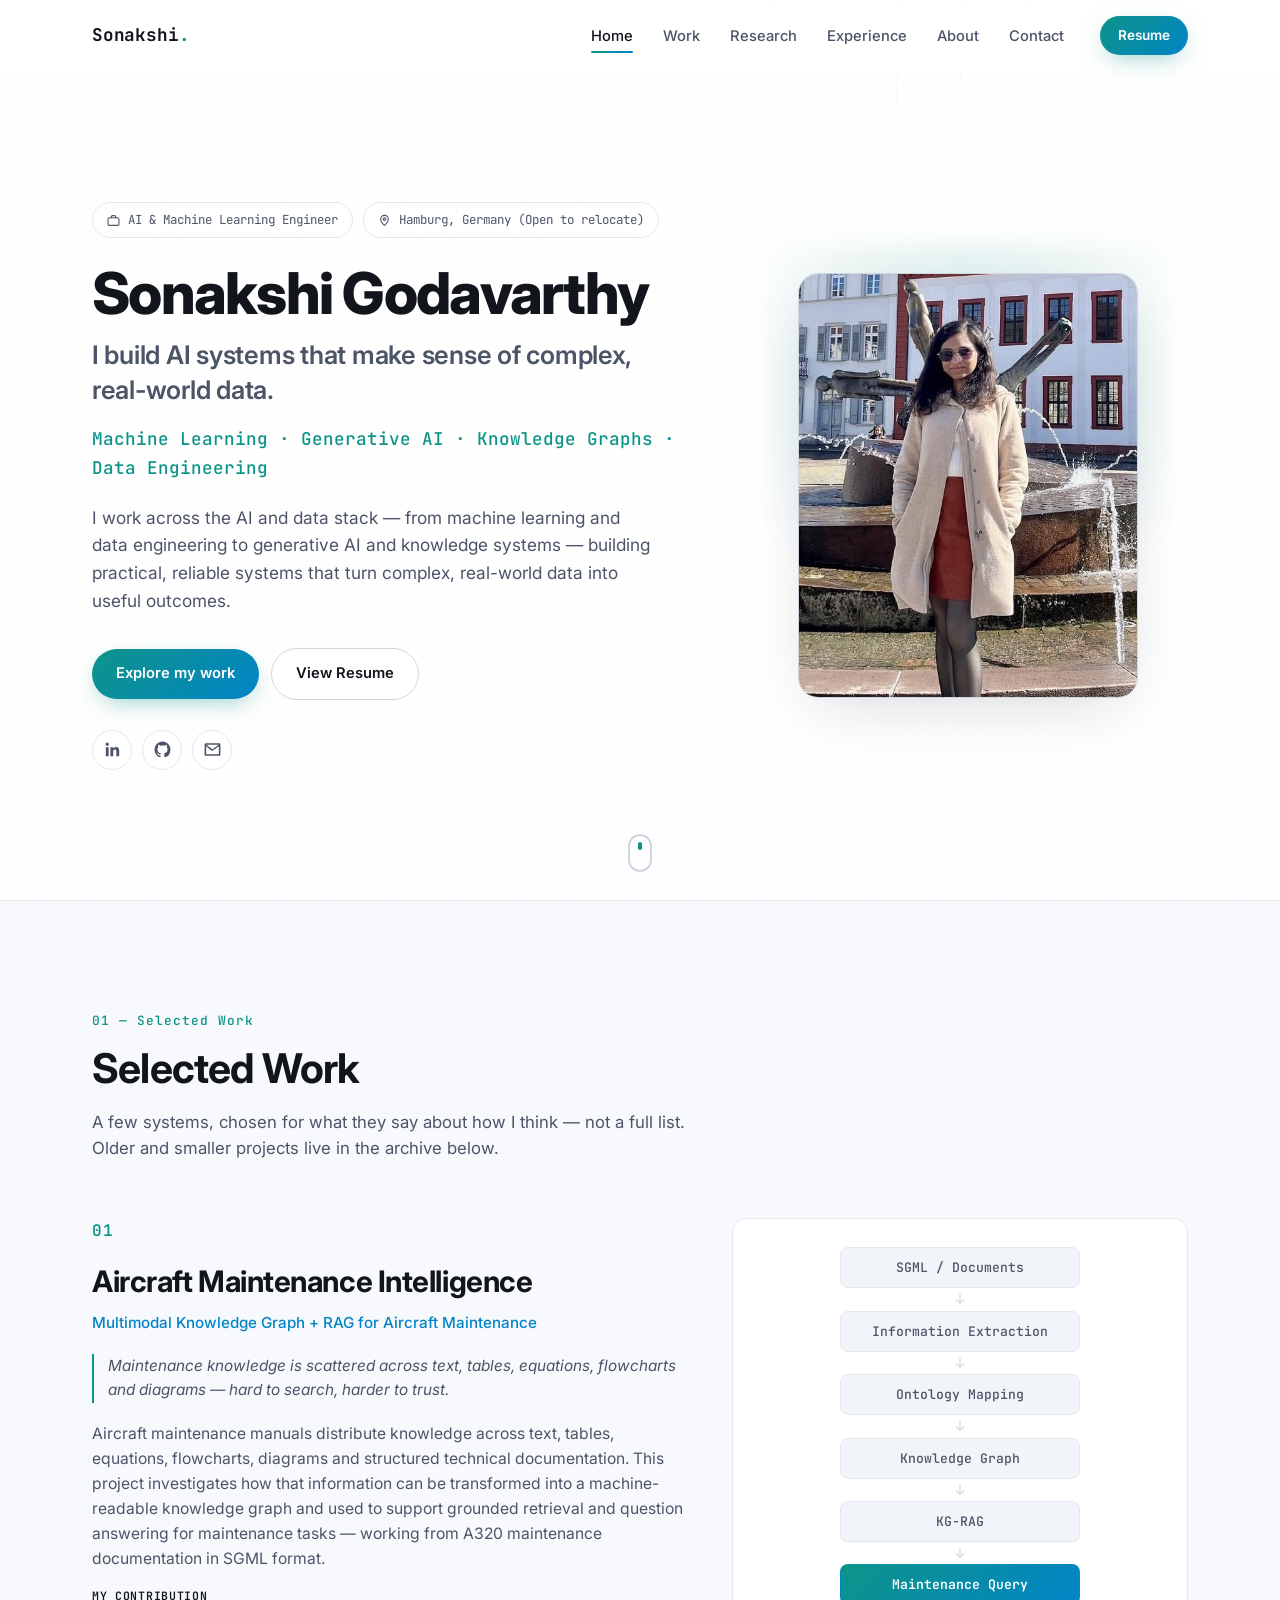
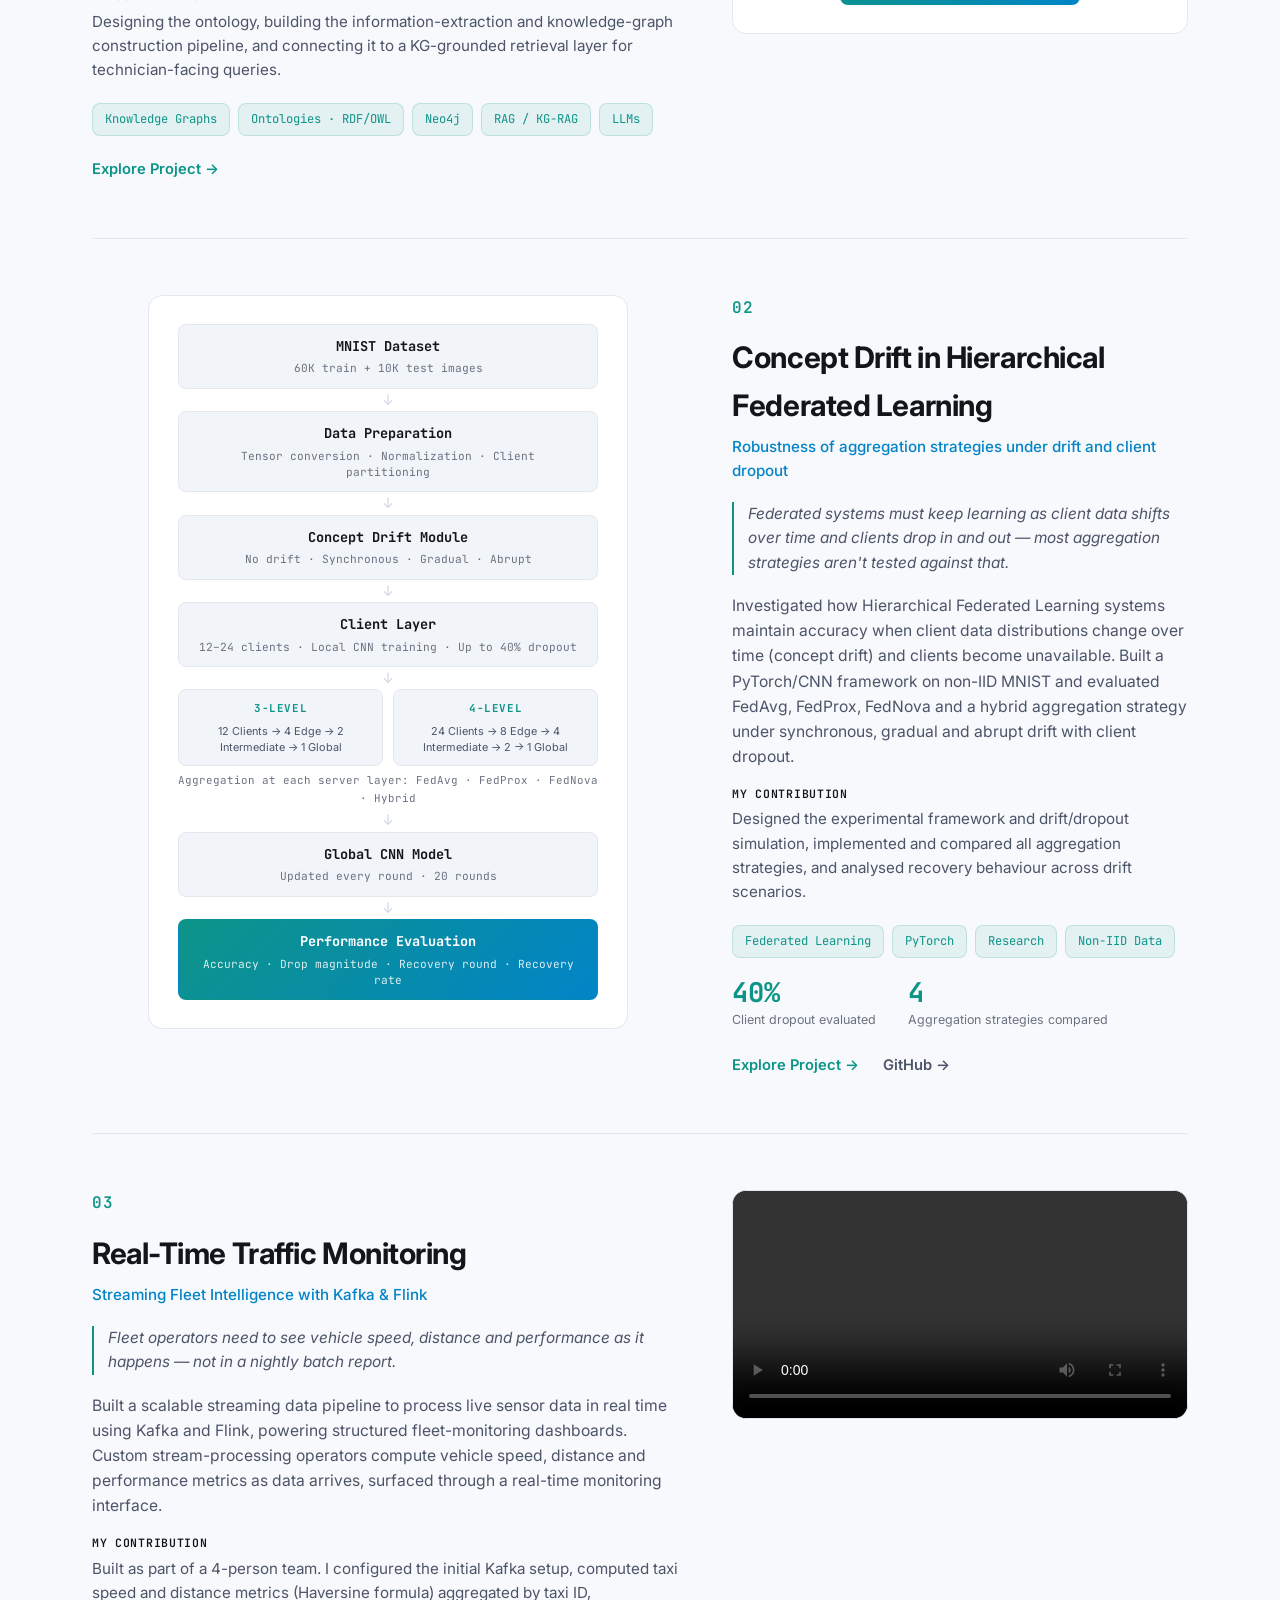
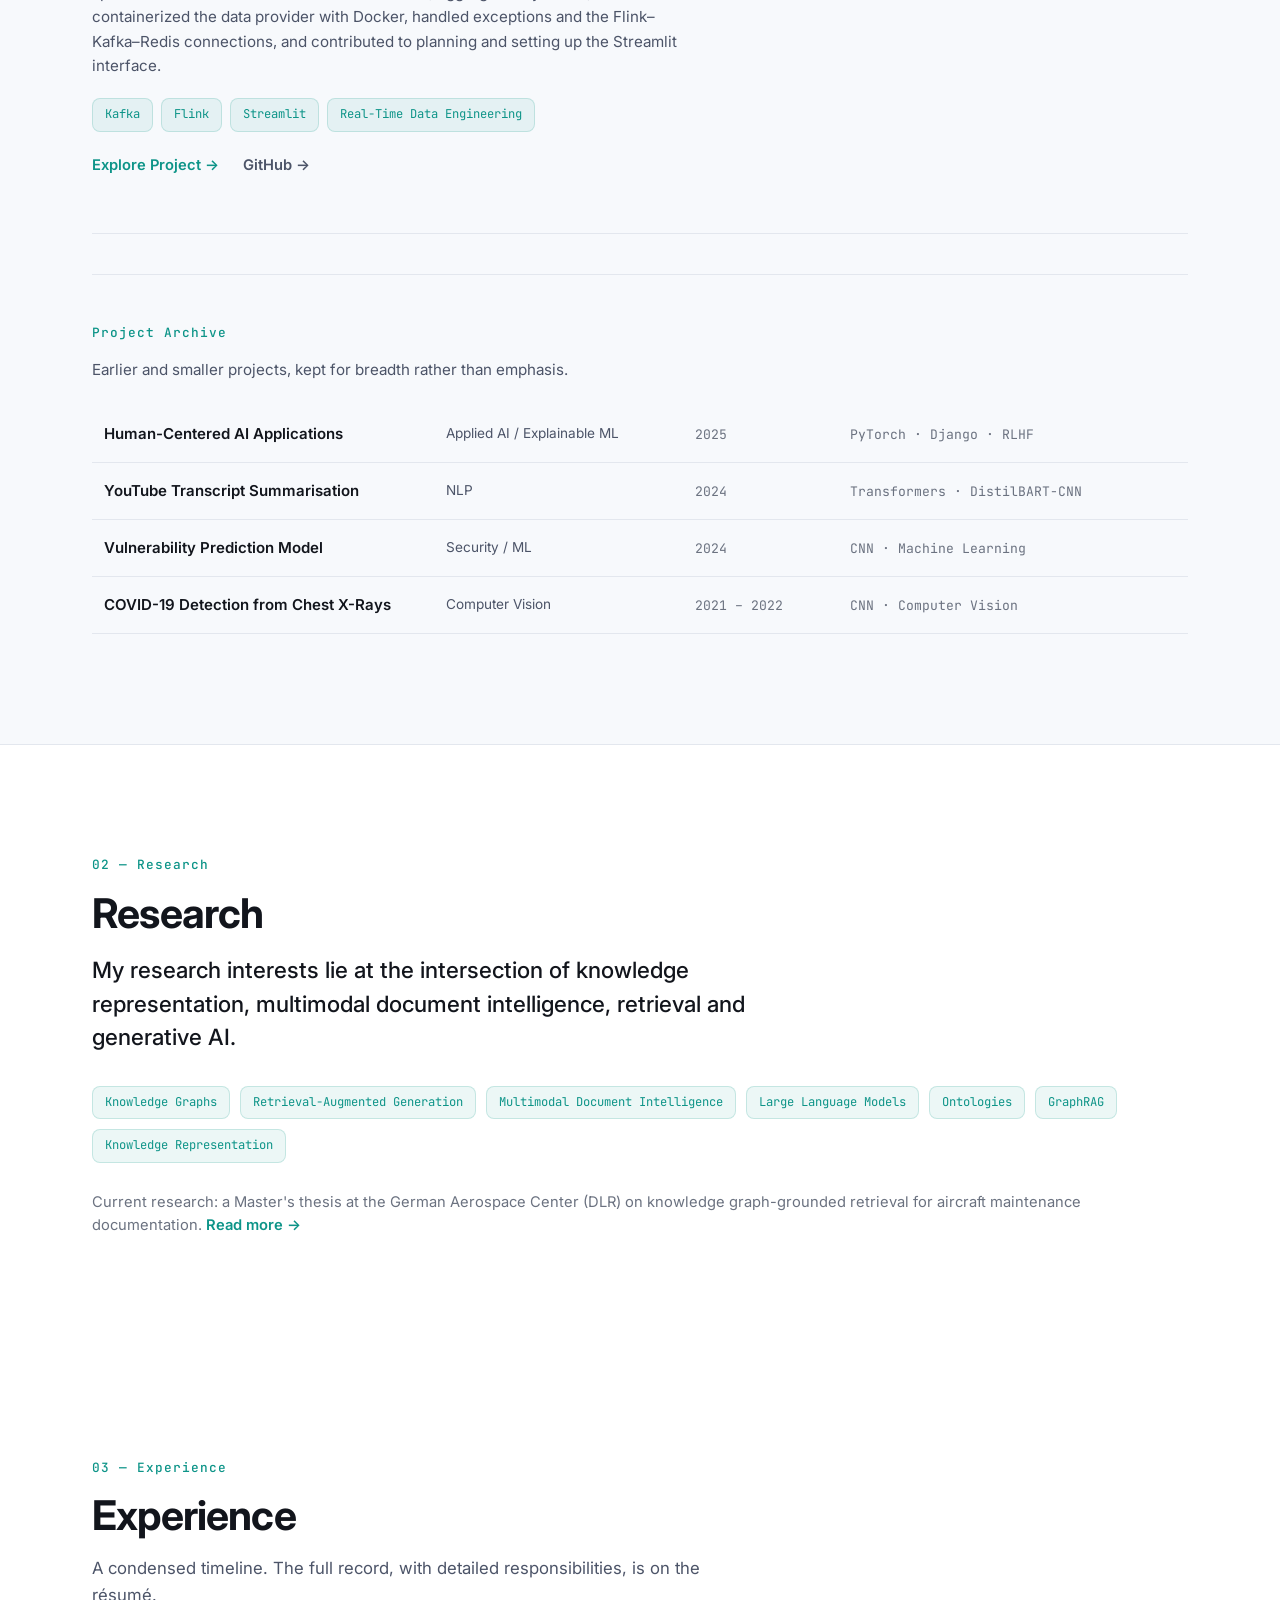
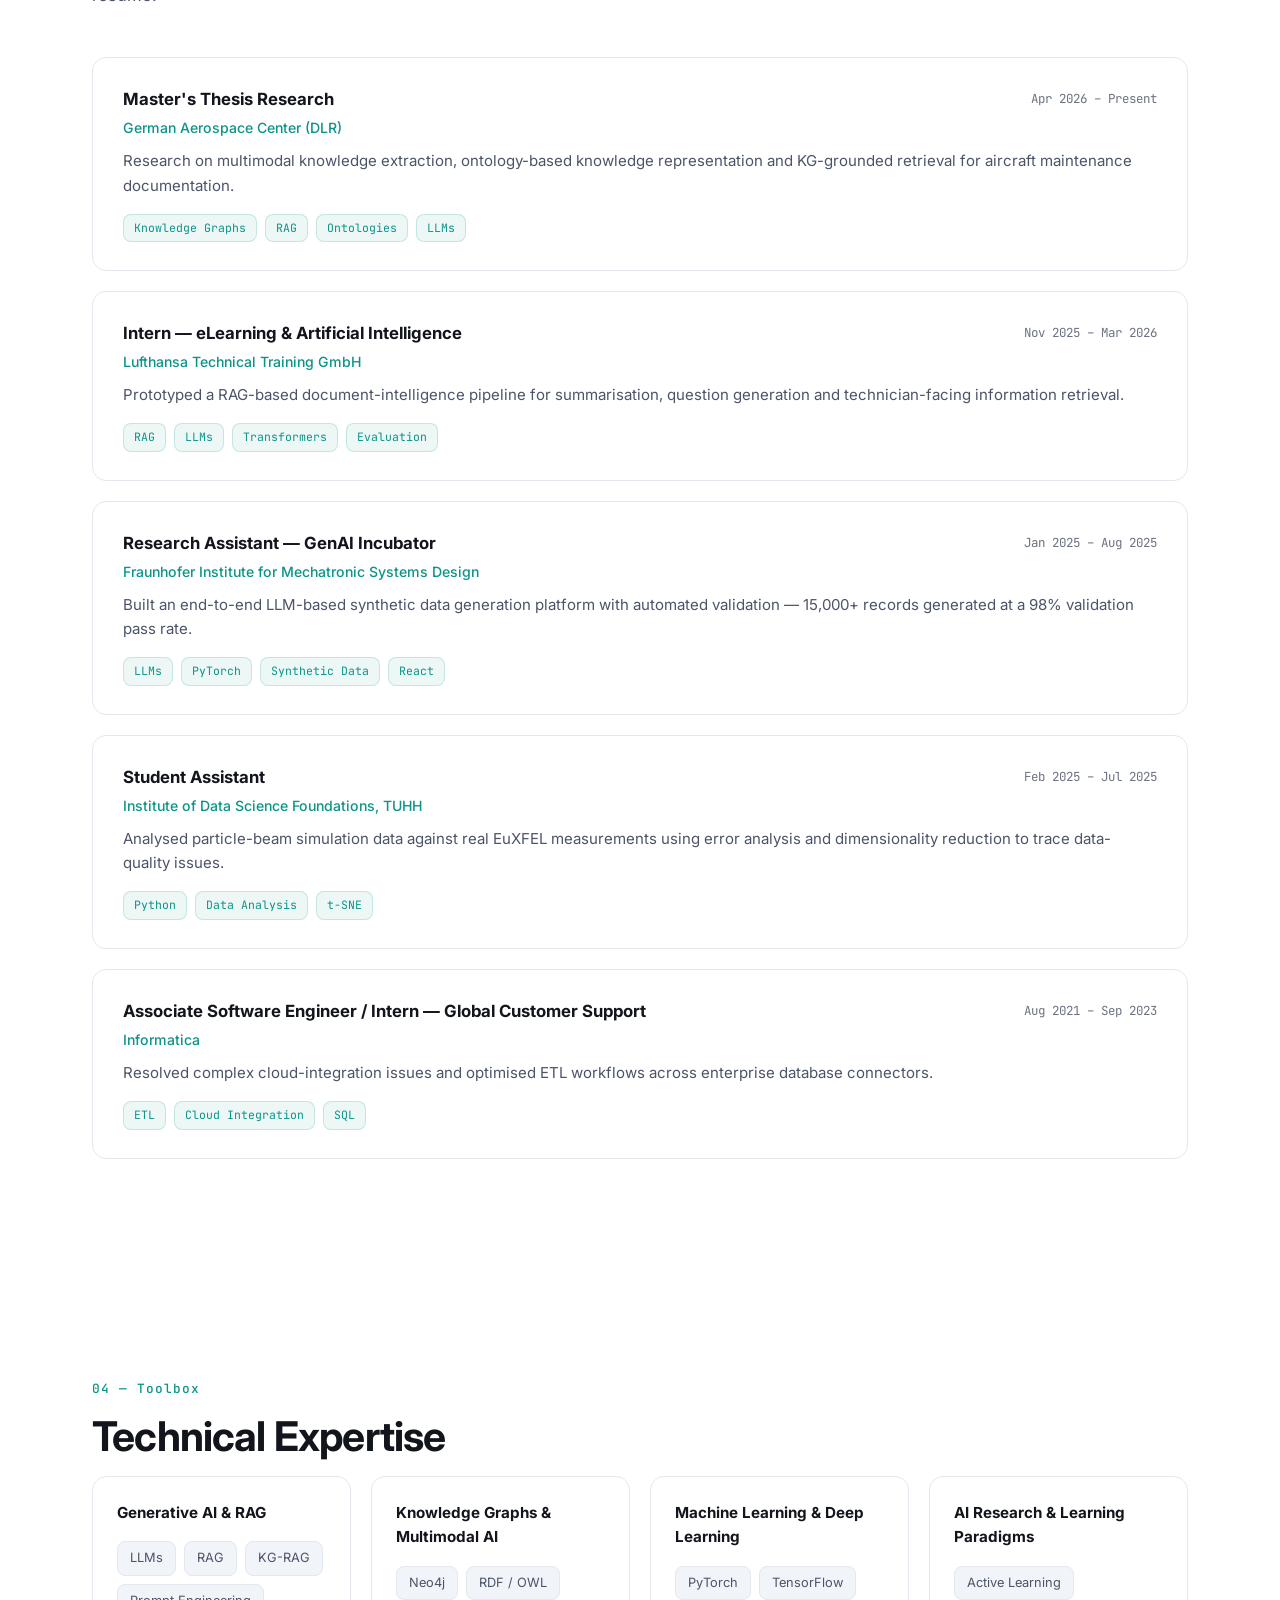
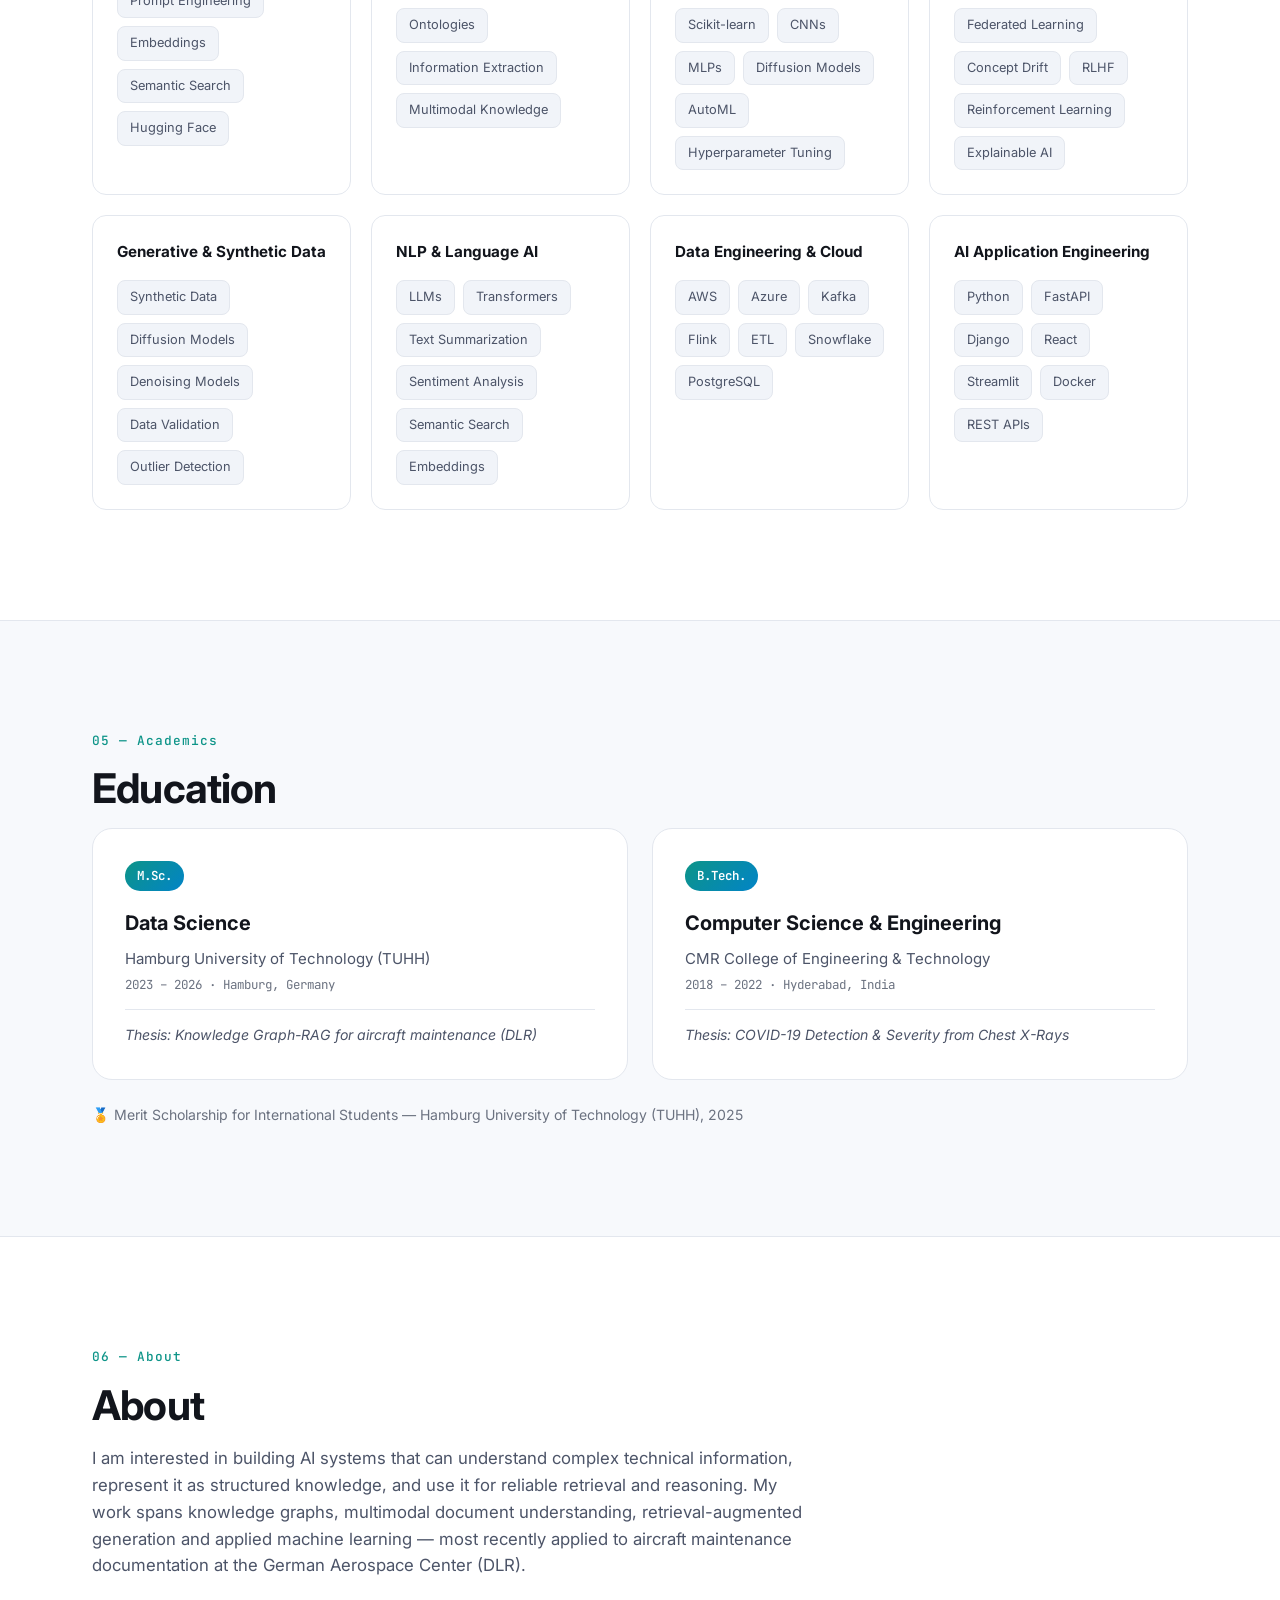
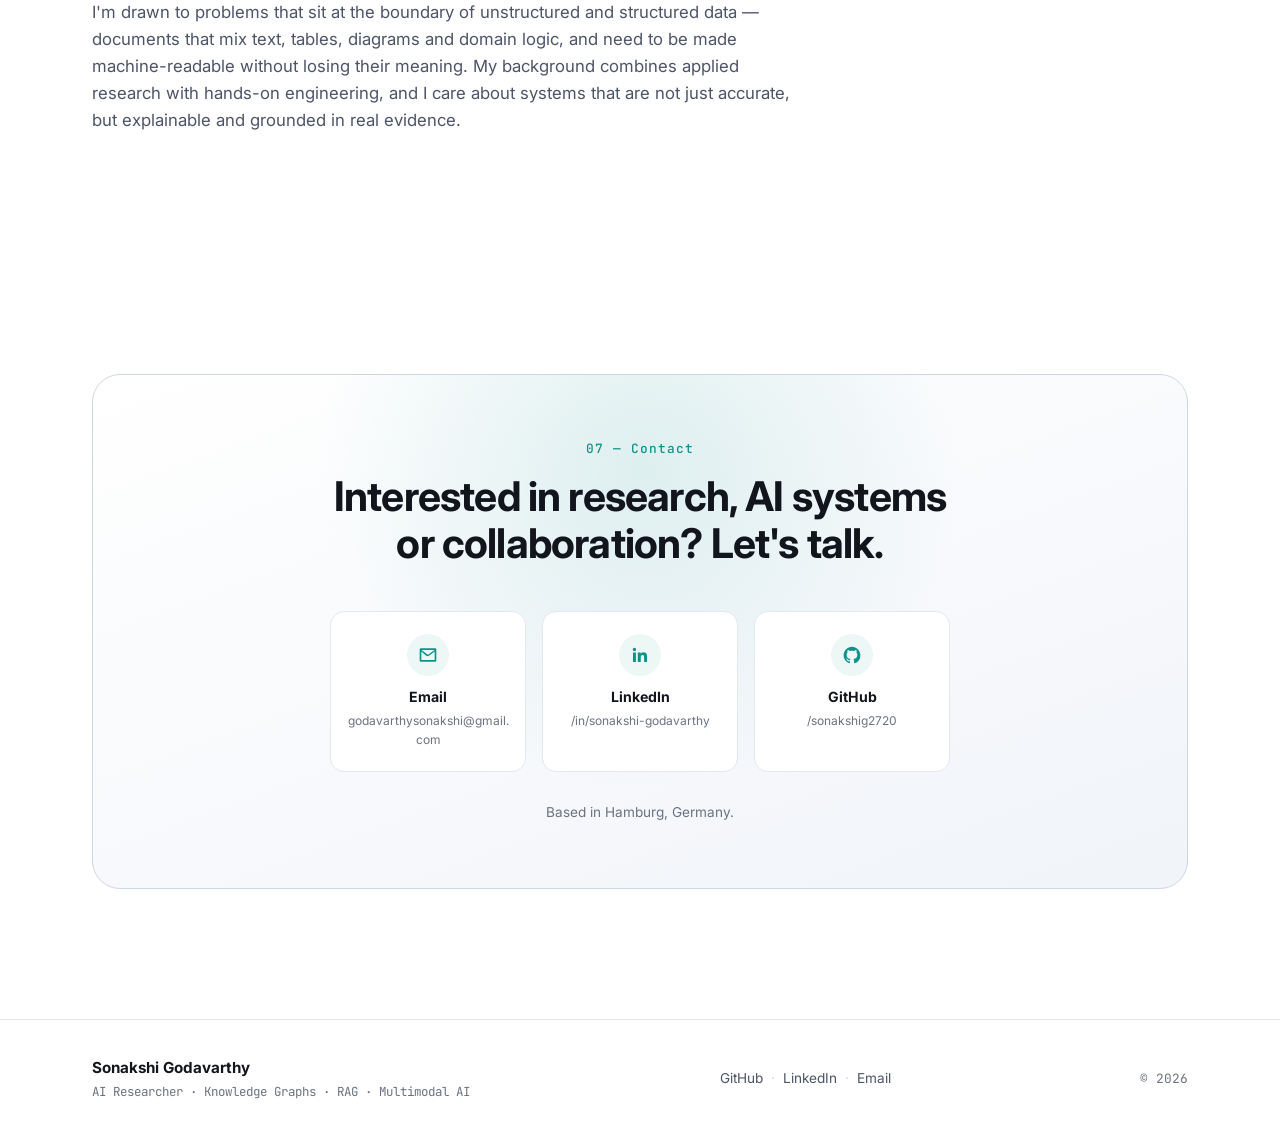
==== index.html @ b0c2985a "Update portfolio with new projects" ====
<!DOCTYPE html>
<html lang="en">
<head>
<meta charset="UTF-8">
<meta name="viewport" content="width=device-width, initial-scale=1.0">
<title>Sonakshi Godavarthy — AI Researcher</title>
<meta name="description" content="Sonakshi Godavarthy — AI systems for knowledge graphs, retrieval-augmented generation and multimodal document intelligence.">
<link rel="icon" href="data:image/svg+xml,<svg xmlns=%22http://www.w3.org/2000/svg%22 viewBox=%220 0 100 100%22><text y=%22.9em%22 font-size=%2290%22>⚡</text></svg>">
<link rel="preconnect" href="https://fonts.googleapis.com">
<link rel="preconnect" href="https://fonts.gstatic.com" crossorigin>
<link href="https://fonts.googleapis.com/css2?family=Inter:wght@400;500;600;700;800&family=JetBrains+Mono:wght@400;500;600&display=swap" rel="stylesheet">
<link rel="stylesheet" href="styles.css">
</head>
<body>

<div class="noise-overlay"></div>

<!-- ================= NAV ================= -->
<header class="nav-wrap" id="navWrap">
  <nav class="nav container">
    <a href="#home" class="nav-logo">Sonakshi<span class="dot">.</span></a>
    <button class="nav-toggle" id="navToggle" aria-label="Toggle menu" aria-expanded="false">
      <span></span><span></span><span></span>
    </button>
    <ul class="nav-links" id="navLinks">
      <li><a href="#home" class="nav-link active-link">Home</a></li>
      <li><a href="#work" class="nav-link">Work</a></li>
      <li><a href="#research" class="nav-link">Research</a></li>
      <li><a href="#experience" class="nav-link">Experience</a></li>
      <li><a href="#about" class="nav-link">About</a></li>
      <li><a href="#contact" class="nav-link">Contact</a></li>
      <li class="nav-cv"><a href="assets/Sonakshi_Godavarthy_CV.pdf" download class="btn btn-small btn-primary">Resume</a></li>
    </ul>
  </nav>
</header>

<main>

<!-- ================= HERO ================= -->
<section id="home" class="hero">
  <div class="container hero-grid">
    <div class="hero-copy reveal">
      <div class="eyebrow-row">
        <p class="eyebrow">
          <svg viewBox="0 0 24 24" fill="none" stroke="currentColor" stroke-width="2" stroke-linecap="round" stroke-linejoin="round" width="13" height="13"><rect x="2" y="7" width="20" height="14" rx="2"/><path d="M16 7V5a2 2 0 0 0-2-2h-4a2 2 0 0 0-2 2v2"/></svg>
          AI &amp; Machine Learning Engineer
        </p>
        <p class="eyebrow">
          <svg viewBox="0 0 24 24" fill="none" stroke="currentColor" stroke-width="2" stroke-linecap="round" stroke-linejoin="round" width="13" height="13"><path d="M12 21s7-6.5 7-11.5A7 7 0 0 0 5 9.5C5 14.5 12 21 12 21z"/><circle cx="12" cy="9.5" r="2.3"/></svg>
          Hamburg, Germany (Open to relocate)
        </p>
      </div>
      <h1>Sonakshi Godavarthy</h1>
      <p class="hero-headline">I build AI systems that make sense of complex, real-world data.</p>
      <p class="hero-tagline">Machine Learning · Generative AI · Knowledge Graphs · Data Engineering</p>
      <p class="hero-desc">
        I work across the AI and data stack — from machine learning and data engineering to generative
        AI and knowledge systems — building practical, reliable systems that turn complex, real-world
        data into useful outcomes.
      </p>

      <div class="hero-actions">
        <a href="#work" class="btn btn-primary">Explore my work</a>
        <a href="assets/Sonakshi_Godavarthy_CV.pdf" download class="btn btn-ghost">View Resume</a>
      </div>

      <div class="hero-socials">
        <a href="https://www.linkedin.com/in/sonakshi-godavarthy-0685181b6/" target="_blank" rel="noopener" aria-label="LinkedIn" class="social-icon">
          <svg viewBox="0 0 24 24" fill="currentColor" width="19" height="19"><path d="M20.45 20.45h-3.55v-5.57c0-1.33-.02-3.03-1.85-3.03-1.86 0-2.14 1.45-2.14 2.94v5.66H9.36V9h3.41v1.56h.05c.48-.9 1.63-1.85 3.36-1.85 3.6 0 4.27 2.37 4.27 5.45v6.29zM5.34 7.43a2.06 2.06 0 1 1 0-4.12 2.06 2.06 0 0 1 0 4.12zM7.12 20.45H3.56V9h3.56v11.45z"/></svg>
        </a>
        <a href="https://github.com/sonakshig2720" target="_blank" rel="noopener" aria-label="GitHub" class="social-icon">
          <svg viewBox="0 0 24 24" fill="currentColor" width="19" height="19"><path d="M12 2C6.48 2 2 6.58 2 12.19c0 4.49 2.87 8.3 6.84 9.65.5.1.68-.22.68-.49 0-.24-.01-1.04-.01-1.88-2.78.62-3.37-1.21-3.37-1.21-.45-1.18-1.11-1.49-1.11-1.49-.9-.63.07-.62.07-.62 1 .07 1.53 1.05 1.53 1.05.89 1.56 2.34 1.11 2.91.85.09-.66.35-1.11.63-1.36-2.22-.26-4.56-1.14-4.56-5.06 0-1.12.39-2.03 1.03-2.75-.1-.26-.45-1.31.1-2.72 0 0 .84-.28 2.75 1.05a9.3 9.3 0 0 1 2.5-.35c.85 0 1.71.12 2.5.35 1.91-1.33 2.75-1.05 2.75-1.05.55 1.41.2 2.46.1 2.72.64.72 1.03 1.63 1.03 2.75 0 3.93-2.34 4.79-4.57 5.05.36.32.68.94.68 1.9 0 1.37-.01 2.47-.01 2.81 0 .27.18.6.69.49A10.02 10.02 0 0 0 22 12.19C22 6.58 17.52 2 12 2z"/></svg>
        </a>
        <a href="mailto:godavarthysonakshi@gmail.com" aria-label="Email" class="social-icon">
          <svg viewBox="0 0 24 24" fill="currentColor" width="19" height="19"><path d="M2 5.5A1.5 1.5 0 0 1 3.5 4h17A1.5 1.5 0 0 1 22 5.5v13a1.5 1.5 0 0 1-1.5 1.5h-17A1.5 1.5 0 0 1 2 18.5v-13zm2.2.5 7.3 5.47a.9.9 0 0 0 1 0L19.8 6H4.2zM20 7.8l-6.9 5.17a2.9 2.9 0 0 1-3.2 0L4 7.8V18h16V7.8z"/></svg>
        </a>
      </div>
    </div>

    <div class="hero-visual reveal">
      <div class="portrait-frame">
        <div class="portrait-glow"></div>
        <img src="assets/profile.jpg" alt="Sonakshi Godavarthy" class="portrait-img">
      </div>
    </div>
  </div>

  <div class="scroll-cue"><span></span></div>
</section>

<!-- ================= SELECTED WORK ================= -->
<section id="work" class="section work-section">
  <div class="container">
    <p class="section-kicker">01 — Selected Work</p>
    <h2 class="section-title reveal">Selected Work</h2>
    <p class="section-sub reveal">A few systems, chosen for what they say about how I think — not a full list. Older and smaller projects live in the archive below.</p>

    <div class="work-list">

      <!-- PROJECT 01 — Aircraft Maintenance -->
      <article class="work-card reveal">
        <div class="work-main">
          <span class="work-num">01</span>
          <h3 class="work-title">Aircraft Maintenance Intelligence</h3>
          <p class="work-subtitle">Multimodal Knowledge Graph + RAG for Aircraft Maintenance</p>
          <p class="work-problem">Maintenance knowledge is scattered across text, tables, equations, flowcharts and diagrams — hard to search, harder to trust.</p>
          <p class="work-desc">
            Aircraft maintenance manuals distribute knowledge across text, tables, equations, flowcharts,
            diagrams and structured technical documentation. This project investigates how that information
            can be transformed into a machine-readable knowledge graph and used to support grounded
            retrieval and question answering for maintenance tasks — working from A320 maintenance
            documentation in SGML format.
          </p>
          <p class="work-contribution"><span>My contribution</span> Designing the ontology, building the information-extraction and knowledge-graph construction pipeline, and connecting it to a KG-grounded retrieval layer for technician-facing queries.</p>
          <div class="work-tags">
            <span>Knowledge Graphs</span><span>Ontologies · RDF/OWL</span><span>Neo4j</span><span>RAG / KG-RAG</span><span>LLMs</span>
          </div>
          <a href="projects/aircraft-maintenance-kg.html" class="work-link">Explore Project →</a>
        </div>
        <div class="work-visual">
          <div class="pipeline-diagram">
            <div class="pipeline-step">SGML / Documents</div>
            <div class="pipeline-arrow">↓</div>
            <div class="pipeline-step">Information Extraction</div>
            <div class="pipeline-arrow">↓</div>
            <div class="pipeline-step">Ontology Mapping</div>
            <div class="pipeline-arrow">↓</div>
            <div class="pipeline-step">Knowledge Graph</div>
            <div class="pipeline-arrow">↓</div>
            <div class="pipeline-step">KG-RAG</div>
            <div class="pipeline-arrow">↓</div>
            <div class="pipeline-step pipeline-step-end">Maintenance Query</div>
          </div>
        </div>
      </article>

      <!-- PROJECT 02 — Federated Learning -->
      <article class="work-card work-card-reverse reveal">
        <div class="work-main">
          <span class="work-num">02</span>
          <h3 class="work-title">Concept Drift in Hierarchical Federated Learning</h3>
          <p class="work-subtitle">Robustness of aggregation strategies under drift and client dropout</p>
          <p class="work-problem">Federated systems must keep learning as client data shifts over time and clients drop in and out — most aggregation strategies aren't tested against that.</p>
          <p class="work-desc">
            Investigated how Hierarchical Federated Learning systems maintain accuracy when client data
            distributions change over time (concept drift) and clients become unavailable. Built a
            PyTorch/CNN framework on non-IID MNIST and evaluated FedAvg, FedProx, FedNova and a hybrid
            aggregation strategy under synchronous, gradual and abrupt drift with client dropout.
          </p>
          <p class="work-contribution"><span>My contribution</span> Designed the experimental framework and drift/dropout simulation, implemented and compared all aggregation strategies, and analysed recovery behaviour across drift scenarios.</p>
          <div class="work-tags">
            <span>Federated Learning</span><span>PyTorch</span><span>Research</span><span>Non-IID Data</span>
          </div>
          <div class="work-metrics">
            <div class="metric"><span class="metric-num">40%</span><span class="metric-label">Client dropout evaluated</span></div>
            <div class="metric"><span class="metric-num">4</span><span class="metric-label">Aggregation strategies compared</span></div>
          </div>
          <a href="projects/federated-learning.html" class="work-link">Explore Project →</a>
          <a href="https://github.com/sonakshig2720/Hierarchical_Federated_Learning" target="_blank" rel="noopener" class="work-link work-link-secondary">GitHub →</a>
        </div>
        <div class="work-visual">
          <div class="pipeline-diagram pipeline-diagram-wide">
            <div class="pipeline-step">
              <strong>MNIST Dataset</strong>
              <span>60K train + 10K test images</span>
            </div>
            <div class="pipeline-arrow">↓</div>
            <div class="pipeline-step">
              <strong>Data Preparation</strong>
              <span>Tensor conversion · Normalization · Client partitioning</span>
            </div>
            <div class="pipeline-arrow">↓</div>
            <div class="pipeline-step">
              <strong>Concept Drift Module</strong>
              <span>No drift · Synchronous · Gradual · Abrupt</span>
            </div>
            <div class="pipeline-arrow">↓</div>
            <div class="pipeline-step">
              <strong>Client Layer</strong>
              <span>12–24 clients · Local CNN training · Up to 40% dropout</span>
            </div>
            <div class="pipeline-arrow">↓</div>
            <div class="pipeline-branch">
              <div class="pipeline-branch-col">
                <span class="pipeline-branch-label">3-Level</span>
                <span>12 Clients → 4 Edge → 2 Intermediate → 1 Global</span>
              </div>
              <div class="pipeline-branch-col">
                <span class="pipeline-branch-label">4-Level</span>
                <span>24 Clients → 8 Edge → 4 Intermediate → 2 → 1 Global</span>
              </div>
            </div>
            <p class="pipeline-note">Aggregation at each server layer: FedAvg · FedProx · FedNova · Hybrid</p>
            <div class="pipeline-arrow">↓</div>
            <div class="pipeline-step">
              <strong>Global CNN Model</strong>
              <span>Updated every round · 20 rounds</span>
            </div>
            <div class="pipeline-arrow">↓</div>
            <div class="pipeline-step pipeline-step-end">
              <strong>Performance Evaluation</strong>
              <span>Accuracy · Drop magnitude · Recovery round · Recovery rate</span>
            </div>
          </div>
        </div>
      </article>

      <!-- PROJECT 03 — Real-Time Traffic Monitoring -->
      <article class="work-card reveal">
        <div class="work-main">
          <span class="work-num">03</span>
          <h3 class="work-title">Real-Time Traffic Monitoring</h3>
          <p class="work-subtitle">Streaming Fleet Intelligence with Kafka &amp; Flink</p>
          <p class="work-problem">Fleet operators need to see vehicle speed, distance and performance as it happens — not in a nightly batch report.</p>
          <p class="work-desc">
            Built a scalable streaming data pipeline to process live sensor data in real time using
            Kafka and Flink, powering structured fleet-monitoring dashboards. Custom stream-processing
            operators compute vehicle speed, distance and performance metrics as data arrives, surfaced
            through a real-time monitoring interface.
          </p>
          <p class="work-contribution"><span>My contribution</span> Built as part of a 4-person team. I configured the initial Kafka setup, computed taxi speed and distance metrics (Haversine formula) aggregated by taxi ID, containerized the data provider with Docker, handled exceptions and the Flink–Kafka–Redis connections, and contributed to planning and setting up the Streamlit interface.</p>
          <div class="work-tags">
            <span>Kafka</span><span>Flink</span><span>Streamlit</span><span>Real-Time Data Engineering</span>
          </div>
          <a href="projects/traffic-monitoring.html" class="work-link">Explore Project →</a>
          <a href="https://github.com/sonakshig2720/Real-time-Traffic-Monitoring" target="_blank" rel="noopener" class="work-link work-link-secondary">GitHub →</a>
        </div>
        <div class="work-visual">
          <video class="work-video" controls playsinline preload="metadata">
            <source src="assets/videos/traffic-monitoring-demo.mp4" type="video/mp4">
          </video>
        </div>
      </article>

    </div>

    <!-- ============ PROJECT ARCHIVE ============ -->
    <div class="archive-block">
      <p class="section-kicker">Project Archive</p>
      <p class="archive-sub">Earlier and smaller projects, kept for breadth rather than emphasis.</p>
      <div class="archive-list">
        <a href="https://github.com/sonakshig2720/HCAI-Project" target="_blank" rel="noopener" class="archive-row">
          <span class="archive-name">Human-Centered AI Applications</span>
          <span class="archive-domain">Applied AI / Explainable ML</span>
          <span class="archive-year">2025</span>
          <span class="archive-tech">PyTorch · Django · RLHF</span>
        </a>
        <div class="archive-row">
          <span class="archive-name">YouTube Transcript Summarisation</span>
          <span class="archive-domain">NLP</span>
          <span class="archive-year">2024</span>
          <span class="archive-tech">Transformers · DistilBART-CNN</span>
        </div>
        <div class="archive-row">
          <span class="archive-name">Vulnerability Prediction Model</span>
          <span class="archive-domain">Security / ML</span>
          <span class="archive-year">2024</span>
          <span class="archive-tech">CNN · Machine Learning</span>
        </div>
        <div class="archive-row">
          <span class="archive-name">COVID-19 Detection from Chest X-Rays</span>
          <span class="archive-domain">Computer Vision</span>
          <span class="archive-year">2021 – 2022</span>
          <span class="archive-tech">CNN · Computer Vision</span>
        </div>
      </div>
    </div>
  </div>
</section>

<!-- ================= RESEARCH ================= -->
<section id="research" class="section research-section">
  <div class="container">
    <p class="section-kicker">02 — Research</p>
    <h2 class="section-title reveal">Research</h2>
    <p class="research-statement reveal">My research interests lie at the intersection of knowledge representation, multimodal document intelligence, retrieval and generative AI.</p>
    <div class="research-tags reveal">
      <span>Knowledge Graphs</span>
      <span>Retrieval-Augmented Generation</span>
      <span>Multimodal Document Intelligence</span>
      <span>Large Language Models</span>
      <span>Ontologies</span>
      <span>GraphRAG</span>
      <span>Knowledge Representation</span>
    </div>
    <p class="research-note reveal">Current research: a Master's thesis at the German Aerospace Center (DLR) on knowledge graph-grounded retrieval for aircraft maintenance documentation. <a href="projects/aircraft-maintenance-kg.html">Read more →</a></p>
  </div>
</section>

<!-- ================= EXPERIENCE ================= -->
<section id="experience" class="section experience-section">
  <div class="container">
    <p class="section-kicker">03 — Experience</p>
    <h2 class="section-title reveal">Experience</h2>
    <p class="section-sub reveal">A condensed timeline. The full record, with detailed responsibilities, is on the résumé.</p>

    <div class="exp-cards">

      <div class="exp-card reveal">
        <div class="exp-card-head">
          <div>
            <h3>Master's Thesis Research</h3>
            <p class="exp-card-org">German Aerospace Center (DLR)</p>
          </div>
          <span class="exp-card-dates">Apr 2026 – Present</span>
        </div>
        <p class="exp-card-desc">Research on multimodal knowledge extraction, ontology-based knowledge representation and KG-grounded retrieval for aircraft maintenance documentation.</p>
        <div class="exp-card-tags"><span>Knowledge Graphs</span><span>RAG</span><span>Ontologies</span><span>LLMs</span></div>
      </div>

      <div class="exp-card reveal">
        <div class="exp-card-head">
          <div>
            <h3>Intern — eLearning &amp; Artificial Intelligence</h3>
            <p class="exp-card-org">Lufthansa Technical Training GmbH</p>
          </div>
          <span class="exp-card-dates">Nov 2025 – Mar 2026</span>
        </div>
        <p class="exp-card-desc">Prototyped a RAG-based document-intelligence pipeline for summarisation, question generation and technician-facing information retrieval.</p>
        <div class="exp-card-tags"><span>RAG</span><span>LLMs</span><span>Transformers</span><span>Evaluation</span></div>
      </div>

      <div class="exp-card reveal">
        <div class="exp-card-head">
          <div>
            <h3>Research Assistant — GenAI Incubator</h3>
            <p class="exp-card-org">Fraunhofer Institute for Mechatronic Systems Design</p>
          </div>
          <span class="exp-card-dates">Jan 2025 – Aug 2025</span>
        </div>
        <p class="exp-card-desc">Built an end-to-end LLM-based synthetic data generation platform with automated validation — 15,000+ records generated at a 98% validation pass rate.</p>
        <div class="exp-card-tags"><span>LLMs</span><span>PyTorch</span><span>Synthetic Data</span><span>React</span></div>
      </div>

      <div class="exp-card reveal">
        <div class="exp-card-head">
          <div>
            <h3>Student Assistant</h3>
            <p class="exp-card-org">Institute of Data Science Foundations, TUHH</p>
          </div>
          <span class="exp-card-dates">Feb 2025 – Jul 2025</span>
        </div>
        <p class="exp-card-desc">Analysed particle-beam simulation data against real EuXFEL measurements using error analysis and dimensionality reduction to trace data-quality issues.</p>
        <div class="exp-card-tags"><span>Python</span><span>Data Analysis</span><span>t-SNE</span></div>
      </div>

      <div class="exp-card reveal">
        <div class="exp-card-head">
          <div>
            <h3>Associate Software Engineer / Intern — Global Customer Support</h3>
            <p class="exp-card-org">Informatica</p>
          </div>
          <span class="exp-card-dates">Aug 2021 – Sep 2023</span>
        </div>
        <p class="exp-card-desc">Resolved complex cloud-integration issues and optimised ETL workflows across enterprise database connectors.</p>
        <div class="exp-card-tags"><span>ETL</span><span>Cloud Integration</span><span>SQL</span></div>
      </div>

    </div>
  </div>
</section>

<!-- ================= TECHNICAL EXPERTISE ================= -->
<section id="expertise" class="section expertise-section">
  <div class="container">
    <p class="section-kicker">04 — Toolbox</p>
    <h2 class="section-title reveal">Technical Expertise</h2>

    <div class="expertise-grid">

      <div class="expertise-card reveal">
        <h3>Generative AI &amp; RAG</h3>
        <div class="chip-row">
          <span class="chip">LLMs</span><span class="chip">RAG</span><span class="chip">KG-RAG</span>
          <span class="chip">Prompt Engineering</span><span class="chip">Embeddings</span><span class="chip">Semantic Search</span><span class="chip">Hugging Face</span>
        </div>
      </div>

      <div class="expertise-card reveal">
        <h3>Knowledge Graphs &amp; Multimodal AI</h3>
        <div class="chip-row">
          <span class="chip">Neo4j</span><span class="chip">RDF / OWL</span><span class="chip">Ontologies</span>
          <span class="chip">Information Extraction</span><span class="chip">Multimodal Knowledge</span>
        </div>
      </div>

      <div class="expertise-card reveal">
        <h3>Machine Learning &amp; Deep Learning</h3>
        <div class="chip-row">
          <span class="chip">PyTorch</span><span class="chip">TensorFlow</span><span class="chip">Scikit-learn</span>
          <span class="chip">CNNs</span><span class="chip">MLPs</span><span class="chip">Diffusion Models</span><span class="chip">AutoML</span><span class="chip">Hyperparameter Tuning</span>
        </div>
      </div>

      <div class="expertise-card reveal">
        <h3>AI Research &amp; Learning Paradigms</h3>
        <div class="chip-row">
          <span class="chip">Active Learning</span><span class="chip">Federated Learning</span><span class="chip">Concept Drift</span>
          <span class="chip">RLHF</span><span class="chip">Reinforcement Learning</span><span class="chip">Explainable AI</span>
        </div>
      </div>

      <div class="expertise-card reveal">
        <h3>Generative &amp; Synthetic Data</h3>
        <div class="chip-row">
          <span class="chip">Synthetic Data</span><span class="chip">Diffusion Models</span><span class="chip">Denoising Models</span>
          <span class="chip">Data Validation</span><span class="chip">Outlier Detection</span>
        </div>
      </div>

      <div class="expertise-card reveal">
        <h3>NLP &amp; Language AI</h3>
        <div class="chip-row">
          <span class="chip">LLMs</span><span class="chip">Transformers</span><span class="chip">Text Summarization</span>
          <span class="chip">Sentiment Analysis</span><span class="chip">Semantic Search</span><span class="chip">Embeddings</span>
        </div>
      </div>

      <div class="expertise-card reveal">
        <h3>Data Engineering &amp; Cloud</h3>
        <div class="chip-row">
          <span class="chip">AWS</span><span class="chip">Azure</span><span class="chip">Kafka</span>
          <span class="chip">Flink</span><span class="chip">ETL</span><span class="chip">Snowflake</span><span class="chip">PostgreSQL</span>
        </div>
      </div>

      <div class="expertise-card reveal">
        <h3>AI Application Engineering</h3>
        <div class="chip-row">
          <span class="chip">Python</span><span class="chip">FastAPI</span><span class="chip">Django</span>
          <span class="chip">React</span><span class="chip">Streamlit</span><span class="chip">Docker</span><span class="chip">REST APIs</span>
        </div>
      </div>

    </div>
  </div>
</section>

<!-- ================= EDUCATION ================= -->
<section id="education" class="section education-section">
  <div class="container">
    <p class="section-kicker">05 — Academics</p>
    <h2 class="section-title reveal">Education</h2>

    <div class="edu-cards">
      <div class="edu-card reveal">
        <span class="edu-card-badge">M.Sc.</span>
        <h3>Data Science</h3>
        <p class="edu-card-org">Hamburg University of Technology (TUHH)</p>
        <p class="edu-card-meta">2023 – 2026 · Hamburg, Germany</p>
        <p class="edu-card-focus">Thesis: Knowledge Graph-RAG for aircraft maintenance (DLR)</p>
      </div>
      <div class="edu-card reveal">
        <span class="edu-card-badge">B.Tech.</span>
        <h3>Computer Science &amp; Engineering</h3>
        <p class="edu-card-org">CMR College of Engineering &amp; Technology</p>
        <p class="edu-card-meta">2018 – 2022 · Hyderabad, India</p>
        <p class="edu-card-focus">Thesis: COVID-19 Detection &amp; Severity from Chest X-Rays</p>
      </div>
    </div>

    <div class="scholarship-note reveal">🏅 Merit Scholarship for International Students — Hamburg University of Technology (TUHH), 2025</div>
  </div>
</section>

<!-- ================= ABOUT ================= -->
<section id="about" class="section about-section">
  <div class="container">
    <p class="section-kicker">06 — About</p>
    <h2 class="section-title reveal">About</h2>
    <p class="about-text reveal">
      I am interested in building AI systems that can understand complex technical information,
      represent it as structured knowledge, and use it for reliable retrieval and reasoning. My work
      spans knowledge graphs, multimodal document understanding, retrieval-augmented generation and
      applied machine learning — most recently applied to aircraft maintenance documentation at the
      German Aerospace Center (DLR).
    </p>
    <p class="about-text reveal">
      I'm drawn to problems that sit at the boundary of unstructured and structured data — documents
      that mix text, tables, diagrams and domain logic, and need to be made machine-readable without
      losing their meaning. My background combines applied research with hands-on engineering, and I
      care about systems that are not just accurate, but explainable and grounded in real evidence.
    </p>
  </div>
</section>

<!-- ================= CONTACT ================= -->
<section id="contact" class="section contact-section">
  <div class="container">
    <div class="contact-card reveal">
      <p class="section-kicker light">07 — Contact</p>
      <h2 class="section-title">Interested in research, AI systems<br>or collaboration? Let's talk.</h2>

      <div class="contact-grid">
        <a href="mailto:godavarthysonakshi@gmail.com" class="contact-item">
          <span class="contact-icon"><svg viewBox="0 0 24 24" fill="currentColor" width="20" height="20"><path d="M2 5.5A1.5 1.5 0 0 1 3.5 4h17A1.5 1.5 0 0 1 22 5.5v13a1.5 1.5 0 0 1-1.5 1.5h-17A1.5 1.5 0 0 1 2 18.5v-13zm2.2.5 7.3 5.47a.9.9 0 0 0 1 0L19.8 6H4.2zM20 7.8l-6.9 5.17a2.9 2.9 0 0 1-3.2 0L4 7.8V18h16V7.8z"/></svg></span>
          <div><strong>Email</strong><small>godavarthysonakshi@gmail.com</small></div>
        </a>
        <a href="https://www.linkedin.com/in/sonakshi-godavarthy-0685181b6/" target="_blank" rel="noopener" class="contact-item">
          <span class="contact-icon"><svg viewBox="0 0 24 24" fill="currentColor" width="20" height="20"><path d="M20.45 20.45h-3.55v-5.57c0-1.33-.02-3.03-1.85-3.03-1.86 0-2.14 1.45-2.14 2.94v5.66H9.36V9h3.41v1.56h.05c.48-.9 1.63-1.85 3.36-1.85 3.6 0 4.27 2.37 4.27 5.45v6.29zM5.34 7.43a2.06 2.06 0 1 1 0-4.12 2.06 2.06 0 0 1 0 4.12zM7.12 20.45H3.56V9h3.56v11.45z"/></svg></span>
          <div><strong>LinkedIn</strong><small>/in/sonakshi-godavarthy</small></div>
        </a>
        <a href="https://github.com/sonakshig2720" target="_blank" rel="noopener" class="contact-item">
          <span class="contact-icon"><svg viewBox="0 0 24 24" fill="currentColor" width="20" height="20"><path d="M12 2C6.48 2 2 6.58 2 12.19c0 4.49 2.87 8.3 6.84 9.65.5.1.68-.22.68-.49 0-.24-.01-1.04-.01-1.88-2.78.62-3.37-1.21-3.37-1.21-.45-1.18-1.11-1.49-1.11-1.49-.9-.63.07-.62.07-.62 1 .07 1.53 1.05 1.53 1.05.89 1.56 2.34 1.11 2.91.85.09-.66.35-1.11.63-1.36-2.22-.26-4.56-1.14-4.56-5.06 0-1.12.39-2.03 1.03-2.75-.1-.26-.45-1.31.1-2.72 0 0 .84-.28 2.75 1.05a9.3 9.3 0 0 1 2.5-.35c.85 0 1.71.12 2.5.35 1.91-1.33 2.75-1.05 2.75-1.05.55 1.41.2 2.46.1 2.72.64.72 1.03 1.63 1.03 2.75 0 3.93-2.34 4.79-4.57 5.05.36.32.68.94.68 1.9 0 1.37-.01 2.47-.01 2.81 0 .27.18.6.69.49A10.02 10.02 0 0 0 22 12.19C22 6.58 17.52 2 12 2z"/></svg></span>
          <div><strong>GitHub</strong><small>/sonakshig2720</small></div>
        </a>
      </div>

      <p class="contact-note">Based in Hamburg, Germany.</p>
    </div>
  </div>
</section>

</main>

<footer class="footer">
  <div class="container footer-inner">
    <div class="footer-brand">
      <p class="footer-name">Sonakshi Godavarthy</p>
      <p class="footer-tagline">AI Researcher · Knowledge Graphs · RAG · Multimodal AI</p>
    </div>
    <div class="footer-links">
      <a href="https://github.com/sonakshig2720" target="_blank" rel="noopener">GitHub</a>
      <span>·</span>
      <a href="https://www.linkedin.com/in/sonakshi-godavarthy-0685181b6/" target="_blank" rel="noopener">LinkedIn</a>
      <span>·</span>
      <a href="mailto:godavarthysonakshi@gmail.com">Email</a>
    </div>
    <p class="footer-year">© <span id="year"></span></p>
  </div>
</footer>

<script src="script.js"></script>
</body>
</html>
---- styles.css ----
/* ============ TOKENS ============ */
:root {
  --bg: #ffffff;
  --bg-alt: #f7f9fc;
  --surface: #ffffff;
  --surface-2: #f1f4f9;
  --border: #e3e7ee;
  --border-light: #cfd6e2;
  --text: #12151c;
  --text-dim: #4c5468;
  --text-faint: #6b7280;
  --accent: #0d9488;
  --accent-2: #0284c7;
  --accent-soft: rgba(13, 148, 136, 0.08);
  --accent-soft-2: rgba(2, 132, 199, 0.07);
  --font-sans: 'Inter', -apple-system, BlinkMacSystemFont, 'Segoe UI', sans-serif;
  --font-mono: 'JetBrains Mono', 'SFMono-Regular', Menlo, monospace;
  --radius-lg: 20px;
  --radius-md: 14px;
  --radius-sm: 8px;
  --shadow-lg: 0 20px 60px -20px rgba(15,23,42,0.18);
  --shadow-md: 0 10px 30px -12px rgba(15,23,42,0.14);
  --max-width: 1160px;
  --nav-h: 72px;
}

/* ============ RESET ============ */
* { margin: 0; padding: 0; box-sizing: border-box; }
html { scroll-padding-top: var(--nav-h); }
body {
  background: var(--bg);
  color: var(--text);
  font-family: var(--font-sans);
  line-height: 1.6;
  -webkit-font-smoothing: antialiased;
  overflow-x: hidden;
}
img { max-width: 100%; display: block; }
a { color: inherit; text-decoration: none; }
ul { list-style: none; }
button { font-family: inherit; cursor: pointer; border: none; background: none; color: inherit; }

.container {
  max-width: var(--max-width);
  margin: 0 auto;
  padding: 0 32px;
}

.noise-overlay {
  position: fixed;
  inset: 0;
  pointer-events: none;
  z-index: 1;
  opacity: 0.02;
  background-image: url("data:image/svg+xml,%3Csvg xmlns='http://www.w3.org/2000/svg' width='120' height='120'%3E%3Cfilter id='n'%3E%3CfeTurbulence type='fractalNoise' baseFrequency='0.9' numOctaves='2' stitchTiles='stitch'/%3E%3C/filter%3E%3Crect width='100%25' height='100%25' filter='url(%23n)'/%3E%3C/svg%3E");
}

/* subtle fixed background grid — research-lab / technical-notebook feel */
body::before {
  content: "";
  position: fixed;
  inset: 0;
  pointer-events: none;
  z-index: 0;
  background-image:
    linear-gradient(rgba(18,21,28,0.025) 1px, transparent 1px),
    linear-gradient(90deg, rgba(18,21,28,0.025) 1px, transparent 1px);
  background-size: 64px 64px;
  mask-image: radial-gradient(ellipse 900px 600px at 70% 0%, black 0%, transparent 70%);
  -webkit-mask-image: radial-gradient(ellipse 900px 600px at 70% 0%, black 0%, transparent 70%);
}

/* ============ TYPOGRAPHY ============ */
.section-kicker {
  font-family: var(--font-mono);
  font-size: 0.8rem;
  letter-spacing: 0.08em;
  color: var(--accent);
  margin-bottom: 14px;
  font-weight: 500;
}
.section-kicker.light { color: var(--accent); }
.section-title {
  font-size: clamp(1.8rem, 3.2vw, 2.6rem);
  font-weight: 700;
  letter-spacing: -0.02em;
  line-height: 1.15;
  margin-bottom: 16px;
}
.section-sub {
  color: var(--text-dim);
  font-size: 1.05rem;
  max-width: 620px;
  margin-bottom: 48px;
}

.section { padding: 110px 0; position: relative; z-index: 2; }

/* shared pill / tag styling used across work, experience, research, project pages */
.research-tags span,
.work-tags span,
.exp-card-tags span,
.project-page-tags span {
  display: inline-block;
  font-family: var(--font-mono);
  font-size: 0.76rem;
  padding: 6px 12px;
  border-radius: 8px;
  background: var(--accent-soft);
  color: var(--accent);
  border: 1px solid rgba(13,148,136,0.18);
}
.exp-card-tags span { font-size: 0.72rem; padding: 4px 10px; }

/* ============ NAV ============ */
.nav-wrap {
  position: fixed;
  top: 0; left: 0; right: 0;
  z-index: 100;
  height: var(--nav-h);
  display: flex;
  align-items: center;
  background: rgba(255, 255, 255, 0.7);
  backdrop-filter: blur(16px) saturate(160%);
  -webkit-backdrop-filter: blur(16px) saturate(160%);
  border-bottom: 1px solid transparent;
  transition: border-color 0.3s ease, background 0.3s ease;
}
.nav-wrap.scrolled {
  border-bottom-color: var(--border);
  background: rgba(255, 255, 255, 0.88);
}
.nav {
  width: 100%;
  display: flex;
  align-items: center;
  justify-content: space-between;
}
.nav-logo {
  font-weight: 700;
  font-size: 1.1rem;
  letter-spacing: -0.01em;
  font-family: var(--font-mono);
}
.nav-logo .dot { color: var(--accent); }
.nav-links {
  display: flex;
  align-items: center;
  gap: 30px;
}
.nav-link {
  font-size: 0.92rem;
  color: var(--text-dim);
  font-weight: 500;
  position: relative;
  padding: 6px 0;
  transition: color 0.2s ease;
}
.nav-link:hover { color: var(--text); }
.nav-link.active-link { color: var(--text); }
.nav-link.active-link::after {
  content: "";
  position: absolute;
  left: 0; right: 0; bottom: -2px;
  height: 2px;
  border-radius: 2px;
  background: linear-gradient(90deg, var(--accent), var(--accent-2));
}
.nav-cv { margin-left: 6px; }
.nav-toggle {
  display: none;
  flex-direction: column;
  gap: 5px;
  padding: 8px;
}
.nav-toggle span {
  width: 22px; height: 2px;
  background: var(--text);
  border-radius: 2px;
  transition: all 0.25s ease;
}

/* ============ BUTTONS ============ */
.btn {
  display: inline-flex;
  align-items: center;
  justify-content: center;
  gap: 8px;
  padding: 13px 24px;
  border-radius: 100px;
  font-weight: 600;
  font-size: 0.92rem;
  transition: transform 0.2s ease, box-shadow 0.2s ease, background 0.2s ease, border-color 0.2s ease;
  white-space: nowrap;
}
.btn-primary {
  background: linear-gradient(135deg, var(--accent), var(--accent-2));
  color: #ffffff;
  box-shadow: 0 8px 24px -8px rgba(13, 148, 136, 0.5);
}
.btn-primary:hover { transform: translateY(-2px); box-shadow: 0 12px 30px -8px rgba(13, 148, 136, 0.6); }
.btn-ghost {
  background: var(--surface);
  border: 1px solid var(--border-light);
  color: var(--text);
}
.btn-ghost:hover { border-color: var(--accent); transform: translateY(-2px); }
.btn-small { padding: 9px 18px; font-size: 0.85rem; }

/* ============ HERO ============ */
.hero {
  position: relative;
  min-height: 100vh;
  display: flex;
  align-items: center;
  padding-top: var(--nav-h);
  z-index: 2;
}
.hero-grid {
  display: grid;
  grid-template-columns: 1.15fr 0.85fr;
  gap: 60px;
  align-items: center;
  padding-top: 40px;
  padding-bottom: 40px;
}
.eyebrow-row {
  display: flex;
  flex-wrap: wrap;
  gap: 10px;
  margin-bottom: 24px;
}
.eyebrow {
  display: inline-flex;
  align-items: center;
  gap: 8px;
  font-family: var(--font-mono);
  font-size: 0.78rem;
  color: var(--text-dim);
  background: var(--surface);
  border: 1px solid var(--border);
  padding: 7px 14px;
  border-radius: 100px;
}
.hero h1 {
  font-size: clamp(2.3rem, 4.6vw, 3.6rem);
  font-weight: 800;
  letter-spacing: -0.03em;
  line-height: 1.08;
  color: var(--text);
  margin-bottom: 14px;
}
.hero-headline {
  font-size: clamp(1.3rem, 2vw, 1.65rem);
  font-weight: 600;
  letter-spacing: -0.01em;
  line-height: 1.35;
  color: var(--text-dim);
  margin-bottom: 18px;
  max-width: 560px;
}
.hero-tagline {
  font-family: var(--font-mono);
  font-size: clamp(0.95rem, 1.4vw, 1.1rem);
  color: var(--accent);
  font-weight: 500;
  margin-bottom: 22px;
}
.hero-desc {
  font-size: 1.08rem;
  color: var(--text-dim);
  max-width: 560px;
  margin-bottom: 34px;
}

.hero-actions {
  display: flex;
  flex-wrap: wrap;
  align-items: center;
  gap: 12px;
  margin-bottom: 30px;
}

.hero-socials { display: flex; gap: 10px; }
.social-icon {
  width: 40px; height: 40px;
  display: flex; align-items: center; justify-content: center;
  border-radius: 50%;
  background: var(--surface);
  border: 1px solid var(--border);
  color: var(--text-dim);
  transition: all 0.2s ease;
}
.social-icon:hover {
  color: var(--accent);
  border-color: var(--accent);
  transform: translateY(-3px);
}

/* ---- hero visual / portrait ---- */
.hero-visual { display: flex; justify-content: center; position: relative; }
.portrait-frame {
  position: relative;
  width: min(340px, 80vw);
}
.portrait-glow {
  position: absolute;
  inset: -30px;
  background: radial-gradient(circle at 50% 30%, rgba(13,148,136,0.2), transparent 65%);
  filter: blur(10px);
  z-index: 0;
}
.portrait-img {
  position: relative;
  z-index: 1;
  width: 100%;
  aspect-ratio: 4 / 5;
  object-fit: cover;
  border-radius: var(--radius-lg);
  border: 1px solid var(--border-light);
  box-shadow: var(--shadow-lg);
}

.scroll-cue {
  position: absolute;
  bottom: 28px;
  left: 50%;
  transform: translateX(-50%);
  width: 24px; height: 38px;
  border: 2px solid var(--border-light);
  border-radius: 20px;
}
.scroll-cue span {
  display: block;
  width: 4px; height: 8px;
  background: var(--accent);
  border-radius: 2px;
  margin: 6px auto 0;
  animation: scrollcue 1.8s ease-in-out infinite;
}
@keyframes scrollcue {
  0% { opacity: 1; transform: translateY(0); }
  70% { opacity: 0; transform: translateY(10px); }
  100% { opacity: 0; transform: translateY(0); }
}

/* ============ SELECTED WORK ============ */
.work-section { background: var(--bg-alt); border-top: 1px solid var(--border); border-bottom: 1px solid var(--border); }

.work-list { display: flex; flex-direction: column; }

.work-card {
  display: grid;
  grid-template-columns: 1.3fr 1fr;
  gap: 48px;
  padding: 56px 0;
  border-bottom: 1px solid var(--border);
  align-items: start;
}
.work-list .work-card:first-child { padding-top: 8px; }
.work-card-reverse .work-main { order: 2; }
.work-card-reverse .work-visual { order: 1; }

.work-num {
  display: block;
  font-family: var(--font-mono);
  font-size: 1rem;
  font-weight: 600;
  color: var(--accent);
  letter-spacing: 0.05em;
  margin-bottom: 14px;
}
.work-title {
  font-size: clamp(1.4rem, 2.4vw, 1.85rem);
  font-weight: 700;
  letter-spacing: -0.015em;
  margin-bottom: 6px;
}
.work-subtitle {
  color: var(--accent-2);
  font-size: 0.95rem;
  font-weight: 500;
  margin-bottom: 18px;
}
.work-problem {
  border-left: 2px solid var(--accent);
  padding-left: 14px;
  color: var(--text-dim);
  font-size: 0.96rem;
  font-style: italic;
  margin-bottom: 18px;
}
.work-desc {
  color: var(--text-dim);
  font-size: 0.98rem;
  margin-bottom: 16px;
}
.work-contribution {
  color: var(--text-dim);
  font-size: 0.95rem;
  margin-bottom: 20px;
}
.work-contribution span {
  display: block;
  font-family: var(--font-mono);
  font-size: 0.72rem;
  font-weight: 600;
  text-transform: uppercase;
  letter-spacing: 0.06em;
  color: var(--text);
  margin-bottom: 4px;
}
.work-tags {
  display: flex;
  flex-wrap: wrap;
  gap: 8px;
  margin-bottom: 20px;
}
.work-metrics {
  display: flex;
  gap: 32px;
  margin-bottom: 22px;
}
.metric { display: flex; flex-direction: column; }
.metric-num {
  font-family: var(--font-mono);
  font-size: 1.7rem;
  font-weight: 700;
  color: var(--accent);
  line-height: 1.1;
}
.metric-label { font-size: 0.78rem; color: var(--text-faint); margin-top: 2px; }

.work-link {
  display: inline-flex;
  align-items: center;
  gap: 4px;
  font-weight: 600;
  font-size: 0.92rem;
  color: var(--accent);
  position: relative;
}
.work-link::after {
  content: "";
  position: absolute;
  left: 0; bottom: -3px;
  width: 100%; height: 1px;
  background: currentColor;
  transform: scaleX(0);
  transform-origin: left;
  transition: transform 0.25s ease;
}
.work-link:hover::after { transform: scaleX(1); }
.work-link-secondary { color: var(--text-dim); margin-left: 20px; }

.work-visual { display: flex; align-items: stretch; }
.visual-placeholder {
  width: 100%;
  min-height: 240px;
  display: flex;
  flex-direction: column;
  align-items: center;
  justify-content: center;
  gap: 10px;
  border: 1px dashed var(--border-light);
  border-radius: var(--radius-md);
  background: var(--surface-2);
  color: var(--text-faint);
  text-align: center;
  padding: 24px;
}
.placeholder-icon { font-size: 1.6rem; color: var(--border-light); }

.work-video {
  width: 100%;
  border: 1px solid var(--border);
  border-radius: var(--radius-md);
  background: #000;
  display: block;
}
.work-video-page { max-width: 560px; margin: 24px auto 0; }
.visual-placeholder p { font-family: var(--font-mono); font-size: 0.78rem; }

/* text pipeline diagram */
.pipeline-diagram {
  width: 100%;
  display: flex;
  flex-direction: column;
  align-items: center;
  justify-content: center;
  gap: 4px;
  border: 1px solid var(--border);
  border-radius: var(--radius-md);
  background: var(--surface);
  padding: 28px 20px;
}
.pipeline-step {
  font-family: var(--font-mono);
  font-size: 0.82rem;
  font-weight: 500;
  color: var(--text-dim);
  background: var(--surface-2);
  border: 1px solid var(--border);
  border-radius: var(--radius-sm);
  padding: 9px 16px;
  text-align: center;
  width: 100%;
  max-width: 240px;
}
.pipeline-step-end {
  color: #ffffff;
  background: linear-gradient(135deg, var(--accent), var(--accent-2));
  border-color: transparent;
  font-weight: 600;
}
.pipeline-arrow {
  color: var(--border-light);
  font-size: 0.9rem;
  line-height: 1;
}

/* wide variant: multi-line steps with a label + detail, plus branching layout */
.pipeline-diagram-wide { padding: 28px 22px; max-width: 480px; margin: 0 auto; }
.pipeline-diagram-wide .pipeline-step { max-width: 420px; padding: 11px 18px; }
.pipeline-step strong {
  display: block;
  font-size: 0.85rem;
  font-weight: 700;
  color: var(--text);
  margin-bottom: 3px;
}
.pipeline-step span {
  display: block;
  font-size: 0.7rem;
  font-weight: 400;
  color: var(--text-faint);
  line-height: 1.45;
}
.pipeline-step-end strong,
.pipeline-step-end span { color: #ffffff; }
.pipeline-step-end span { color: rgba(255,255,255,0.85); }

.pipeline-branch {
  display: flex;
  flex-wrap: wrap;
  justify-content: center;
  gap: 10px;
  width: 100%;
  max-width: 420px;
}
.pipeline-branch-col {
  flex: 1 1 170px;
  background: var(--surface-2);
  border: 1px solid var(--border);
  border-radius: var(--radius-sm);
  padding: 10px 14px;
  text-align: center;
}
.pipeline-branch-label {
  display: block;
  font-family: var(--font-mono);
  font-size: 0.68rem;
  font-weight: 700;
  text-transform: uppercase;
  letter-spacing: 0.05em;
  color: var(--accent);
  margin-bottom: 5px;
}
.pipeline-branch-col span:not(.pipeline-branch-label) {
  display: block;
  font-size: 0.68rem;
  color: var(--text-dim);
  line-height: 1.5;
}
.pipeline-note {
  font-family: var(--font-mono);
  font-size: 0.68rem;
  color: var(--text-faint);
  text-align: center;
  max-width: 420px;
  margin: 2px 0;
}

.pipeline-group {
  width: 100%;
  max-width: 420px;
  display: flex;
  flex-direction: column;
  align-items: center;
  gap: 4px;
  border: 1px dashed var(--border-light);
  border-radius: var(--radius-md);
  padding: 18px 14px 14px;
  margin: 2px 0;
}
.pipeline-group-label {
  align-self: flex-start;
  font-family: var(--font-mono);
  font-size: 0.66rem;
  font-weight: 700;
  text-transform: uppercase;
  letter-spacing: 0.05em;
  color: var(--accent-2);
  margin: 0 0 8px 2px;
}

/* ---- Project archive ---- */
.archive-block { margin-top: 40px; padding-top: 48px; border-top: 1px solid var(--border); }
.archive-sub { color: var(--text-dim); font-size: 0.95rem; margin-bottom: 24px; }
.archive-list { display: flex; flex-direction: column; }
.archive-row {
  display: grid;
  grid-template-columns: 1.4fr 1fr 0.6fr 1.4fr;
  gap: 16px;
  align-items: center;
  padding: 16px 12px;
  border-bottom: 1px solid var(--border);
  transition: background 0.2s ease;
}
a.archive-row:hover { background: var(--surface); }
.archive-name { font-weight: 600; font-size: 0.94rem; }
.archive-domain { color: var(--text-dim); font-size: 0.85rem; }
.archive-year { font-family: var(--font-mono); color: var(--text-faint); font-size: 0.82rem; }
.archive-tech { color: var(--text-faint); font-size: 0.82rem; font-family: var(--font-mono); }

/* ============ RESEARCH ============ */
.research-statement {
  font-size: clamp(1.15rem, 2vw, 1.4rem);
  font-weight: 500;
  color: var(--text);
  max-width: 760px;
  line-height: 1.5;
  margin-bottom: 32px;
}
.research-tags { display: flex; flex-wrap: wrap; gap: 10px; margin-bottom: 28px; }
.research-note { color: var(--text-faint); font-size: 0.92rem; }
.research-note a { color: var(--accent); font-weight: 600; }

/* ============ EXPERIENCE ============ */
.exp-cards { display: flex; flex-direction: column; gap: 20px; }
.exp-card {
  background: var(--surface);
  border: 1px solid var(--border);
  border-radius: var(--radius-md);
  padding: 28px 30px;
  transition: transform 0.25s ease, border-color 0.25s ease, box-shadow 0.25s ease;
}
.exp-card:hover { transform: translateY(-3px); border-color: var(--border-light); box-shadow: var(--shadow-md); }
.exp-card-head {
  display: flex;
  justify-content: space-between;
  align-items: flex-start;
  flex-wrap: wrap;
  gap: 8px 20px;
  margin-bottom: 10px;
}
.exp-card-head h3 { font-size: 1.05rem; font-weight: 700; margin-bottom: 4px; }
.exp-card-org { color: var(--accent); font-size: 0.88rem; font-weight: 500; }
.exp-card-dates {
  font-family: var(--font-mono);
  font-size: 0.78rem;
  color: var(--text-faint);
  white-space: nowrap;
  padding-top: 3px;
}
.exp-card-desc { color: var(--text-dim); font-size: 0.94rem; margin-bottom: 16px; }
.exp-card-tags { display: flex; flex-wrap: wrap; gap: 8px; }

/* ============ TECHNICAL EXPERTISE ============ */
.expertise-grid {
  display: grid;
  grid-template-columns: repeat(4, 1fr);
  gap: 20px;
}
.expertise-card {
  background: var(--surface);
  border: 1px solid var(--border);
  border-radius: var(--radius-md);
  padding: 24px;
  transition: transform 0.25s ease, border-color 0.25s ease;
}
.expertise-card:hover { transform: translateY(-3px); border-color: var(--border-light); }
.expertise-card h3 { font-size: 0.95rem; font-weight: 700; margin-bottom: 16px; }
.chip-row { display: flex; flex-wrap: wrap; gap: 8px; }
.chip {
  font-size: 0.8rem;
  color: var(--text-dim);
  background: var(--surface-2);
  border: 1px solid var(--border);
  padding: 6px 12px;
  border-radius: 8px;
  transition: color 0.2s ease, border-color 0.2s ease;
}
.chip:hover { color: var(--accent); border-color: var(--accent); }

/* ============ EDUCATION (bubble cards) ============ */
.education-section { background: var(--bg-alt); border-top: 1px solid var(--border); border-bottom: 1px solid var(--border); }
.edu-cards {
  display: grid;
  grid-template-columns: repeat(2, 1fr);
  gap: 24px;
}
.edu-card {
  background: var(--surface);
  border: 1px solid var(--border);
  border-radius: var(--radius-lg);
  padding: 32px;
  transition: transform 0.25s ease, border-color 0.25s ease;
}
.edu-card:hover { transform: translateY(-3px); border-color: var(--border-light); }
.edu-card-badge {
  display: inline-block;
  font-family: var(--font-mono);
  font-size: 0.78rem;
  font-weight: 600;
  color: #ffffff;
  background: linear-gradient(135deg, var(--accent), var(--accent-2));
  padding: 5px 12px;
  border-radius: 100px;
  margin-bottom: 16px;
}
.edu-card h3 { font-size: 1.25rem; font-weight: 700; margin-bottom: 8px; }
.edu-card-org { color: var(--text-dim); font-size: 0.94rem; margin-bottom: 4px; }
.edu-card-meta { font-family: var(--font-mono); font-size: 0.78rem; color: var(--text-faint); margin-bottom: 14px; }
.edu-card-focus { color: var(--text-dim); font-size: 0.88rem; font-style: italic; padding-top: 14px; border-top: 1px solid var(--border); }
.scholarship-note {
  margin-top: 24px;
  color: var(--text-faint);
  font-size: 0.88rem;
}

/* ============ ABOUT ============ */
.about-text {
  color: var(--text-dim);
  font-size: 1.05rem;
  max-width: 720px;
  margin-bottom: 20px;
}

/* ============ CONTACT ============ */
.contact-section { padding-bottom: 130px; }
.contact-card {
  background: linear-gradient(160deg, var(--surface) 0%, var(--surface-2) 100%);
  border: 1px solid var(--border-light);
  border-radius: 28px;
  padding: 64px;
  text-align: center;
  position: relative;
  overflow: hidden;
}
.contact-card::before {
  content: "";
  position: absolute;
  top: -50%;
  left: 50%;
  transform: translateX(-50%);
  width: 700px; height: 700px;
  background: radial-gradient(circle, rgba(13,148,136,0.12), transparent 65%);
  pointer-events: none;
}
.contact-card .section-kicker { display: flex; justify-content: center; }
.contact-card .section-title { position: relative; margin-bottom: 44px; }
.contact-grid {
  display: grid;
  grid-template-columns: repeat(3, 1fr);
  gap: 16px;
  margin-bottom: 30px;
  position: relative;
  max-width: 620px;
  margin-left: auto;
  margin-right: auto;
}
.contact-item {
  display: flex;
  flex-direction: column;
  align-items: center;
  gap: 10px;
  background: var(--bg);
  border: 1px solid var(--border);
  border-radius: var(--radius-md);
  padding: 22px 14px;
  transition: all 0.2s ease;
}
.contact-item:hover { border-color: var(--accent); transform: translateY(-3px); }
.contact-icon {
  width: 42px; height: 42px;
  display: flex; align-items: center; justify-content: center;
  background: var(--accent-soft);
  border-radius: 50%;
  color: var(--accent);
}
.contact-item strong { display: block; font-size: 0.88rem; }
.contact-item small { display: block; font-size: 0.75rem; color: var(--text-faint); word-break: break-word; margin-top: 2px; }
.contact-note {
  color: var(--text-faint);
  font-size: 0.85rem;
  position: relative;
}

/* ============ FOOTER ============ */
.footer { border-top: 1px solid var(--border); padding: 36px 0; position: relative; z-index: 2; }
.footer-inner { display: flex; justify-content: space-between; align-items: center; flex-wrap: wrap; gap: 16px; }
.footer-name { font-weight: 700; font-size: 0.95rem; }
.footer-tagline { font-family: var(--font-mono); font-size: 0.78rem; color: var(--text-faint); margin-top: 2px; }
.footer-links { display: flex; align-items: center; gap: 8px; font-size: 0.85rem; color: var(--text-dim); }
.footer-links a { transition: color 0.2s ease; }
.footer-links a:hover { color: var(--accent); }
.footer-links span { color: var(--border-light); }
.footer-year { color: var(--text-faint); font-size: 0.8rem; font-family: var(--font-mono); }

/* ============ PROJECT DETAIL PAGES ============ */
.project-page { padding-top: 150px; }
.back-link {
  display: inline-block;
  font-family: var(--font-mono);
  font-size: 0.82rem;
  color: var(--text-dim);
  margin-bottom: 32px;
  transition: color 0.2s ease;
}
.back-link:hover { color: var(--accent); }
.project-page-title {
  font-size: clamp(1.8rem, 3.6vw, 2.8rem);
  font-weight: 800;
  letter-spacing: -0.02em;
  line-height: 1.15;
  margin-bottom: 10px;
}
.project-page-subtitle {
  color: var(--accent-2);
  font-size: 1.05rem;
  font-weight: 500;
  margin-bottom: 20px;
}
.project-page-tags { display: flex; flex-wrap: wrap; gap: 8px; margin-bottom: 36px; }
.project-metrics-row {
  display: flex;
  gap: 40px;
  padding: 24px 0;
  margin-bottom: 20px;
  border-top: 1px solid var(--border);
  border-bottom: 1px solid var(--border);
}
.project-page-body { max-width: 760px; }
.project-section {
  padding: 32px 0;
  border-top: 1px solid var(--border);
}
.project-page-body .project-section:first-child { border-top: none; padding-top: 0; }
.project-section h2 {
  font-family: var(--font-mono);
  font-size: 0.8rem;
  font-weight: 600;
  text-transform: uppercase;
  letter-spacing: 0.07em;
  color: var(--accent);
  margin-bottom: 12px;
}
.project-section p { color: var(--text-dim); font-size: 1rem; line-height: 1.7; }
.project-list { display: flex; flex-direction: column; gap: 8px; margin-top: 12px; }
.project-list li {
  position: relative;
  padding-left: 18px;
  color: var(--text-dim);
  font-size: 1rem;
  line-height: 1.6;
}
.project-list li::before {
  content: "";
  position: absolute;
  left: 0; top: 10px;
  width: 5px; height: 5px;
  border-radius: 50%;
  background: var(--accent-2);
}
.project-section .project-page-tags { margin-bottom: 0; }
.pipeline-diagram-page { max-width: 320px; margin: 0 auto 16px; }
.visual-placeholder-page { max-width: 480px; margin-bottom: 16px; }
.visual-caption { color: var(--text-faint); font-size: 0.88rem; font-style: italic; }
.project-links-empty { color: var(--text-faint); font-size: 0.94rem; font-style: italic; }

/* ============ SCROLL REVEAL ============ */
.reveal {
  opacity: 0;
  transform: translateY(24px);
  transition: opacity 0.7s cubic-bezier(0.16,1,0.3,1), transform 0.7s cubic-bezier(0.16,1,0.3,1);
}
.reveal.in-view { opacity: 1; transform: translateY(0); }

@media (prefers-reduced-motion: reduce) {
  .reveal { opacity: 1; transform: none; transition: none; }
  .scroll-cue span { animation: none; }
}

/* ============ RESPONSIVE ============ */
@media (max-width: 1024px) {
  .hero-grid { grid-template-columns: 1fr; gap: 56px; }
  .hero-visual { order: -1; }
  .portrait-frame { width: min(280px, 60vw); margin: 0 auto; }
  .work-card, .work-card-reverse { grid-template-columns: 1fr; gap: 28px; }
  .work-card-reverse .work-main, .work-card-reverse .work-visual { order: initial; }
  .expertise-grid { grid-template-columns: repeat(2, 1fr); }
  .contact-grid { grid-template-columns: repeat(3, 1fr); }
  .archive-row { grid-template-columns: 1.4fr 1fr 1.4fr; }
  .archive-year { display: none; }
}

@media (max-width: 760px) {
  .container { padding: 0 20px; }
  .section { padding: 80px 0; }
  .project-page { padding-top: 120px; }
  .nav-toggle { display: flex; }
  .nav-links {
    position: fixed;
    top: var(--nav-h);
    left: 0; right: 0;
    flex-direction: column;
    align-items: stretch;
    gap: 0;
    background: rgba(255,255,255,0.98);
    backdrop-filter: blur(16px);
    border-bottom: 1px solid var(--border);
    padding: 8px 24px 24px;
    transform: translateY(-130%);
    opacity: 0;
    transition: transform 0.3s ease, opacity 0.3s ease;
    max-height: 80vh;
    overflow-y: auto;
  }
  .nav-links.open { transform: translateY(0); opacity: 1; }
  .nav-links li { width: 100%; }
  .nav-link { display: block; padding: 14px 0; border-bottom: 1px solid var(--border); }
  .nav-link.active-link::after { display: none; }
  .nav-cv { margin: 14px 0 0; }
  .nav-cv .btn { width: 100%; }

  .hero-actions { flex-direction: column; align-items: stretch; }
  .hero-actions .btn, .hero-actions a { width: 100%; text-align: center; }
  .hero-socials { justify-content: center; }

  .expertise-grid { grid-template-columns: 1fr; }
  .contact-grid { grid-template-columns: 1fr; }
  .contact-card { padding: 40px 24px; }

  .archive-row { grid-template-columns: 1fr; gap: 4px; padding: 14px 12px; }
  .archive-domain, .archive-tech { font-size: 0.8rem; }
  .edu-cards { grid-template-columns: 1fr; }

  .work-metrics { gap: 24px; }
  .project-metrics-row { gap: 24px; flex-wrap: wrap; }

  .footer-inner { flex-direction: column; text-align: center; }
}
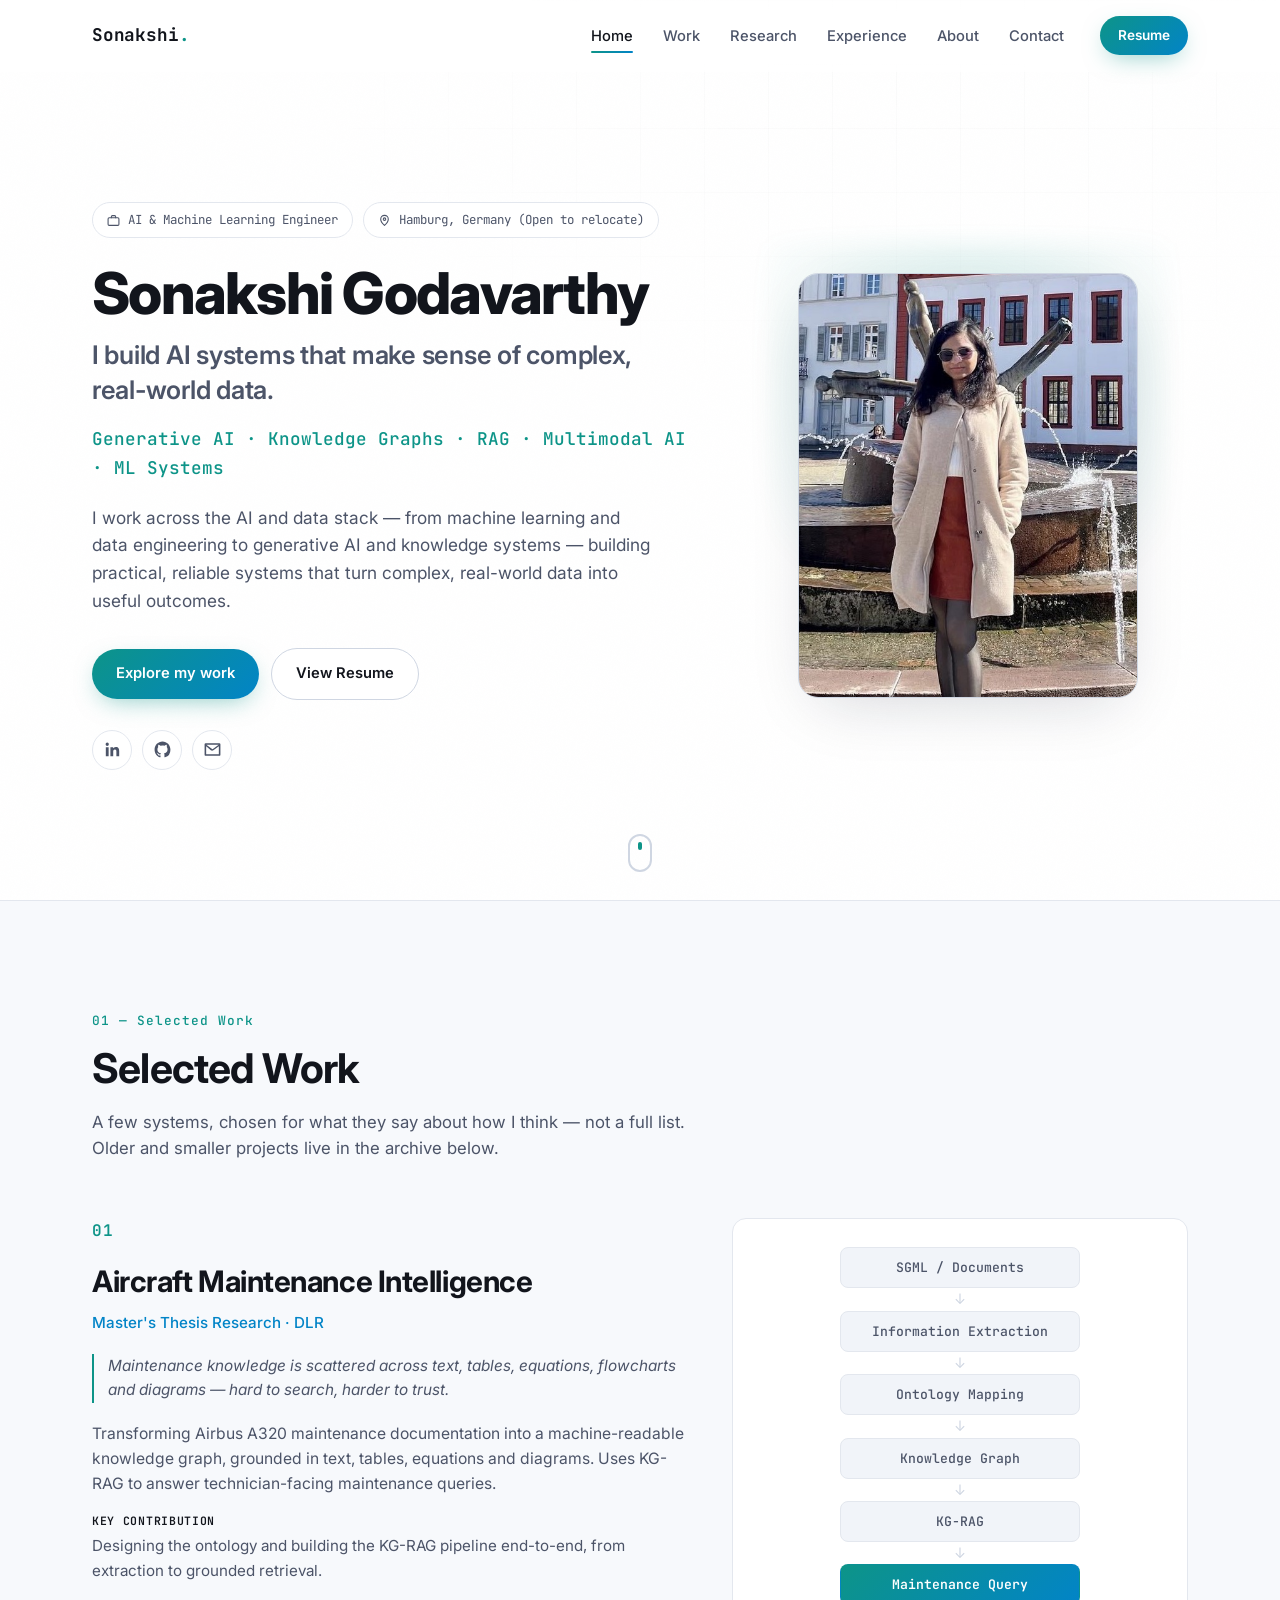
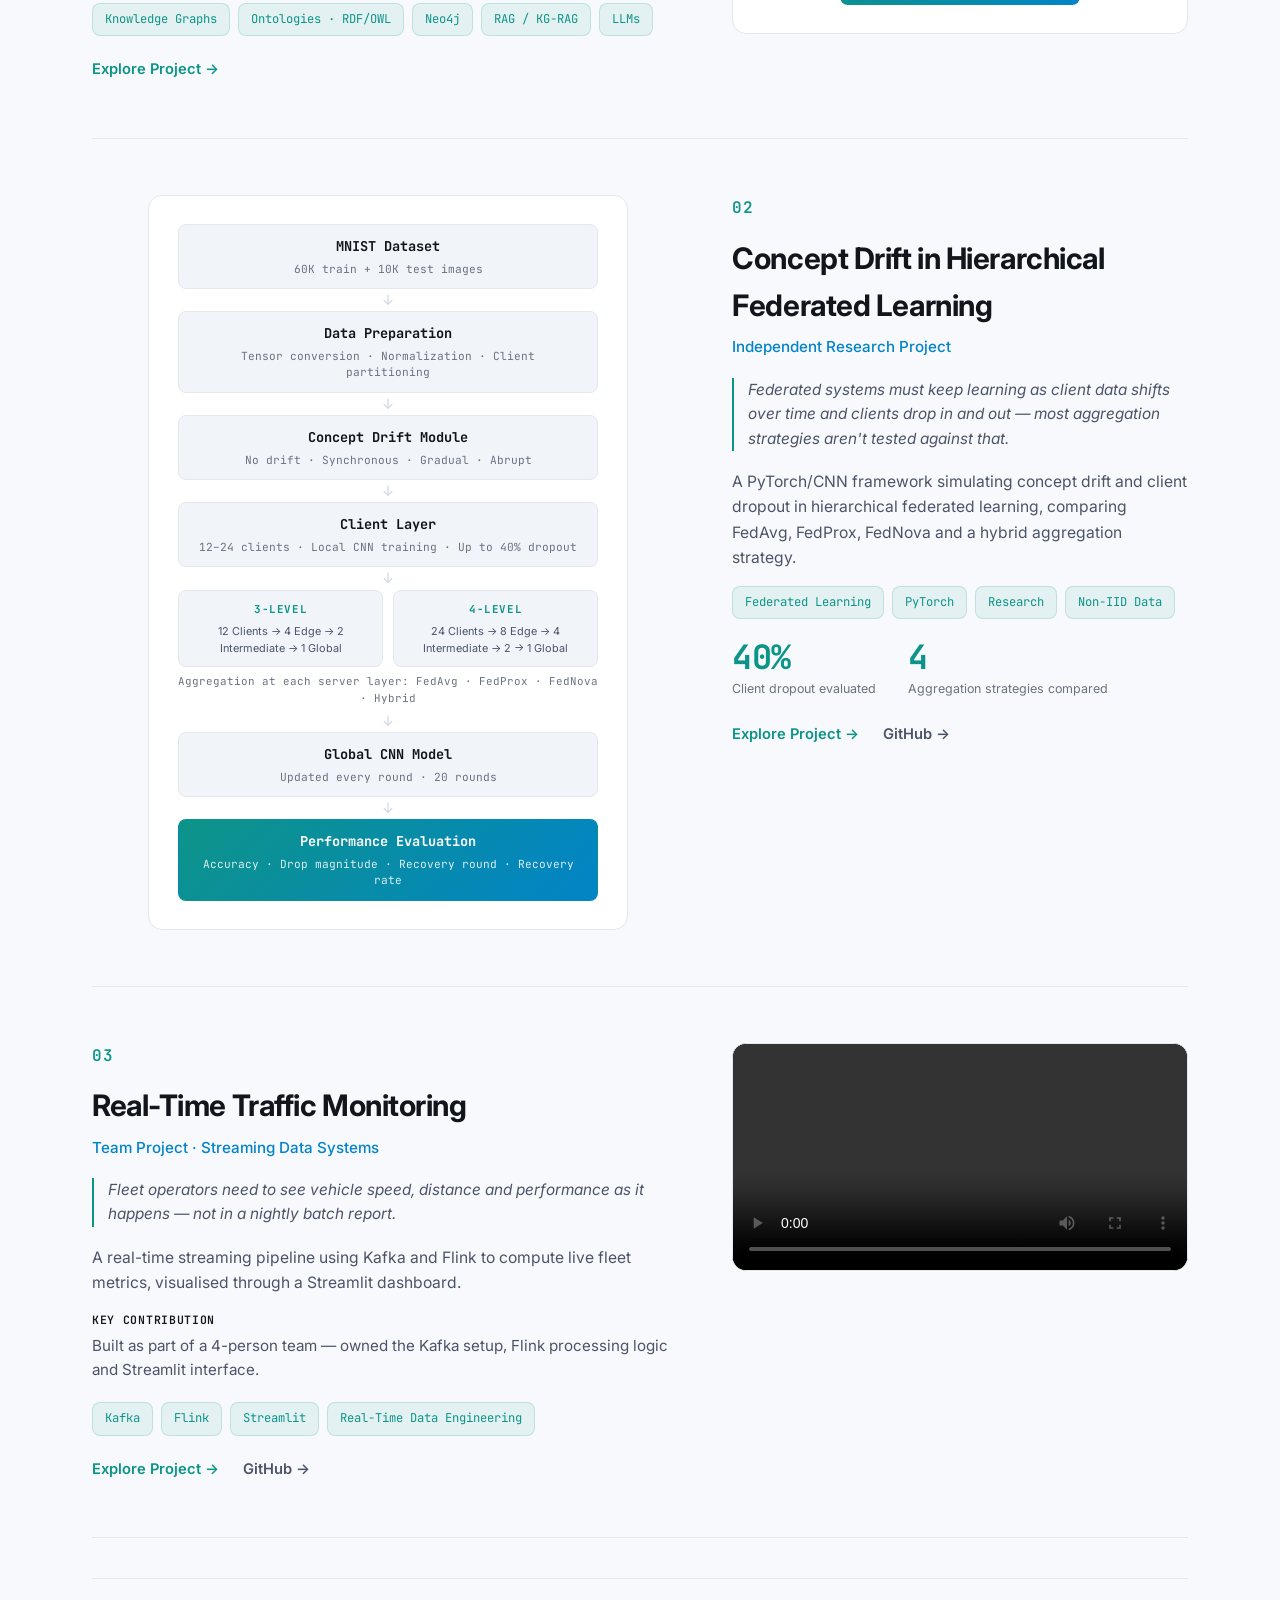
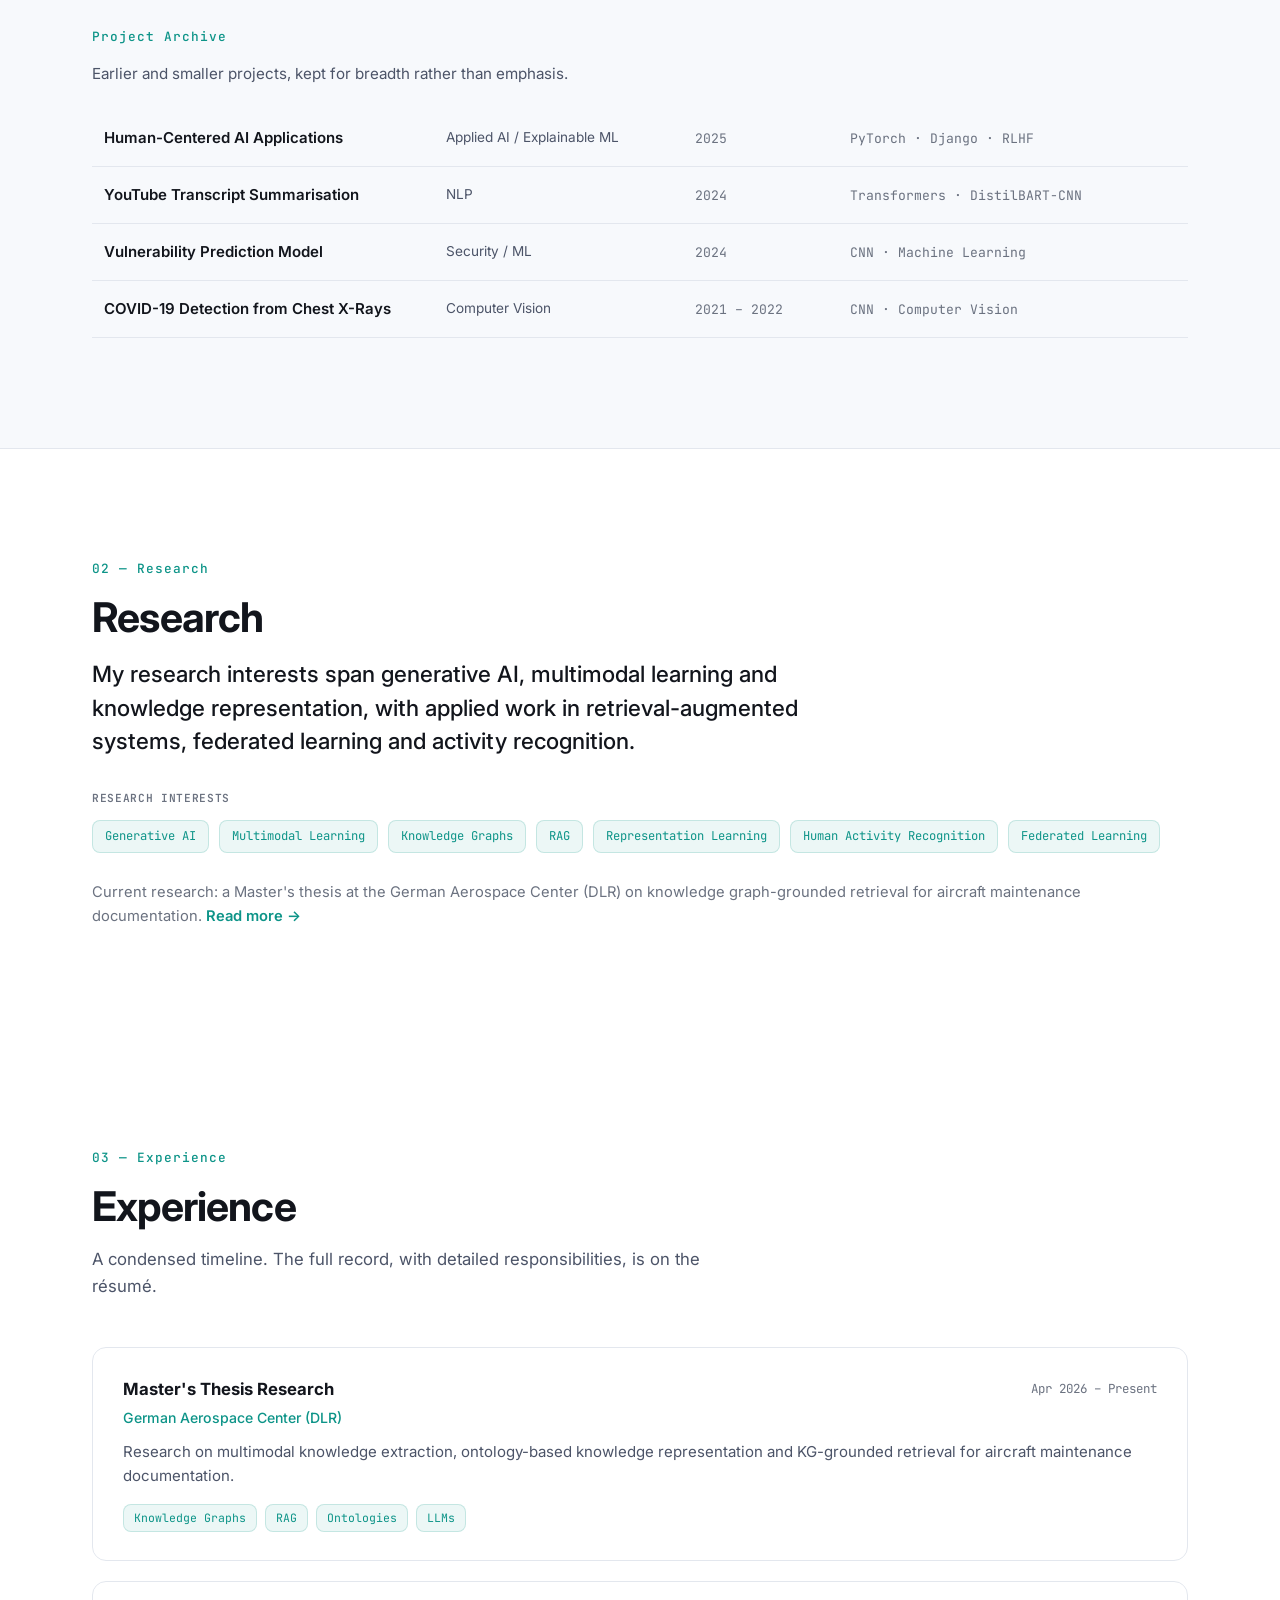
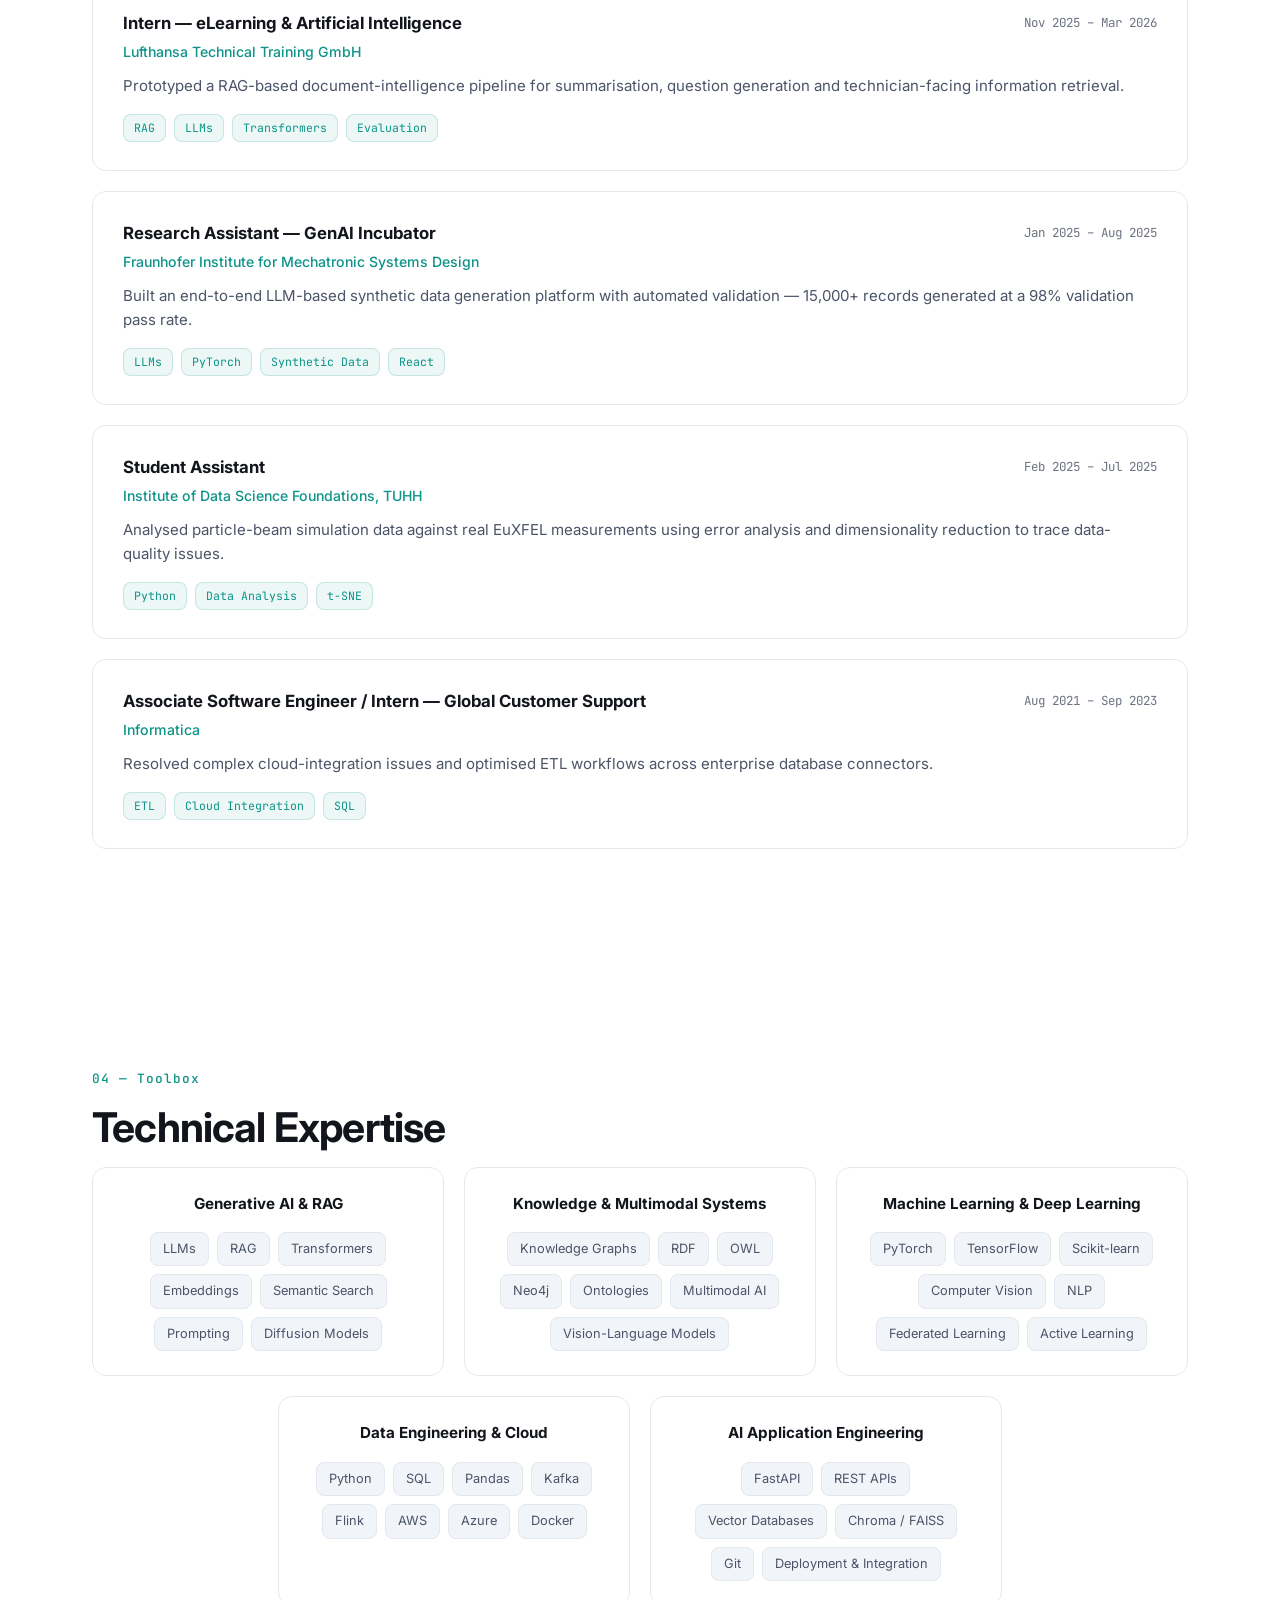
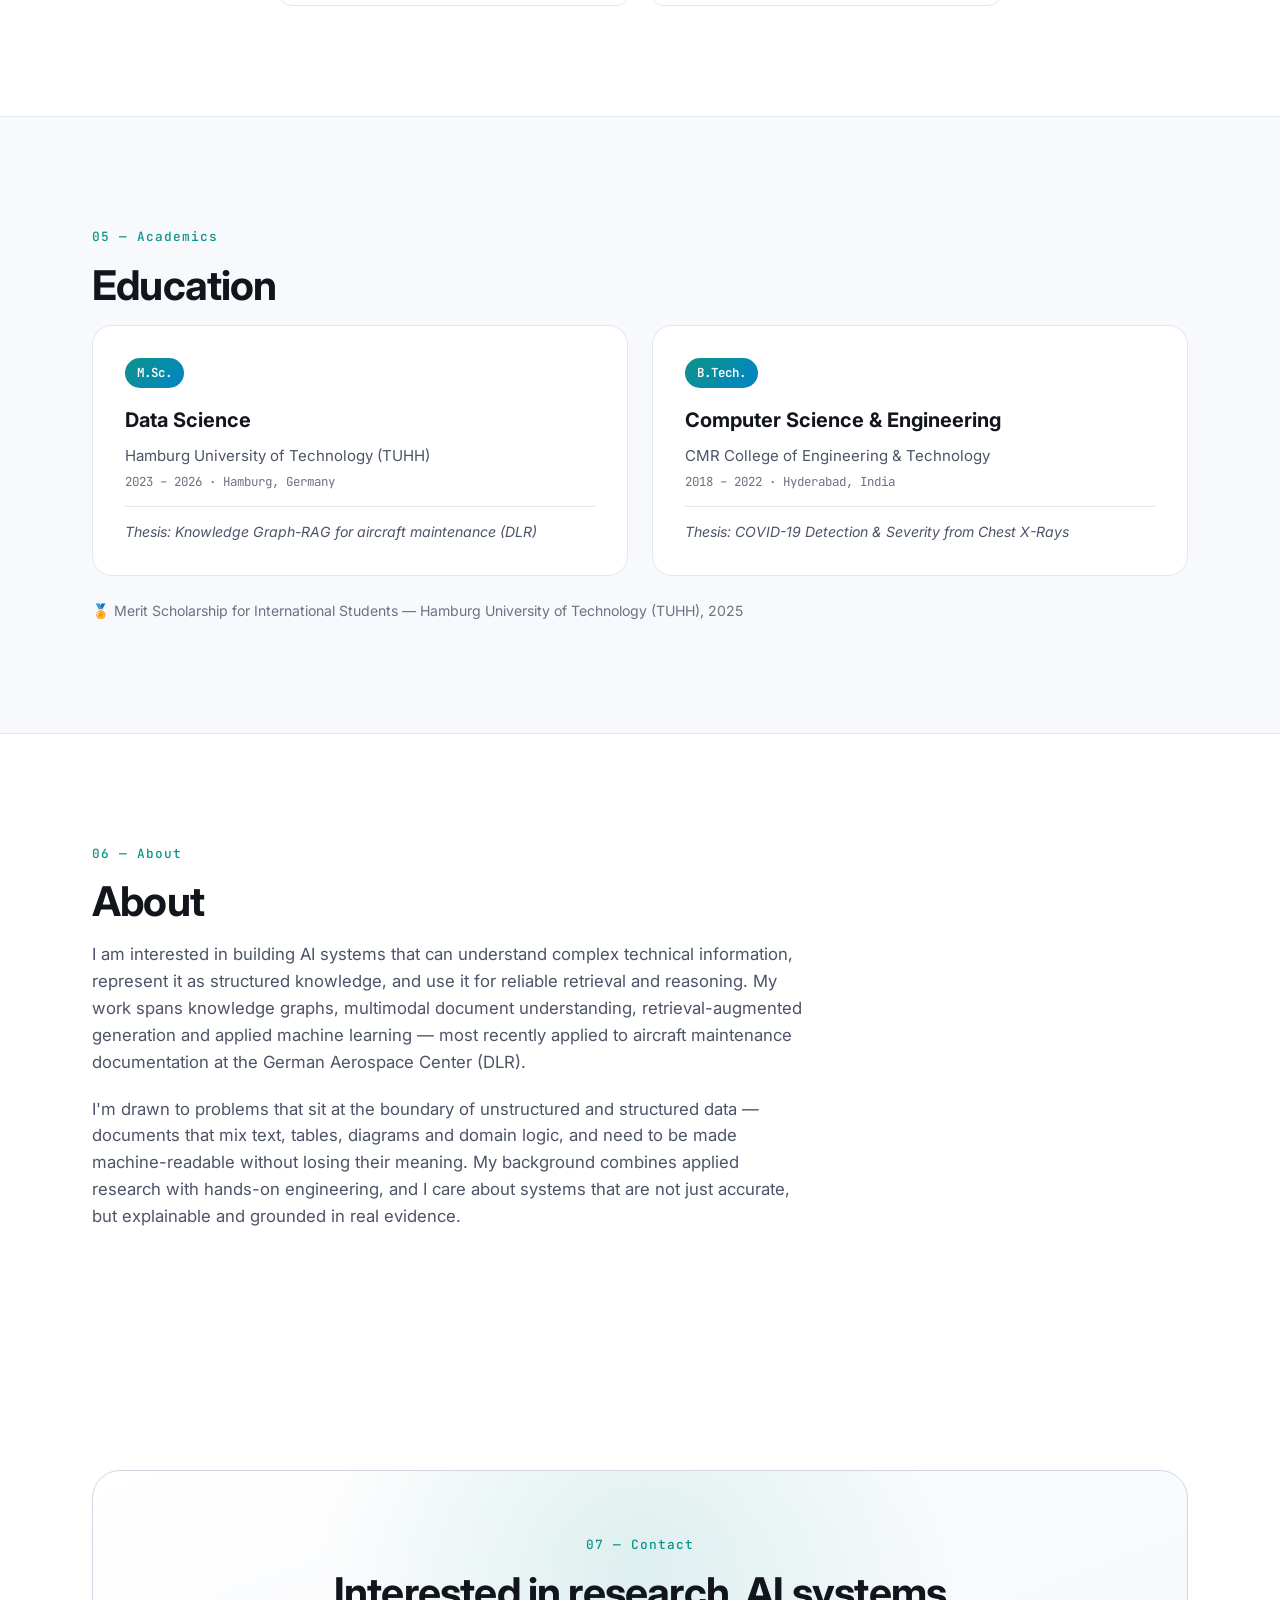
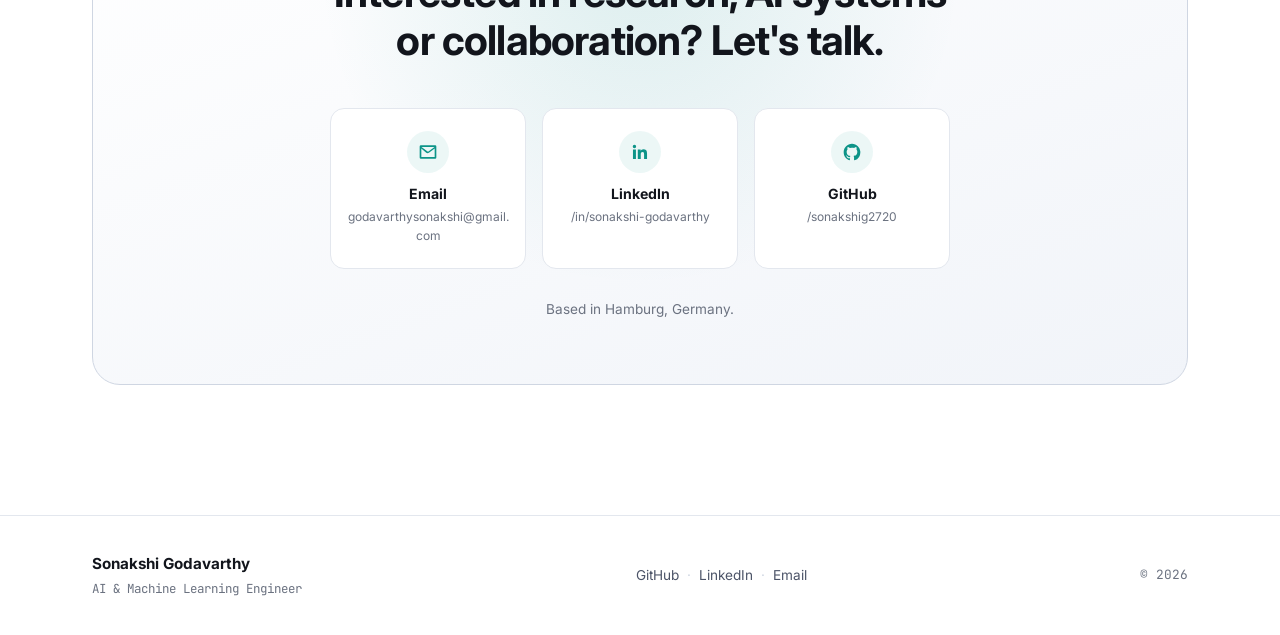
==== commit 1206e5d8: "Update portfolio projects and styling" ====
--- a/index.html
+++ b/index.html
@@ -3,8 +3,8 @@
 <head>
 <meta charset="UTF-8">
 <meta name="viewport" content="width=device-width, initial-scale=1.0">
-<title>Sonakshi Godavarthy — AI Researcher</title>
-<meta name="description" content="Sonakshi Godavarthy — AI systems for knowledge graphs, retrieval-augmented generation and multimodal document intelligence.">
+<title>Sonakshi Godavarthy — AI & Machine Learning Engineer</title>
+<meta name="description" content="Sonakshi Godavarthy — AI & Machine Learning Engineer working across generative AI, knowledge graphs, RAG, multimodal AI and ML systems.">
 <link rel="icon" href="data:image/svg+xml,<svg xmlns=%22http://www.w3.org/2000/svg%22 viewBox=%220 0 100 100%22><text y=%22.9em%22 font-size=%2290%22>⚡</text></svg>">
 <link rel="preconnect" href="https://fonts.googleapis.com">
 <link rel="preconnect" href="https://fonts.gstatic.com" crossorigin>
@@ -52,7 +52,7 @@
       </div>
       <h1>Sonakshi Godavarthy</h1>
       <p class="hero-headline">I build AI systems that make sense of complex, real-world data.</p>
-      <p class="hero-tagline">Machine Learning · Generative AI · Knowledge Graphs · Data Engineering</p>
+      <p class="hero-tagline">Generative AI · Knowledge Graphs · RAG · Multimodal AI · ML Systems</p>
       <p class="hero-desc">
         I work across the AI and data stack — from machine learning and data engineering to generative
         AI and knowledge systems — building practical, reliable systems that turn complex, real-world
@@ -102,16 +102,14 @@
         <div class="work-main">
           <span class="work-num">01</span>
           <h3 class="work-title">Aircraft Maintenance Intelligence</h3>
-          <p class="work-subtitle">Multimodal Knowledge Graph + RAG for Aircraft Maintenance</p>
+          <p class="work-subtitle">Master's Thesis Research · DLR</p>
           <p class="work-problem">Maintenance knowledge is scattered across text, tables, equations, flowcharts and diagrams — hard to search, harder to trust.</p>
           <p class="work-desc">
-            Aircraft maintenance manuals distribute knowledge across text, tables, equations, flowcharts,
-            diagrams and structured technical documentation. This project investigates how that information
-            can be transformed into a machine-readable knowledge graph and used to support grounded
-            retrieval and question answering for maintenance tasks — working from A320 maintenance
-            documentation in SGML format.
+            Transforming Airbus A320 maintenance documentation into a machine-readable knowledge graph,
+            grounded in text, tables, equations and diagrams. Uses KG-RAG to answer technician-facing
+            maintenance queries.
           </p>
-          <p class="work-contribution"><span>My contribution</span> Designing the ontology, building the information-extraction and knowledge-graph construction pipeline, and connecting it to a KG-grounded retrieval layer for technician-facing queries.</p>
+          <p class="work-contribution"><span>Key contribution</span> Designing the ontology and building the KG-RAG pipeline end-to-end, from extraction to grounded retrieval.</p>
           <div class="work-tags">
             <span>Knowledge Graphs</span><span>Ontologies · RDF/OWL</span><span>Neo4j</span><span>RAG / KG-RAG</span><span>LLMs</span>
           </div>
@@ -139,15 +137,12 @@
         <div class="work-main">
           <span class="work-num">02</span>
           <h3 class="work-title">Concept Drift in Hierarchical Federated Learning</h3>
-          <p class="work-subtitle">Robustness of aggregation strategies under drift and client dropout</p>
+          <p class="work-subtitle">Independent Research Project</p>
           <p class="work-problem">Federated systems must keep learning as client data shifts over time and clients drop in and out — most aggregation strategies aren't tested against that.</p>
           <p class="work-desc">
-            Investigated how Hierarchical Federated Learning systems maintain accuracy when client data
-            distributions change over time (concept drift) and clients become unavailable. Built a
-            PyTorch/CNN framework on non-IID MNIST and evaluated FedAvg, FedProx, FedNova and a hybrid
-            aggregation strategy under synchronous, gradual and abrupt drift with client dropout.
+            A PyTorch/CNN framework simulating concept drift and client dropout in hierarchical federated
+            learning, comparing FedAvg, FedProx, FedNova and a hybrid aggregation strategy.
           </p>
-          <p class="work-contribution"><span>My contribution</span> Designed the experimental framework and drift/dropout simulation, implemented and compared all aggregation strategies, and analysed recovery behaviour across drift scenarios.</p>
           <div class="work-tags">
             <span>Federated Learning</span><span>PyTorch</span><span>Research</span><span>Non-IID Data</span>
           </div>
@@ -210,15 +205,13 @@
         <div class="work-main">
           <span class="work-num">03</span>
           <h3 class="work-title">Real-Time Traffic Monitoring</h3>
-          <p class="work-subtitle">Streaming Fleet Intelligence with Kafka &amp; Flink</p>
+          <p class="work-subtitle">Team Project · Streaming Data Systems</p>
           <p class="work-problem">Fleet operators need to see vehicle speed, distance and performance as it happens — not in a nightly batch report.</p>
           <p class="work-desc">
-            Built a scalable streaming data pipeline to process live sensor data in real time using
-            Kafka and Flink, powering structured fleet-monitoring dashboards. Custom stream-processing
-            operators compute vehicle speed, distance and performance metrics as data arrives, surfaced
-            through a real-time monitoring interface.
+            A real-time streaming pipeline using Kafka and Flink to compute live fleet metrics, visualised
+            through a Streamlit dashboard.
           </p>
-          <p class="work-contribution"><span>My contribution</span> Built as part of a 4-person team. I configured the initial Kafka setup, computed taxi speed and distance metrics (Haversine formula) aggregated by taxi ID, containerized the data provider with Docker, handled exceptions and the Flink–Kafka–Redis connections, and contributed to planning and setting up the Streamlit interface.</p>
+          <p class="work-contribution"><span>Key contribution</span> Built as part of a 4-person team — owned the Kafka setup, Flink processing logic and Streamlit interface.</p>
           <div class="work-tags">
             <span>Kafka</span><span>Flink</span><span>Streamlit</span><span>Real-Time Data Engineering</span>
           </div>
@@ -273,15 +266,16 @@
   <div class="container">
     <p class="section-kicker">02 — Research</p>
     <h2 class="section-title reveal">Research</h2>
-    <p class="research-statement reveal">My research interests lie at the intersection of knowledge representation, multimodal document intelligence, retrieval and generative AI.</p>
+    <p class="research-statement reveal">My research interests span generative AI, multimodal learning and knowledge representation, with applied work in retrieval-augmented systems, federated learning and activity recognition.</p>
+    <p class="research-tags-label reveal">Research Interests</p>
     <div class="research-tags reveal">
+      <span>Generative AI</span>
+      <span>Multimodal Learning</span>
       <span>Knowledge Graphs</span>
-      <span>Retrieval-Augmented Generation</span>
-      <span>Multimodal Document Intelligence</span>
-      <span>Large Language Models</span>
-      <span>Ontologies</span>
-      <span>GraphRAG</span>
-      <span>Knowledge Representation</span>
+      <span>RAG</span>
+      <span>Representation Learning</span>
+      <span>Human Activity Recognition</span>
+      <span>Federated Learning</span>
     </div>
     <p class="research-note reveal">Current research: a Master's thesis at the German Aerospace Center (DLR) on knowledge graph-grounded retrieval for aircraft maintenance documentation. <a href="projects/aircraft-maintenance-kg.html">Read more →</a></p>
   </div>
@@ -371,16 +365,16 @@
       <div class="expertise-card reveal">
         <h3>Generative AI &amp; RAG</h3>
         <div class="chip-row">
-          <span class="chip">LLMs</span><span class="chip">RAG</span><span class="chip">KG-RAG</span>
-          <span class="chip">Prompt Engineering</span><span class="chip">Embeddings</span><span class="chip">Semantic Search</span><span class="chip">Hugging Face</span>
+          <span class="chip">LLMs</span><span class="chip">RAG</span><span class="chip">Transformers</span>
+          <span class="chip">Embeddings</span><span class="chip">Semantic Search</span><span class="chip">Prompting</span><span class="chip">Diffusion Models</span>
         </div>
       </div>
 
       <div class="expertise-card reveal">
-        <h3>Knowledge Graphs &amp; Multimodal AI</h3>
+        <h3>Knowledge &amp; Multimodal Systems</h3>
         <div class="chip-row">
-          <span class="chip">Neo4j</span><span class="chip">RDF / OWL</span><span class="chip">Ontologies</span>
-          <span class="chip">Information Extraction</span><span class="chip">Multimodal Knowledge</span>
+          <span class="chip">Knowledge Graphs</span><span class="chip">RDF</span><span class="chip">OWL</span>
+          <span class="chip">Neo4j</span><span class="chip">Ontologies</span><span class="chip">Multimodal AI</span><span class="chip">Vision-Language Models</span>
         </div>
       </div>
 
@@ -388,47 +382,23 @@
         <h3>Machine Learning &amp; Deep Learning</h3>
         <div class="chip-row">
           <span class="chip">PyTorch</span><span class="chip">TensorFlow</span><span class="chip">Scikit-learn</span>
-          <span class="chip">CNNs</span><span class="chip">MLPs</span><span class="chip">Diffusion Models</span><span class="chip">AutoML</span><span class="chip">Hyperparameter Tuning</span>
-        </div>
-      </div>
-
-      <div class="expertise-card reveal">
-        <h3>AI Research &amp; Learning Paradigms</h3>
-        <div class="chip-row">
-          <span class="chip">Active Learning</span><span class="chip">Federated Learning</span><span class="chip">Concept Drift</span>
-          <span class="chip">RLHF</span><span class="chip">Reinforcement Learning</span><span class="chip">Explainable AI</span>
-        </div>
-      </div>
-
-      <div class="expertise-card reveal">
-        <h3>Generative &amp; Synthetic Data</h3>
-        <div class="chip-row">
-          <span class="chip">Synthetic Data</span><span class="chip">Diffusion Models</span><span class="chip">Denoising Models</span>
-          <span class="chip">Data Validation</span><span class="chip">Outlier Detection</span>
-        </div>
-      </div>
-
-      <div class="expertise-card reveal">
-        <h3>NLP &amp; Language AI</h3>
-        <div class="chip-row">
-          <span class="chip">LLMs</span><span class="chip">Transformers</span><span class="chip">Text Summarization</span>
-          <span class="chip">Sentiment Analysis</span><span class="chip">Semantic Search</span><span class="chip">Embeddings</span>
+          <span class="chip">Computer Vision</span><span class="chip">NLP</span><span class="chip">Federated Learning</span><span class="chip">Active Learning</span>
         </div>
       </div>
 
       <div class="expertise-card reveal">
         <h3>Data Engineering &amp; Cloud</h3>
         <div class="chip-row">
-          <span class="chip">AWS</span><span class="chip">Azure</span><span class="chip">Kafka</span>
-          <span class="chip">Flink</span><span class="chip">ETL</span><span class="chip">Snowflake</span><span class="chip">PostgreSQL</span>
+          <span class="chip">Python</span><span class="chip">SQL</span><span class="chip">Pandas</span>
+          <span class="chip">Kafka</span><span class="chip">Flink</span><span class="chip">AWS</span><span class="chip">Azure</span><span class="chip">Docker</span>
         </div>
       </div>
 
       <div class="expertise-card reveal">
         <h3>AI Application Engineering</h3>
         <div class="chip-row">
-          <span class="chip">Python</span><span class="chip">FastAPI</span><span class="chip">Django</span>
-          <span class="chip">React</span><span class="chip">Streamlit</span><span class="chip">Docker</span><span class="chip">REST APIs</span>
+          <span class="chip">FastAPI</span><span class="chip">REST APIs</span><span class="chip">Vector Databases</span>
+          <span class="chip">Chroma / FAISS</span><span class="chip">Git</span><span class="chip">Deployment &amp; Integration</span>
         </div>
       </div>
 
@@ -517,7 +487,7 @@
   <div class="container footer-inner">
     <div class="footer-brand">
       <p class="footer-name">Sonakshi Godavarthy</p>
-      <p class="footer-tagline">AI Researcher · Knowledge Graphs · RAG · Multimodal AI</p>
+      <p class="footer-tagline">AI &amp; Machine Learning Engineer</p>
     </div>
     <div class="footer-links">
       <a href="https://github.com/sonakshig2720" target="_blank" rel="noopener">GitHub</a>
--- a/styles.css
+++ b/styles.css
@@ -424,12 +424,13 @@
 .metric { display: flex; flex-direction: column; }
 .metric-num {
   font-family: var(--font-mono);
-  font-size: 1.7rem;
+  font-size: 2.1rem;
   font-weight: 700;
   color: var(--accent);
   line-height: 1.1;
-}
-.metric-label { font-size: 0.78rem; color: var(--text-faint); margin-top: 2px; }
+  letter-spacing: -0.02em;
+}
+.metric-label { font-size: 0.78rem; color: var(--text-faint); margin-top: 3px; }
 
 .work-link {
   display: inline-flex;
@@ -632,6 +633,15 @@
   line-height: 1.5;
   margin-bottom: 32px;
 }
+.research-tags-label {
+  font-family: var(--font-mono);
+  font-size: 0.7rem;
+  font-weight: 600;
+  text-transform: uppercase;
+  letter-spacing: 0.06em;
+  color: var(--text-faint);
+  margin-bottom: 12px;
+}
 .research-tags { display: flex; flex-wrap: wrap; gap: 10px; margin-bottom: 28px; }
 .research-note { color: var(--text-faint); font-size: 0.92rem; }
 .research-note a { color: var(--accent); font-weight: 600; }
@@ -668,20 +678,23 @@
 
 /* ============ TECHNICAL EXPERTISE ============ */
 .expertise-grid {
-  display: grid;
-  grid-template-columns: repeat(4, 1fr);
+  display: flex;
+  flex-wrap: wrap;
+  justify-content: center;
   gap: 20px;
 }
 .expertise-card {
+  flex: 0 1 calc((100% - 40px) / 3);
   background: var(--surface);
   border: 1px solid var(--border);
   border-radius: var(--radius-md);
   padding: 24px;
+  text-align: center;
   transition: transform 0.25s ease, border-color 0.25s ease;
 }
 .expertise-card:hover { transform: translateY(-3px); border-color: var(--border-light); }
 .expertise-card h3 { font-size: 0.95rem; font-weight: 700; margin-bottom: 16px; }
-.chip-row { display: flex; flex-wrap: wrap; gap: 8px; }
+.chip-row { display: flex; flex-wrap: wrap; justify-content: center; gap: 8px; }
 .chip {
   font-size: 0.8rem;
   color: var(--text-dim);
@@ -899,7 +912,7 @@
   .portrait-frame { width: min(280px, 60vw); margin: 0 auto; }
   .work-card, .work-card-reverse { grid-template-columns: 1fr; gap: 28px; }
   .work-card-reverse .work-main, .work-card-reverse .work-visual { order: initial; }
-  .expertise-grid { grid-template-columns: repeat(2, 1fr); }
+  .expertise-card { flex-basis: calc((100% - 20px) / 2); }
   .contact-grid { grid-template-columns: repeat(3, 1fr); }
   .archive-row { grid-template-columns: 1.4fr 1fr 1.4fr; }
   .archive-year { display: none; }
@@ -938,7 +951,7 @@
   .hero-actions .btn, .hero-actions a { width: 100%; text-align: center; }
   .hero-socials { justify-content: center; }
 
-  .expertise-grid { grid-template-columns: 1fr; }
+  .expertise-card { flex-basis: 100%; }
   .contact-grid { grid-template-columns: 1fr; }
   .contact-card { padding: 40px 24px; }
 
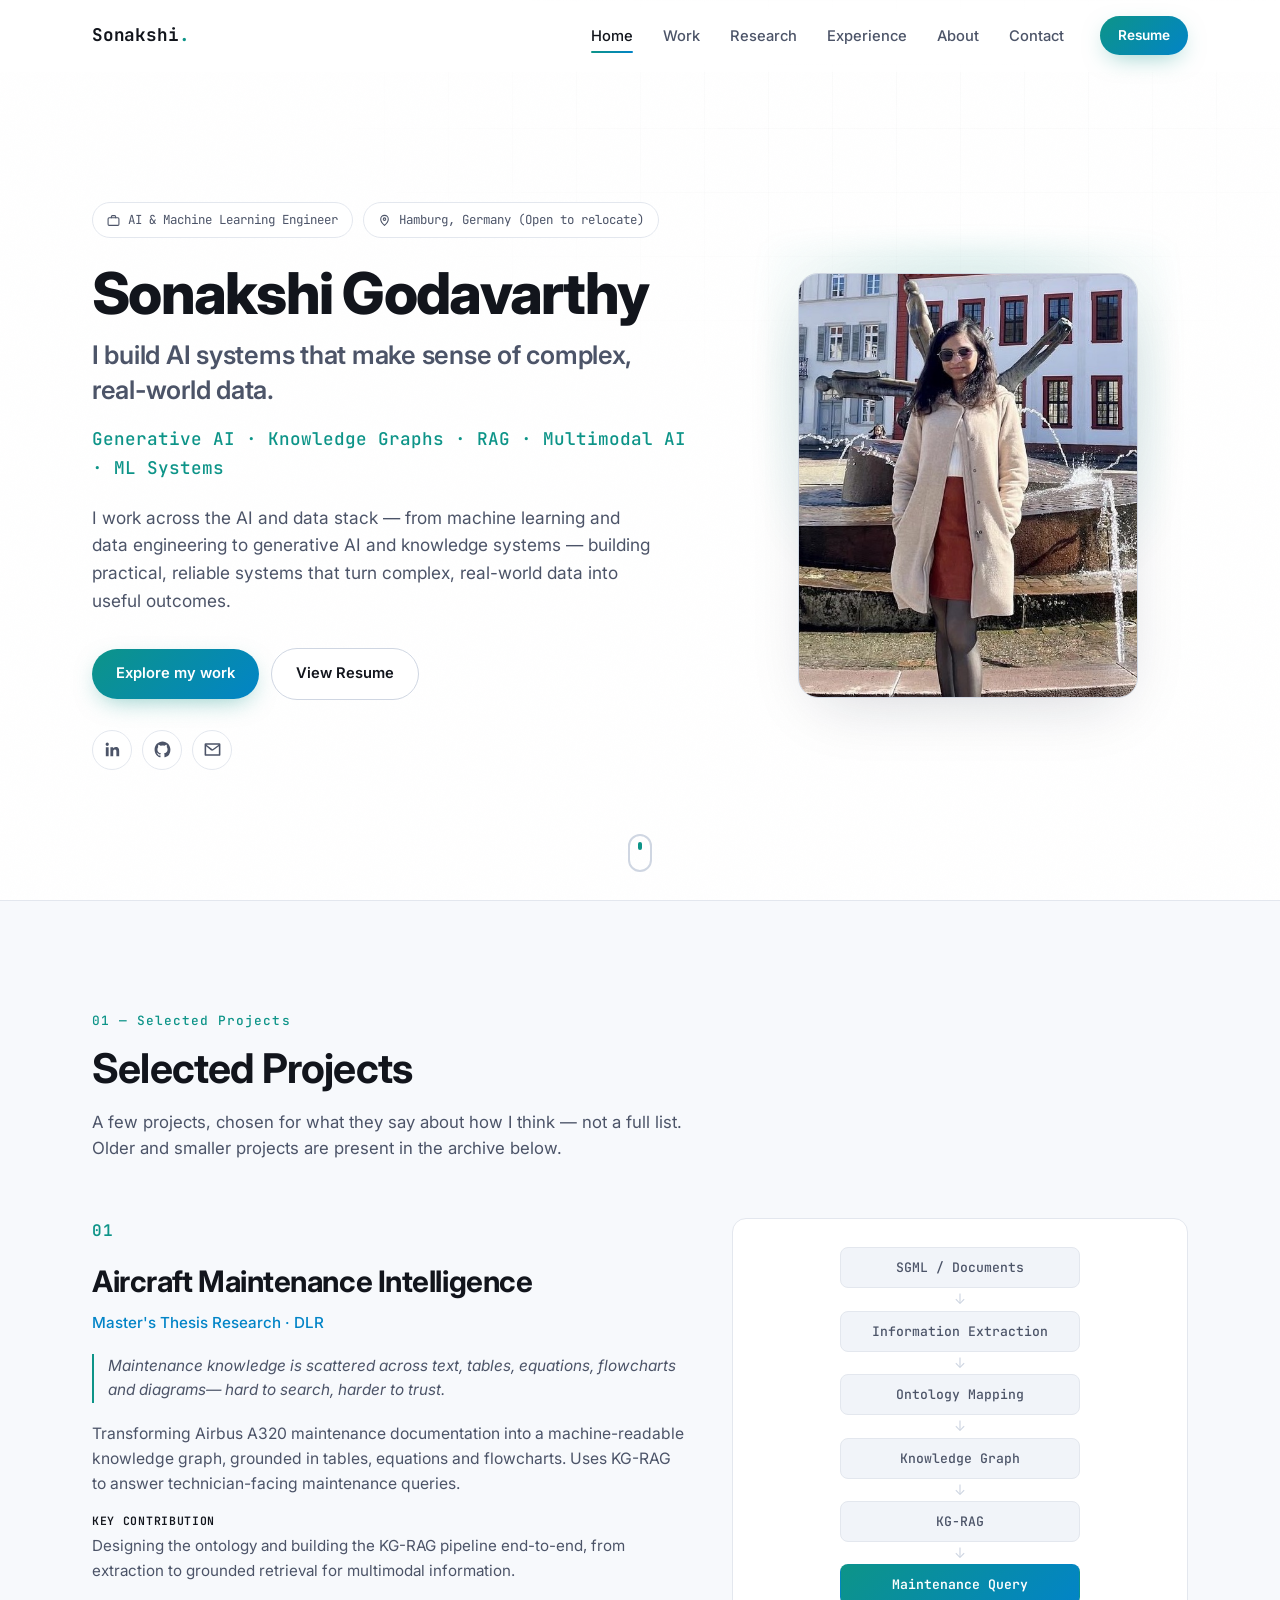
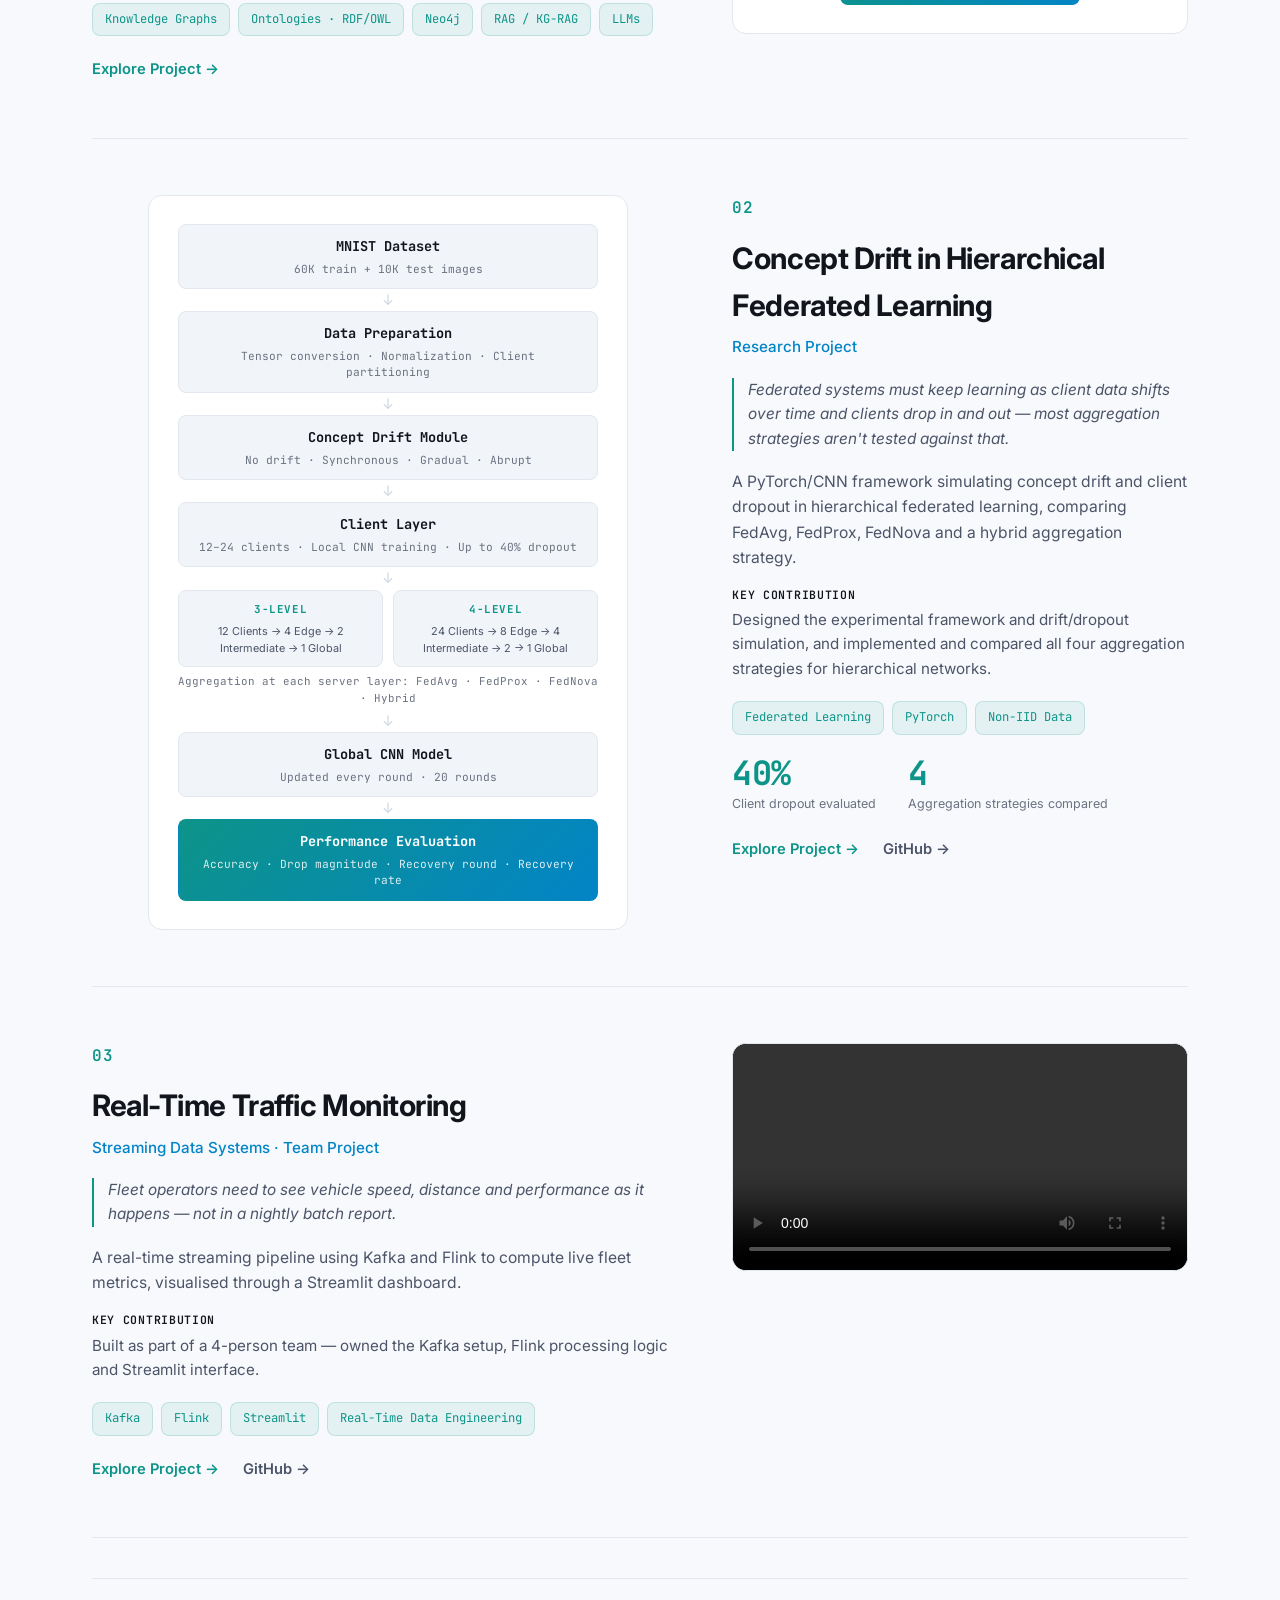
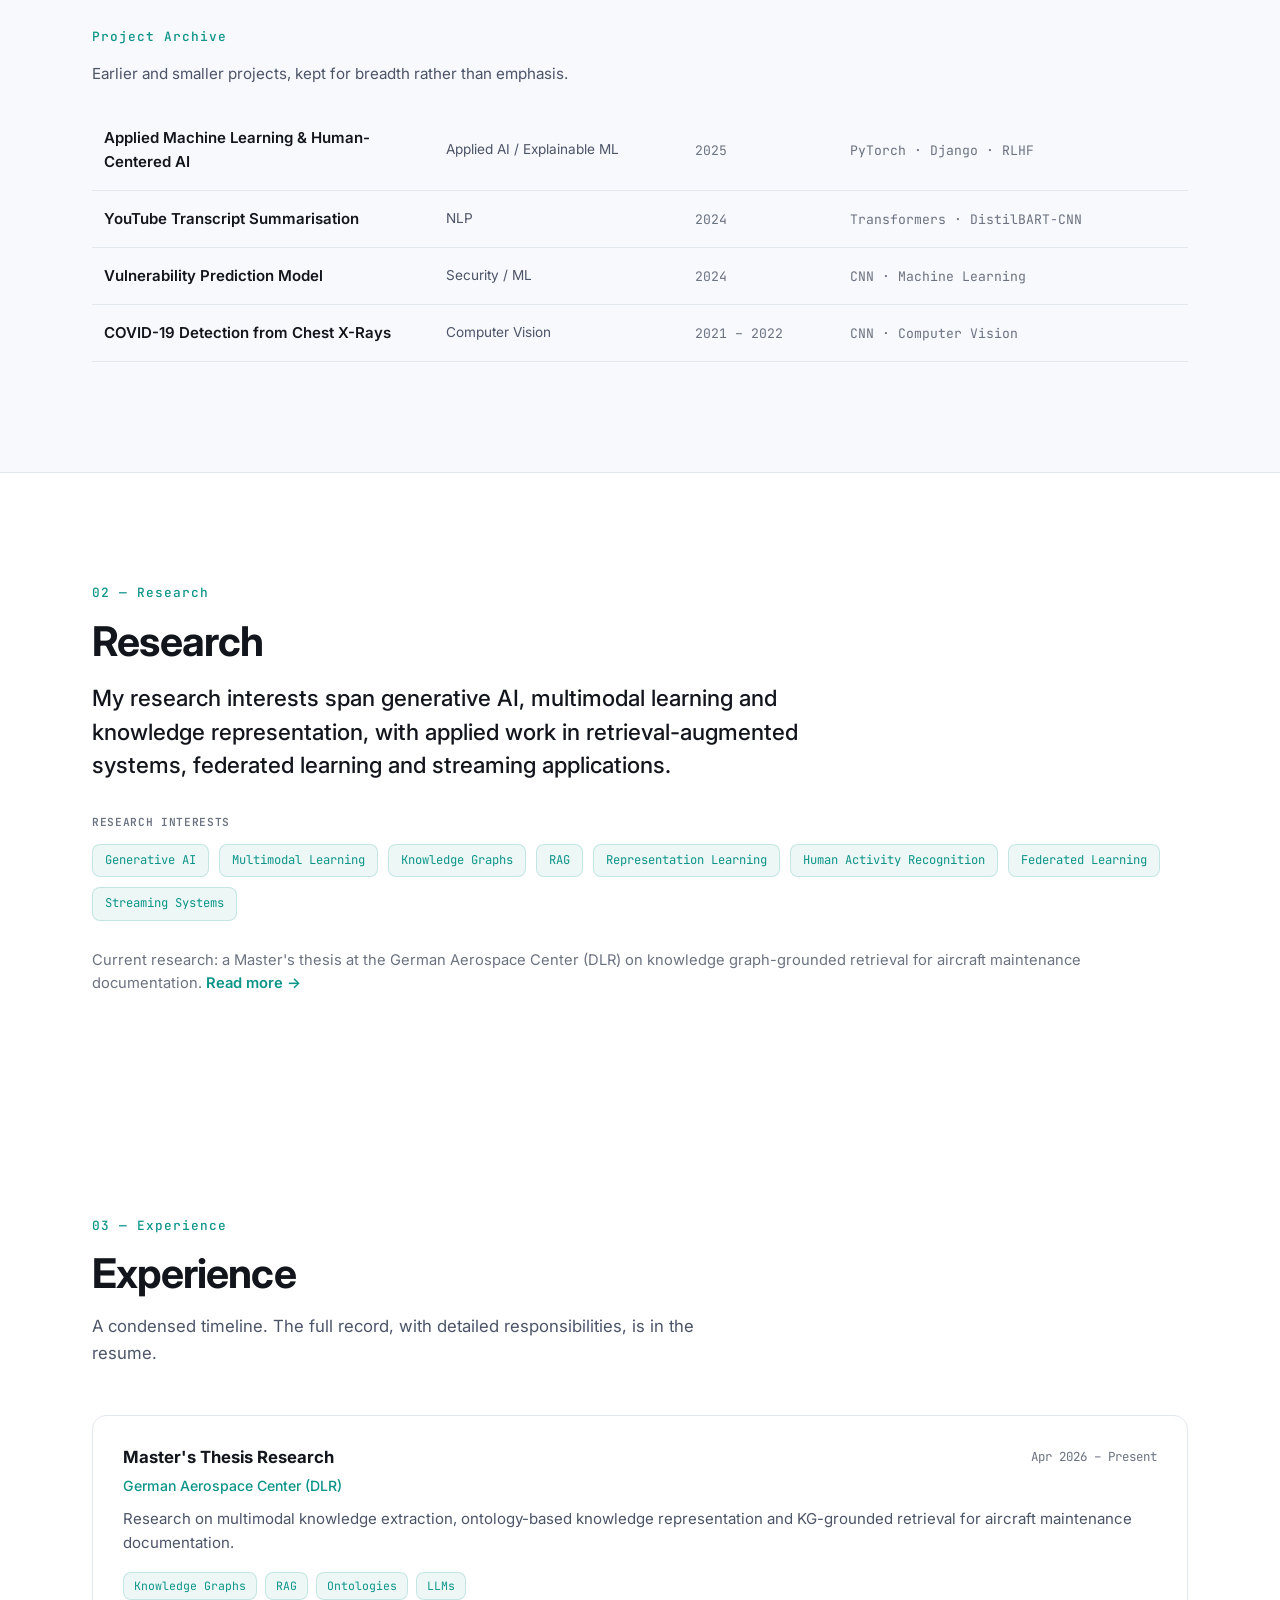
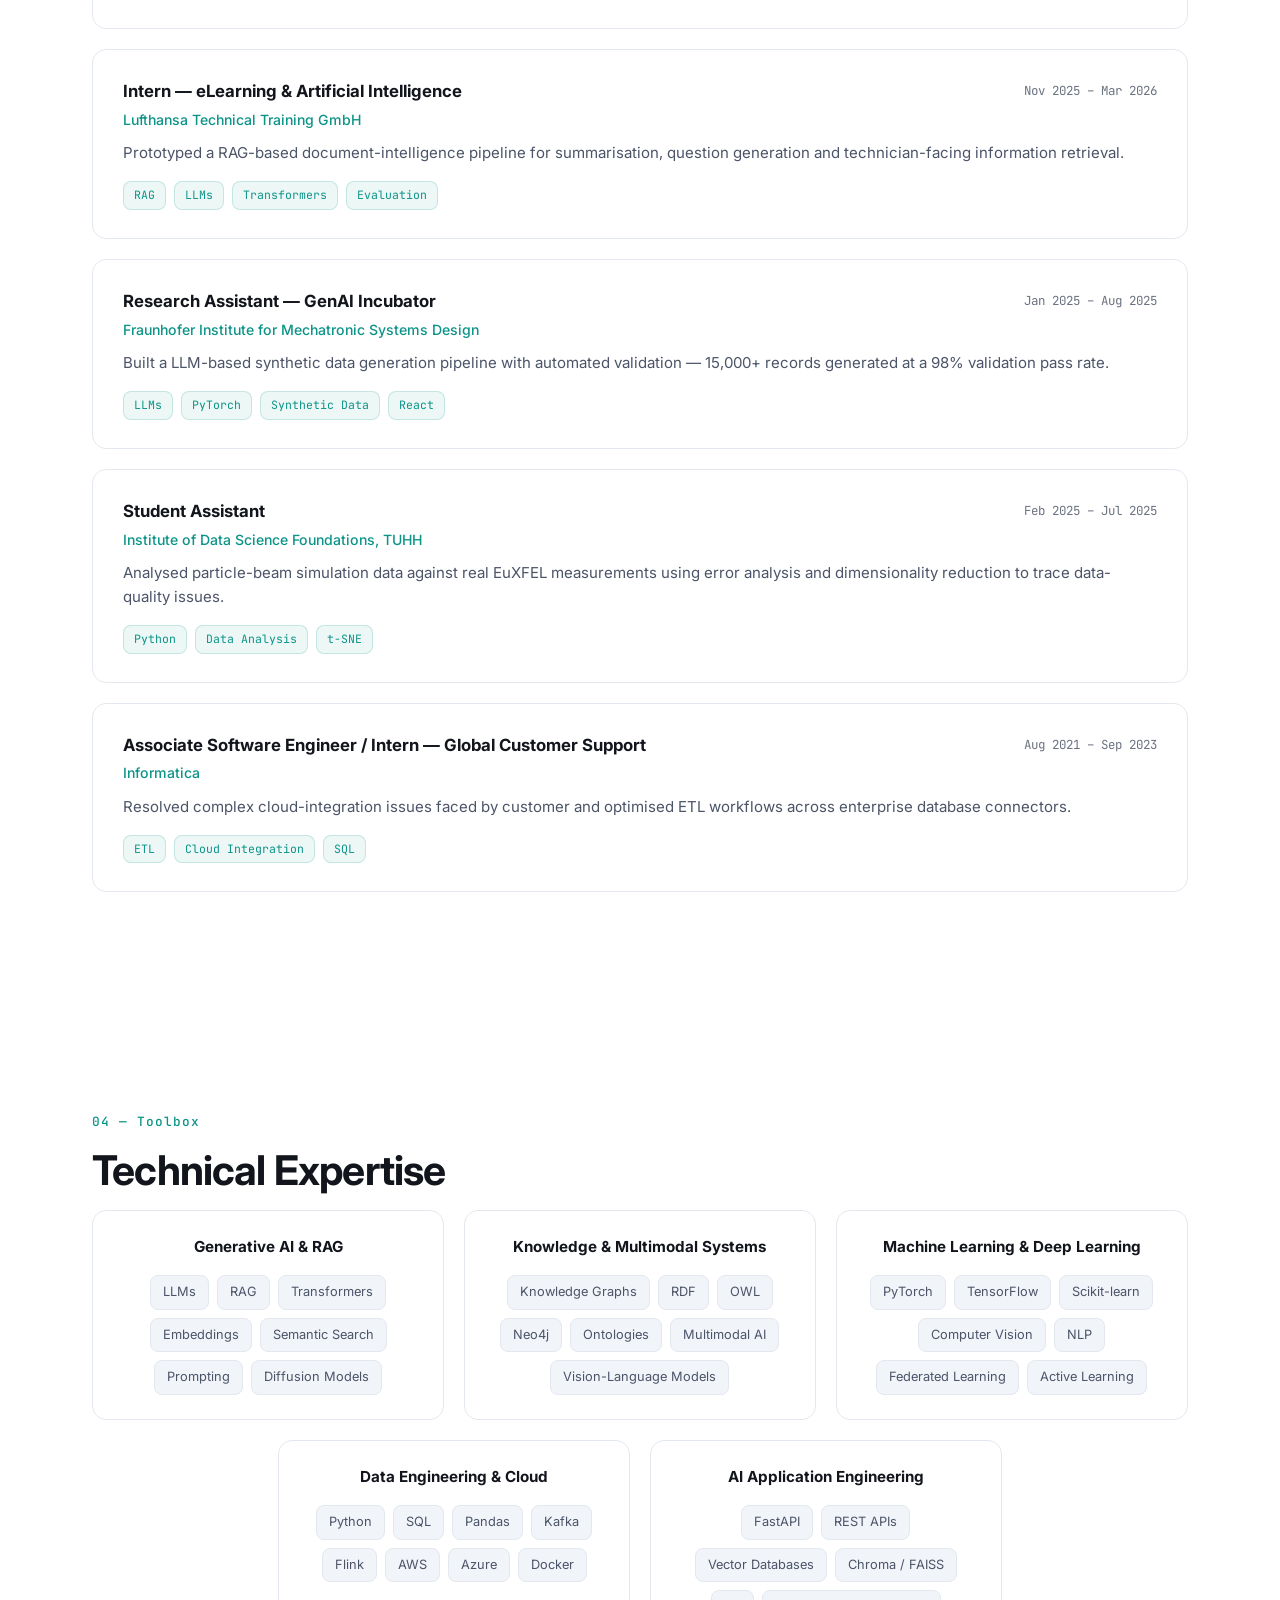
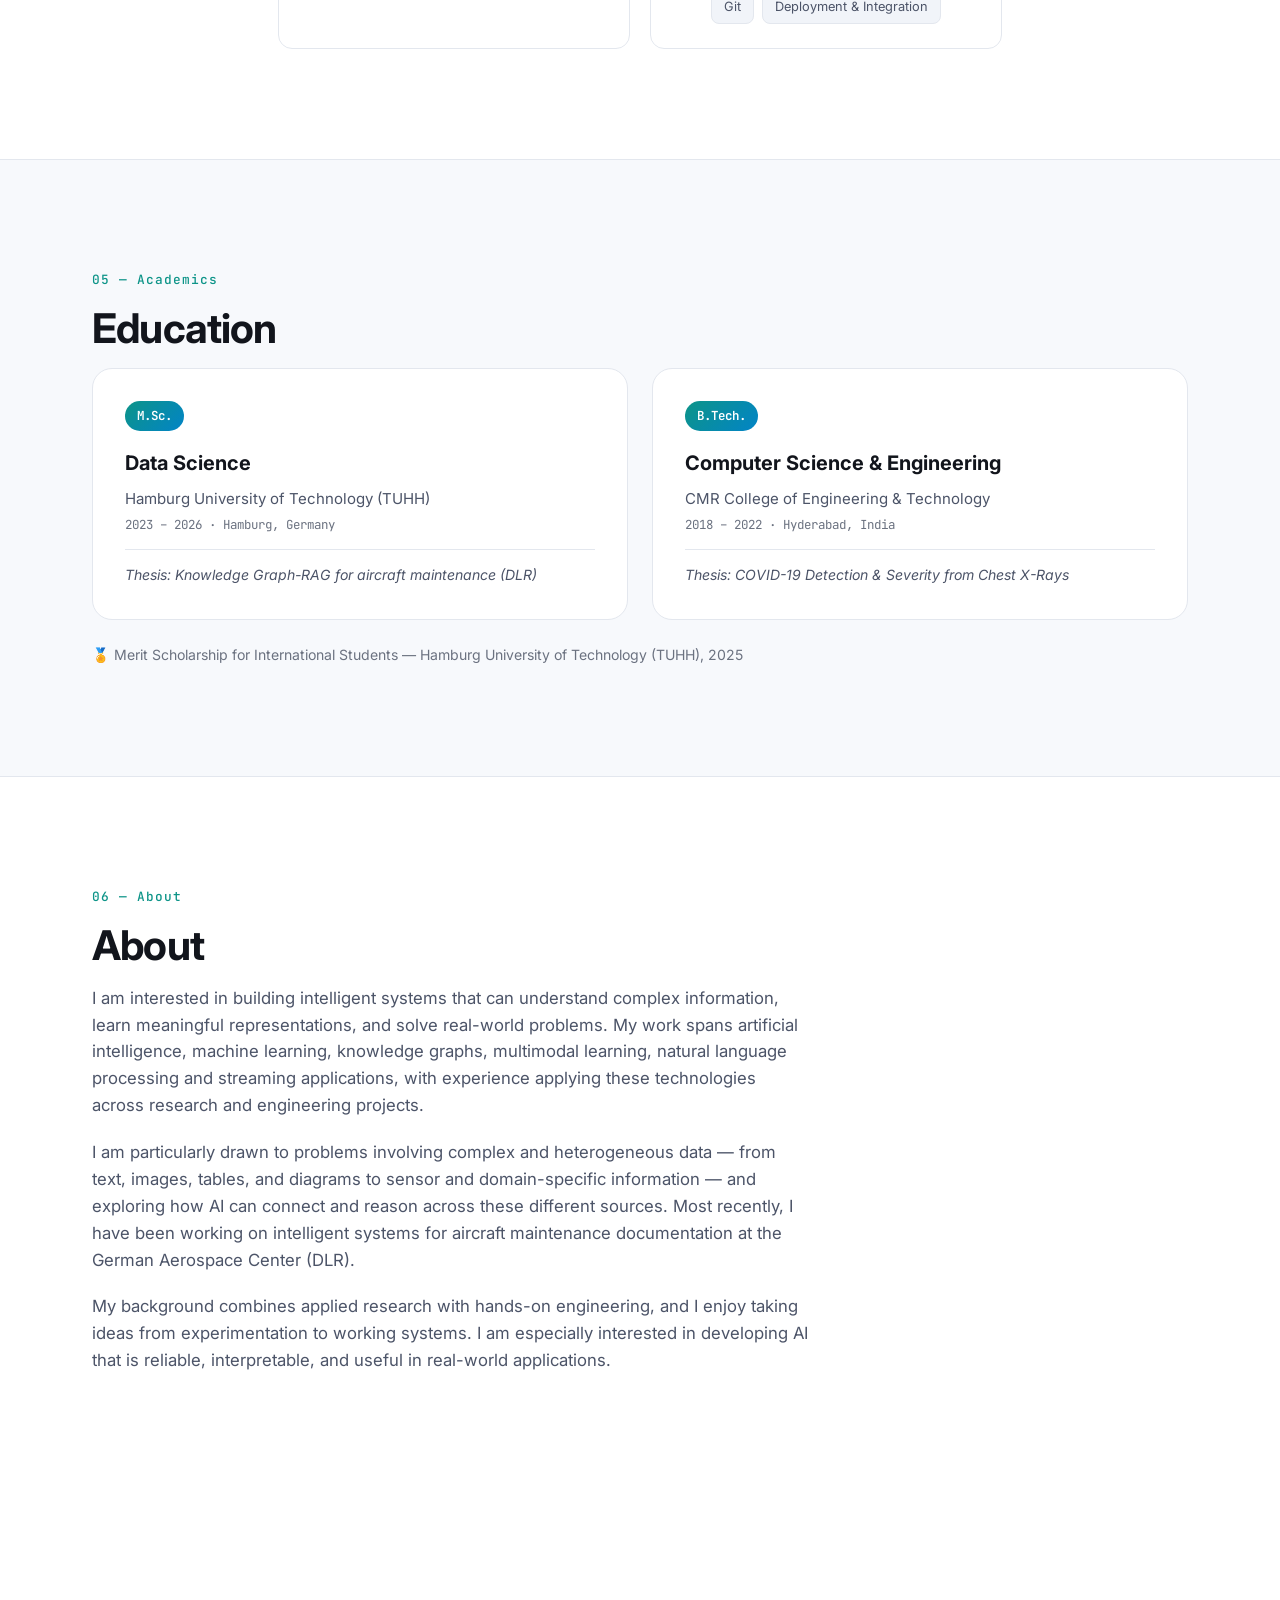
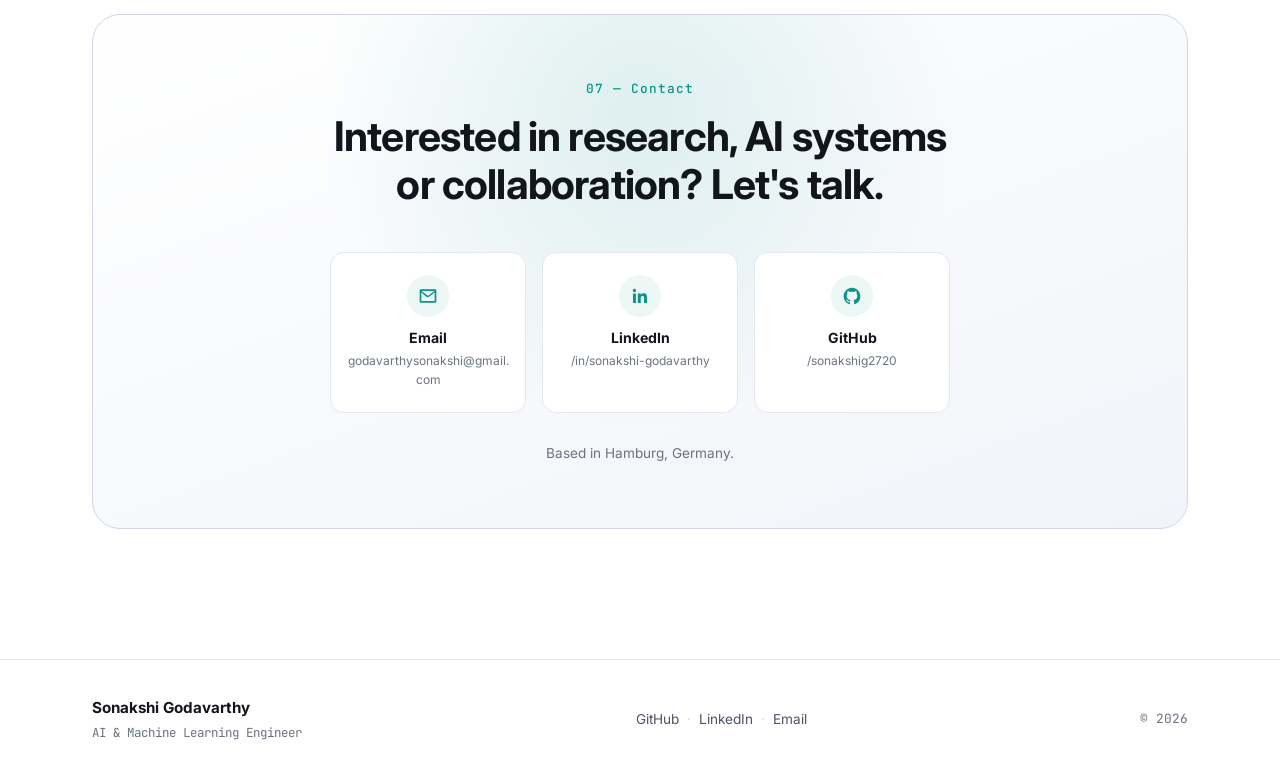
==== commit 3b55b5a7: "Update portfolio" ====
--- a/index.html
+++ b/index.html
@@ -88,12 +88,12 @@
   <div class="scroll-cue"><span></span></div>
 </section>
 
-<!-- ================= SELECTED WORK ================= -->
+<!-- ================= SELECTED PROJECTS ================= -->
 <section id="work" class="section work-section">
   <div class="container">
-    <p class="section-kicker">01 — Selected Work</p>
-    <h2 class="section-title reveal">Selected Work</h2>
-    <p class="section-sub reveal">A few systems, chosen for what they say about how I think — not a full list. Older and smaller projects live in the archive below.</p>
+    <p class="section-kicker">01 — Selected Projects</p>
+    <h2 class="section-title reveal">Selected Projects</h2>
+    <p class="section-sub reveal">A few projects, chosen for what they say about how I think — not a full list. Older and smaller projects are present in the archive below.</p>
 
     <div class="work-list">
 
@@ -103,13 +103,13 @@
           <span class="work-num">01</span>
           <h3 class="work-title">Aircraft Maintenance Intelligence</h3>
           <p class="work-subtitle">Master's Thesis Research · DLR</p>
-          <p class="work-problem">Maintenance knowledge is scattered across text, tables, equations, flowcharts and diagrams — hard to search, harder to trust.</p>
+          <p class="work-problem">Maintenance knowledge is scattered across text, tables, equations, flowcharts and diagrams— hard to search, harder to trust.</p>
           <p class="work-desc">
             Transforming Airbus A320 maintenance documentation into a machine-readable knowledge graph,
-            grounded in text, tables, equations and diagrams. Uses KG-RAG to answer technician-facing
+            grounded in tables, equations and flowcharts. Uses KG-RAG to answer technician-facing
             maintenance queries.
           </p>
-          <p class="work-contribution"><span>Key contribution</span> Designing the ontology and building the KG-RAG pipeline end-to-end, from extraction to grounded retrieval.</p>
+          <p class="work-contribution"><span>Key contribution</span> Designing the ontology and building the KG-RAG pipeline end-to-end, from extraction to grounded retrieval for multimodal information.</p>
           <div class="work-tags">
             <span>Knowledge Graphs</span><span>Ontologies · RDF/OWL</span><span>Neo4j</span><span>RAG / KG-RAG</span><span>LLMs</span>
           </div>
@@ -137,14 +137,15 @@
         <div class="work-main">
           <span class="work-num">02</span>
           <h3 class="work-title">Concept Drift in Hierarchical Federated Learning</h3>
-          <p class="work-subtitle">Independent Research Project</p>
+          <p class="work-subtitle">Research Project</p>
           <p class="work-problem">Federated systems must keep learning as client data shifts over time and clients drop in and out — most aggregation strategies aren't tested against that.</p>
           <p class="work-desc">
             A PyTorch/CNN framework simulating concept drift and client dropout in hierarchical federated
             learning, comparing FedAvg, FedProx, FedNova and a hybrid aggregation strategy.
           </p>
+          <p class="work-contribution"><span>Key contribution</span> Designed the experimental framework and drift/dropout simulation, and implemented and compared all four aggregation strategies for hierarchical networks.</p>
           <div class="work-tags">
-            <span>Federated Learning</span><span>PyTorch</span><span>Research</span><span>Non-IID Data</span>
+            <span>Federated Learning</span><span>PyTorch</span><span>Non-IID Data</span>
           </div>
           <div class="work-metrics">
             <div class="metric"><span class="metric-num">40%</span><span class="metric-label">Client dropout evaluated</span></div>
@@ -205,7 +206,7 @@
         <div class="work-main">
           <span class="work-num">03</span>
           <h3 class="work-title">Real-Time Traffic Monitoring</h3>
-          <p class="work-subtitle">Team Project · Streaming Data Systems</p>
+          <p class="work-subtitle">Streaming Data Systems · Team Project</p>
           <p class="work-problem">Fleet operators need to see vehicle speed, distance and performance as it happens — not in a nightly batch report.</p>
           <p class="work-desc">
             A real-time streaming pipeline using Kafka and Flink to compute live fleet metrics, visualised
@@ -233,7 +234,7 @@
       <p class="archive-sub">Earlier and smaller projects, kept for breadth rather than emphasis.</p>
       <div class="archive-list">
         <a href="https://github.com/sonakshig2720/HCAI-Project" target="_blank" rel="noopener" class="archive-row">
-          <span class="archive-name">Human-Centered AI Applications</span>
+          <span class="archive-name">Applied Machine Learning & Human-Centered AI</span>
           <span class="archive-domain">Applied AI / Explainable ML</span>
           <span class="archive-year">2025</span>
           <span class="archive-tech">PyTorch · Django · RLHF</span>
@@ -266,7 +267,7 @@
   <div class="container">
     <p class="section-kicker">02 — Research</p>
     <h2 class="section-title reveal">Research</h2>
-    <p class="research-statement reveal">My research interests span generative AI, multimodal learning and knowledge representation, with applied work in retrieval-augmented systems, federated learning and activity recognition.</p>
+    <p class="research-statement reveal">My research interests span generative AI, multimodal learning and knowledge representation, with applied work in retrieval-augmented systems, federated learning and streaming applications.</p>
     <p class="research-tags-label reveal">Research Interests</p>
     <div class="research-tags reveal">
       <span>Generative AI</span>
@@ -276,6 +277,7 @@
       <span>Representation Learning</span>
       <span>Human Activity Recognition</span>
       <span>Federated Learning</span>
+      <span>Streaming Systems</span>
     </div>
     <p class="research-note reveal">Current research: a Master's thesis at the German Aerospace Center (DLR) on knowledge graph-grounded retrieval for aircraft maintenance documentation. <a href="projects/aircraft-maintenance-kg.html">Read more →</a></p>
   </div>
@@ -286,7 +288,7 @@
   <div class="container">
     <p class="section-kicker">03 — Experience</p>
     <h2 class="section-title reveal">Experience</h2>
-    <p class="section-sub reveal">A condensed timeline. The full record, with detailed responsibilities, is on the résumé.</p>
+    <p class="section-sub reveal">A condensed timeline. The full record, with detailed responsibilities, is in the resume.</p>
 
     <div class="exp-cards">
 
@@ -322,7 +324,7 @@
           </div>
           <span class="exp-card-dates">Jan 2025 – Aug 2025</span>
         </div>
-        <p class="exp-card-desc">Built an end-to-end LLM-based synthetic data generation platform with automated validation — 15,000+ records generated at a 98% validation pass rate.</p>
+        <p class="exp-card-desc">Built a LLM-based synthetic data generation pipeline with automated validation — 15,000+ records generated at a 98% validation pass rate.</p>
         <div class="exp-card-tags"><span>LLMs</span><span>PyTorch</span><span>Synthetic Data</span><span>React</span></div>
       </div>
 
@@ -346,7 +348,7 @@
           </div>
           <span class="exp-card-dates">Aug 2021 – Sep 2023</span>
         </div>
-        <p class="exp-card-desc">Resolved complex cloud-integration issues and optimised ETL workflows across enterprise database connectors.</p>
+        <p class="exp-card-desc">Resolved complex cloud-integration issues faced by customer and optimised ETL workflows across enterprise database connectors.</p>
         <div class="exp-card-tags"><span>ETL</span><span>Cloud Integration</span><span>SQL</span></div>
       </div>
 
@@ -439,17 +441,21 @@
     <p class="section-kicker">06 — About</p>
     <h2 class="section-title reveal">About</h2>
     <p class="about-text reveal">
-      I am interested in building AI systems that can understand complex technical information,
-      represent it as structured knowledge, and use it for reliable retrieval and reasoning. My work
-      spans knowledge graphs, multimodal document understanding, retrieval-augmented generation and
-      applied machine learning — most recently applied to aircraft maintenance documentation at the
-      German Aerospace Center (DLR).
+      I am interested in building intelligent systems that can understand complex information, learn
+      meaningful representations, and solve real-world problems. My work spans artificial intelligence,
+      machine learning, knowledge graphs, multimodal learning, natural language processing and streaming
+      applications, with experience applying these technologies across research and engineering projects.
     </p>
     <p class="about-text reveal">
-      I'm drawn to problems that sit at the boundary of unstructured and structured data — documents
-      that mix text, tables, diagrams and domain logic, and need to be made machine-readable without
-      losing their meaning. My background combines applied research with hands-on engineering, and I
-      care about systems that are not just accurate, but explainable and grounded in real evidence.
+      I am particularly drawn to problems involving complex and heterogeneous data — from text, images,
+      tables, and diagrams to sensor and domain-specific information — and exploring how AI can connect
+      and reason across these different sources. Most recently, I have been working on intelligent
+      systems for aircraft maintenance documentation at the German Aerospace Center (DLR).
+    </p>
+    <p class="about-text reveal">
+      My background combines applied research with hands-on engineering, and I enjoy taking ideas from
+      experimentation to working systems. I am especially interested in developing AI that is reliable,
+      interpretable, and useful in real-world applications.
     </p>
   </div>
 </section>
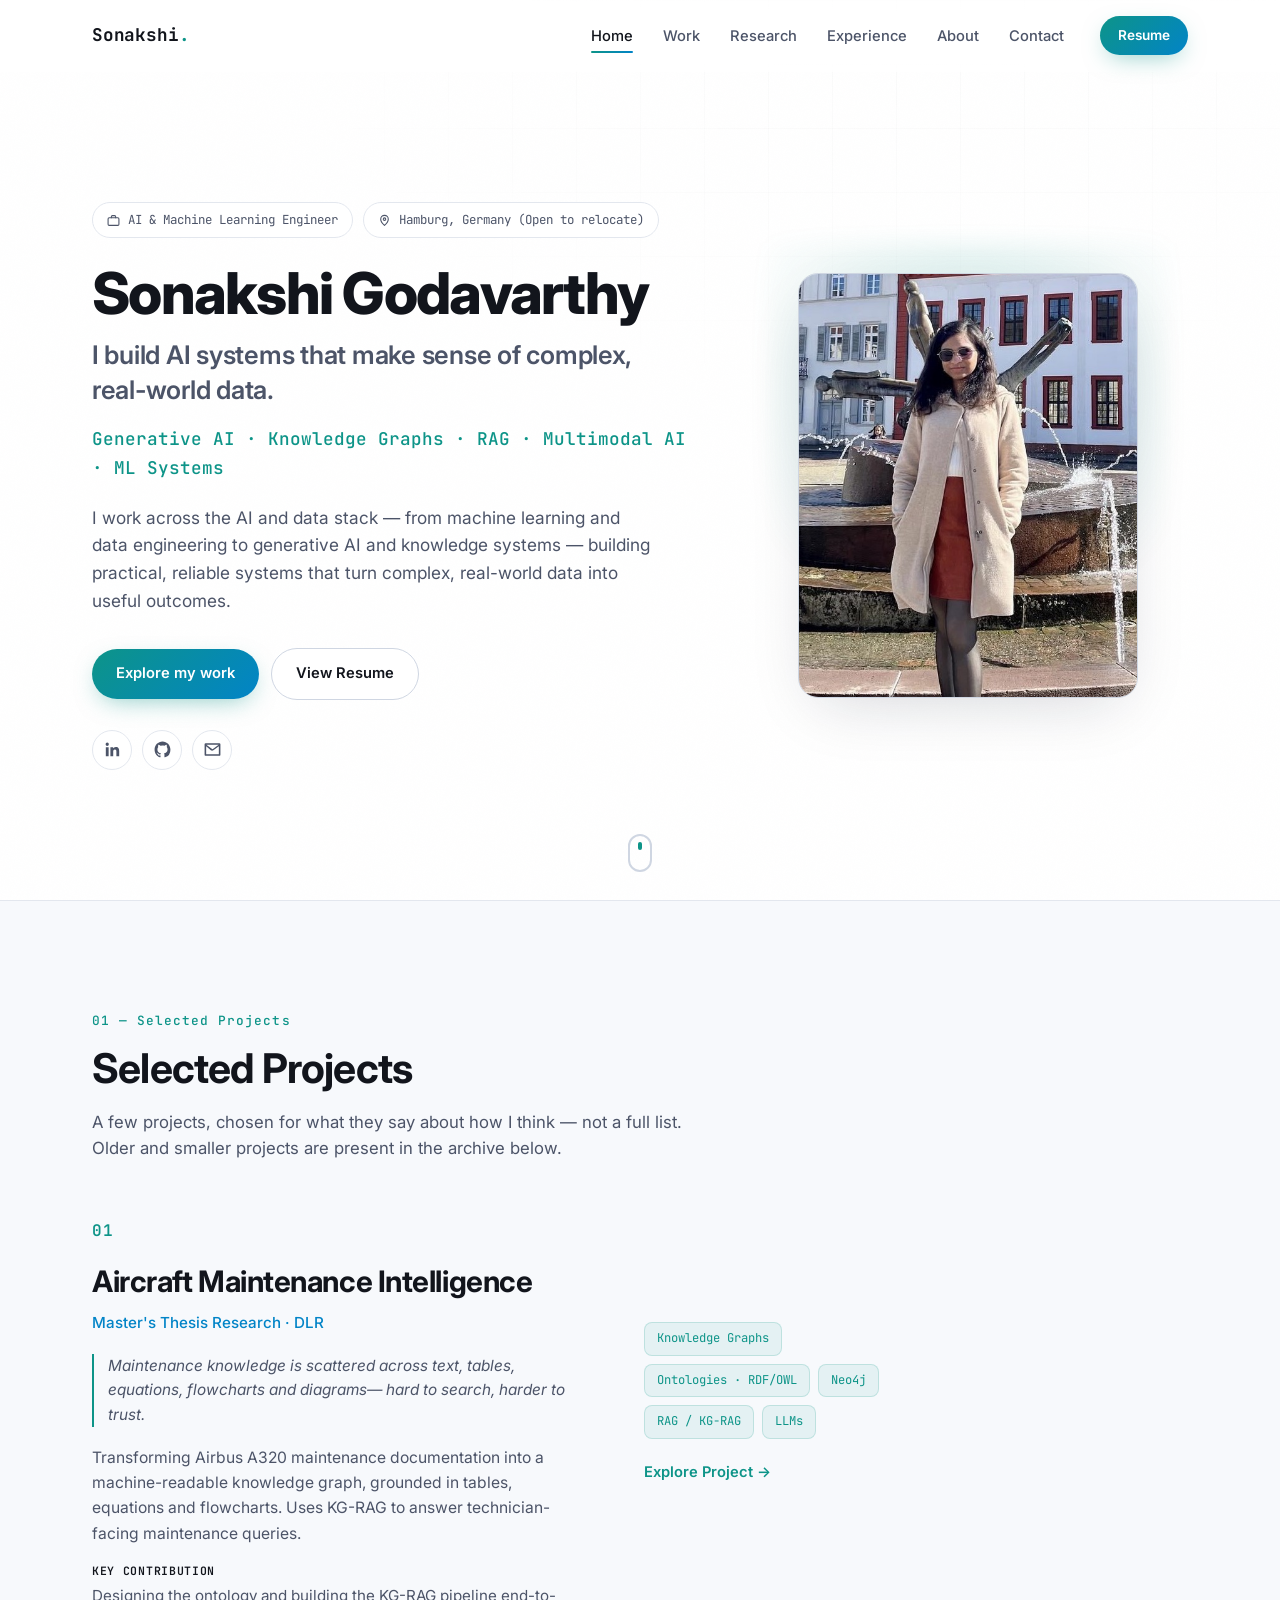
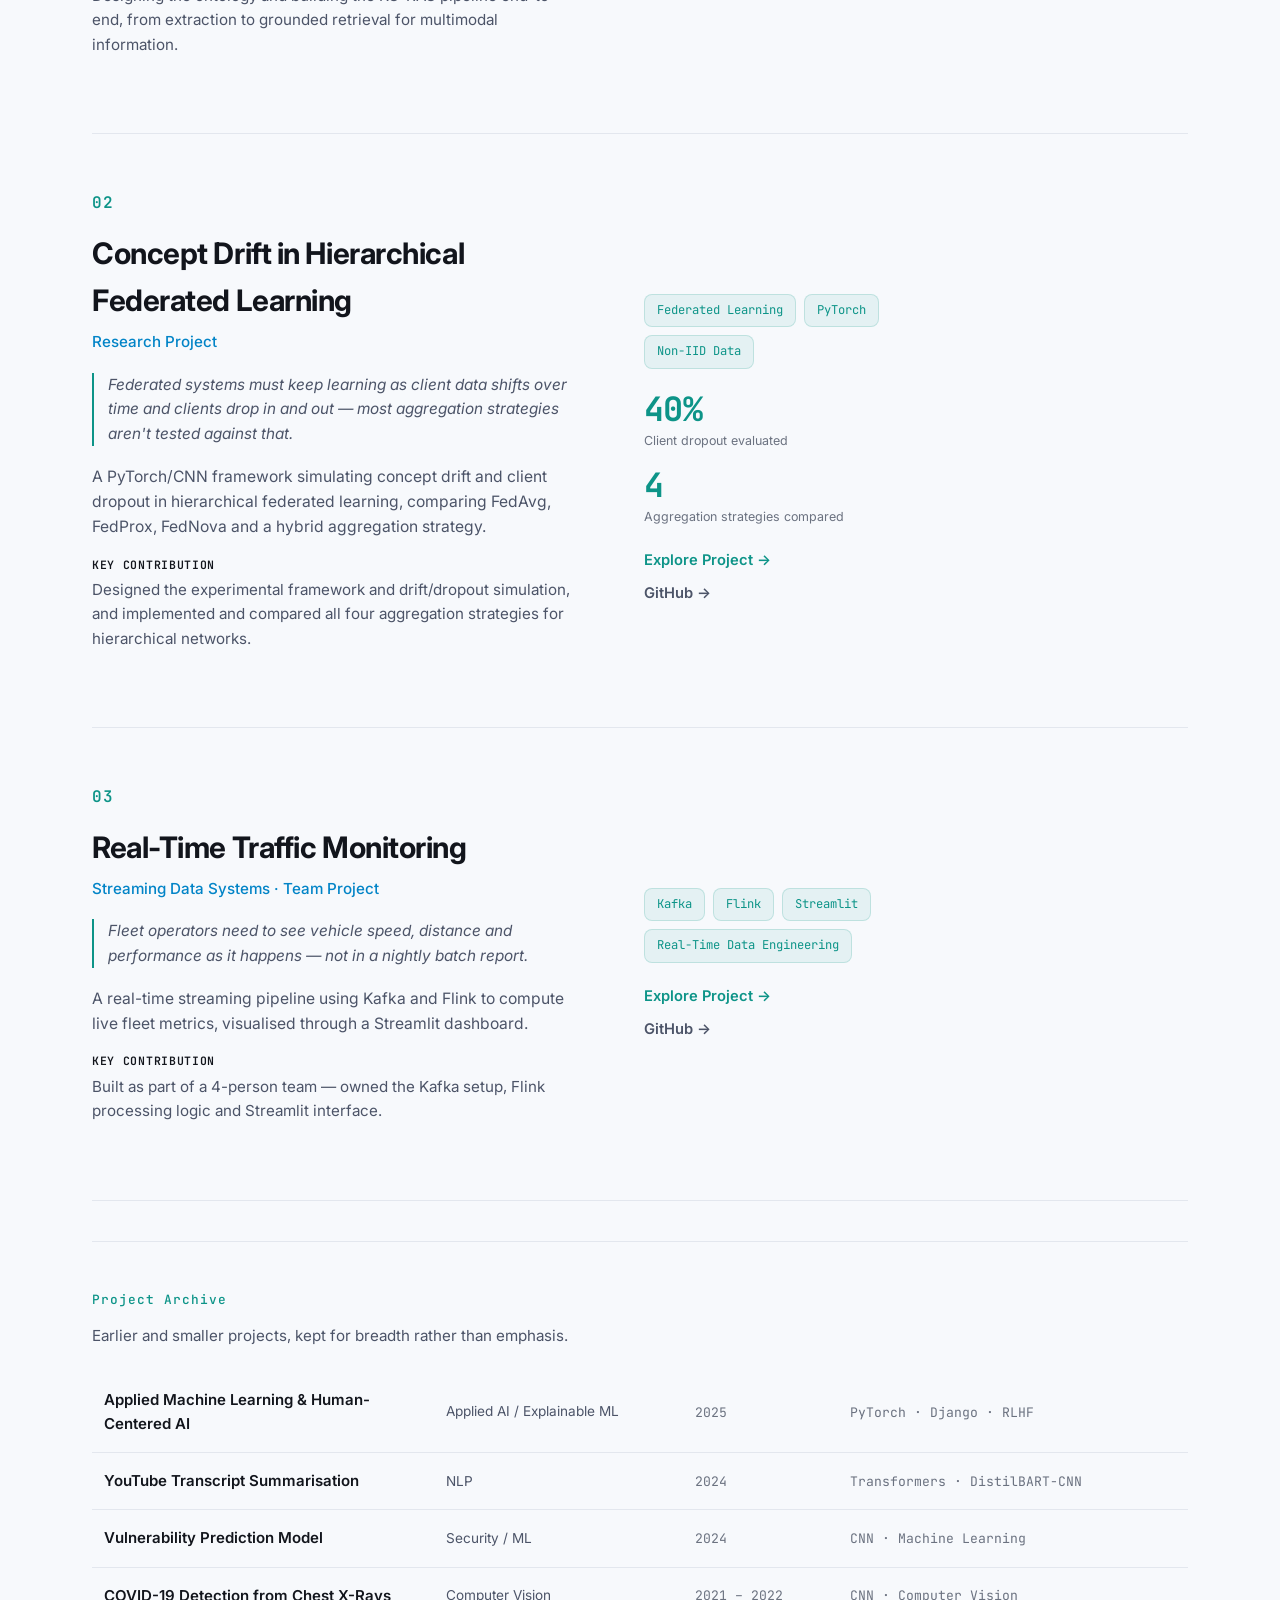
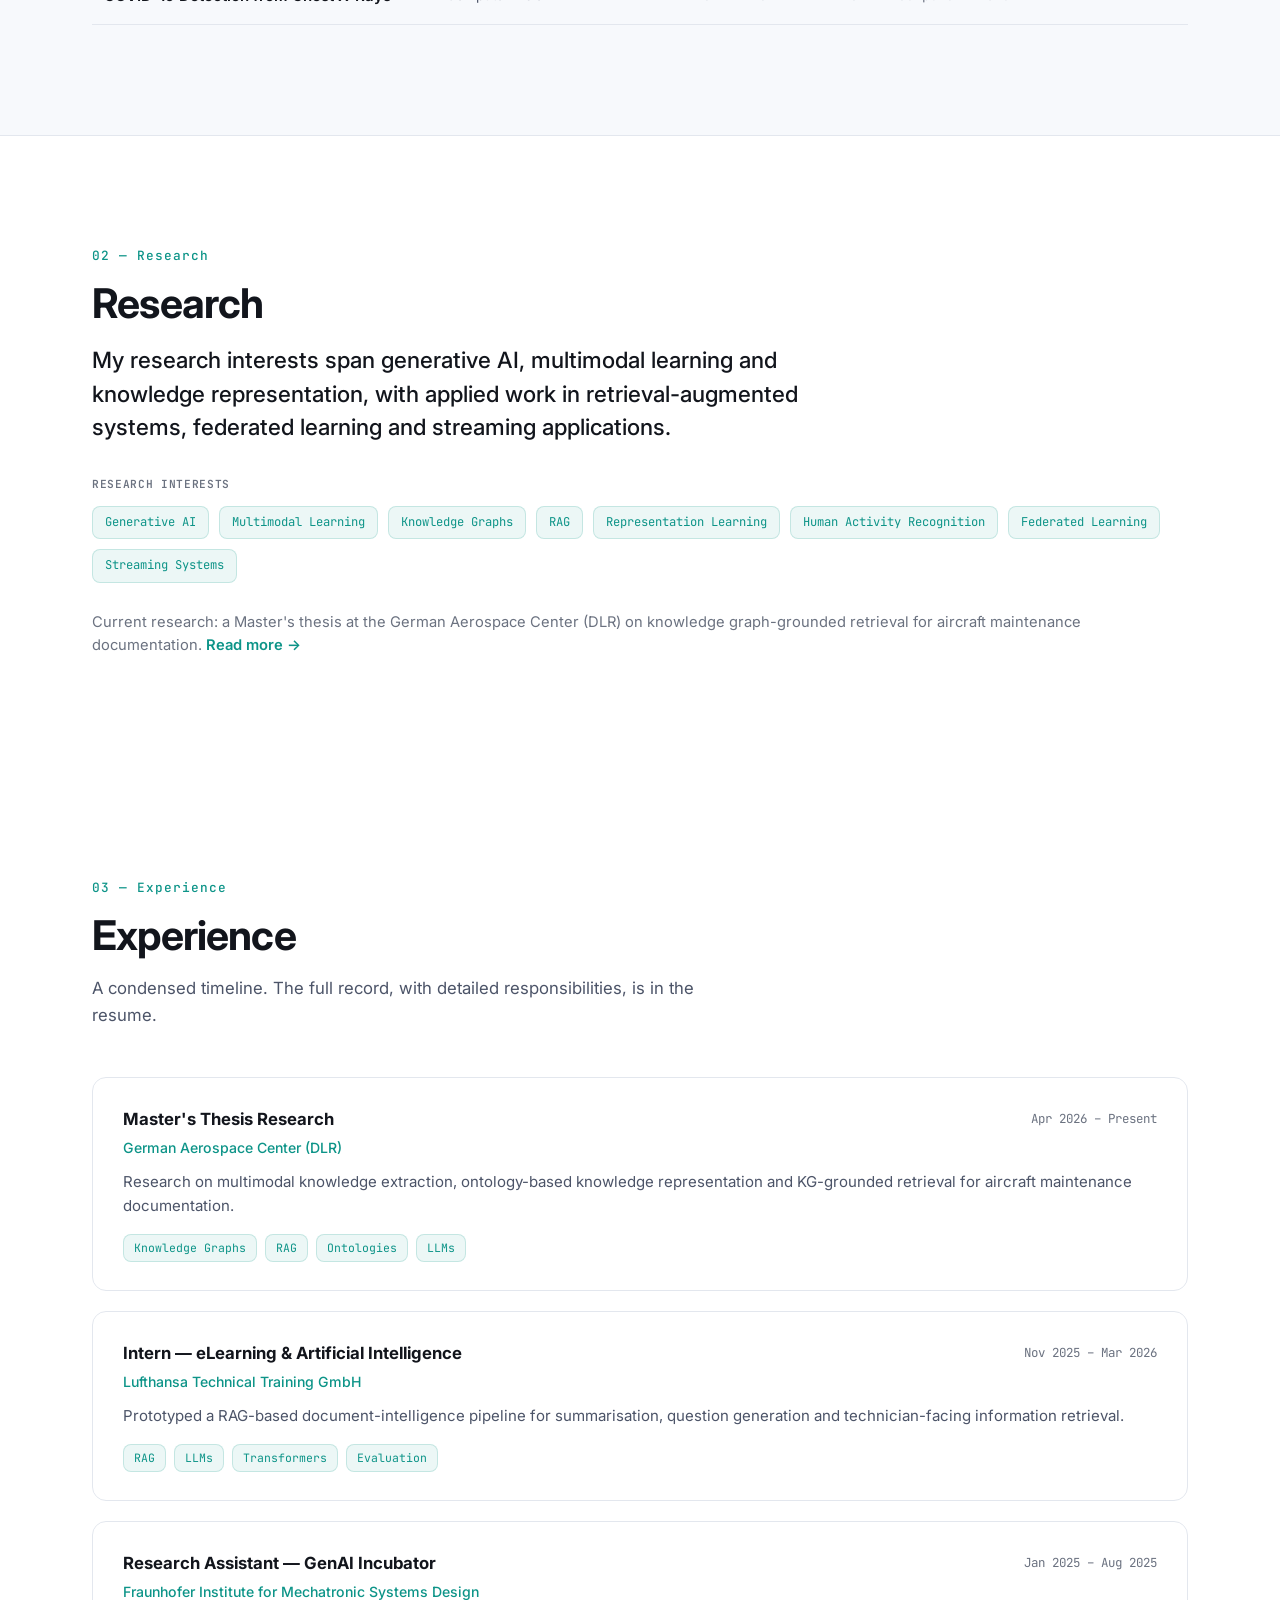
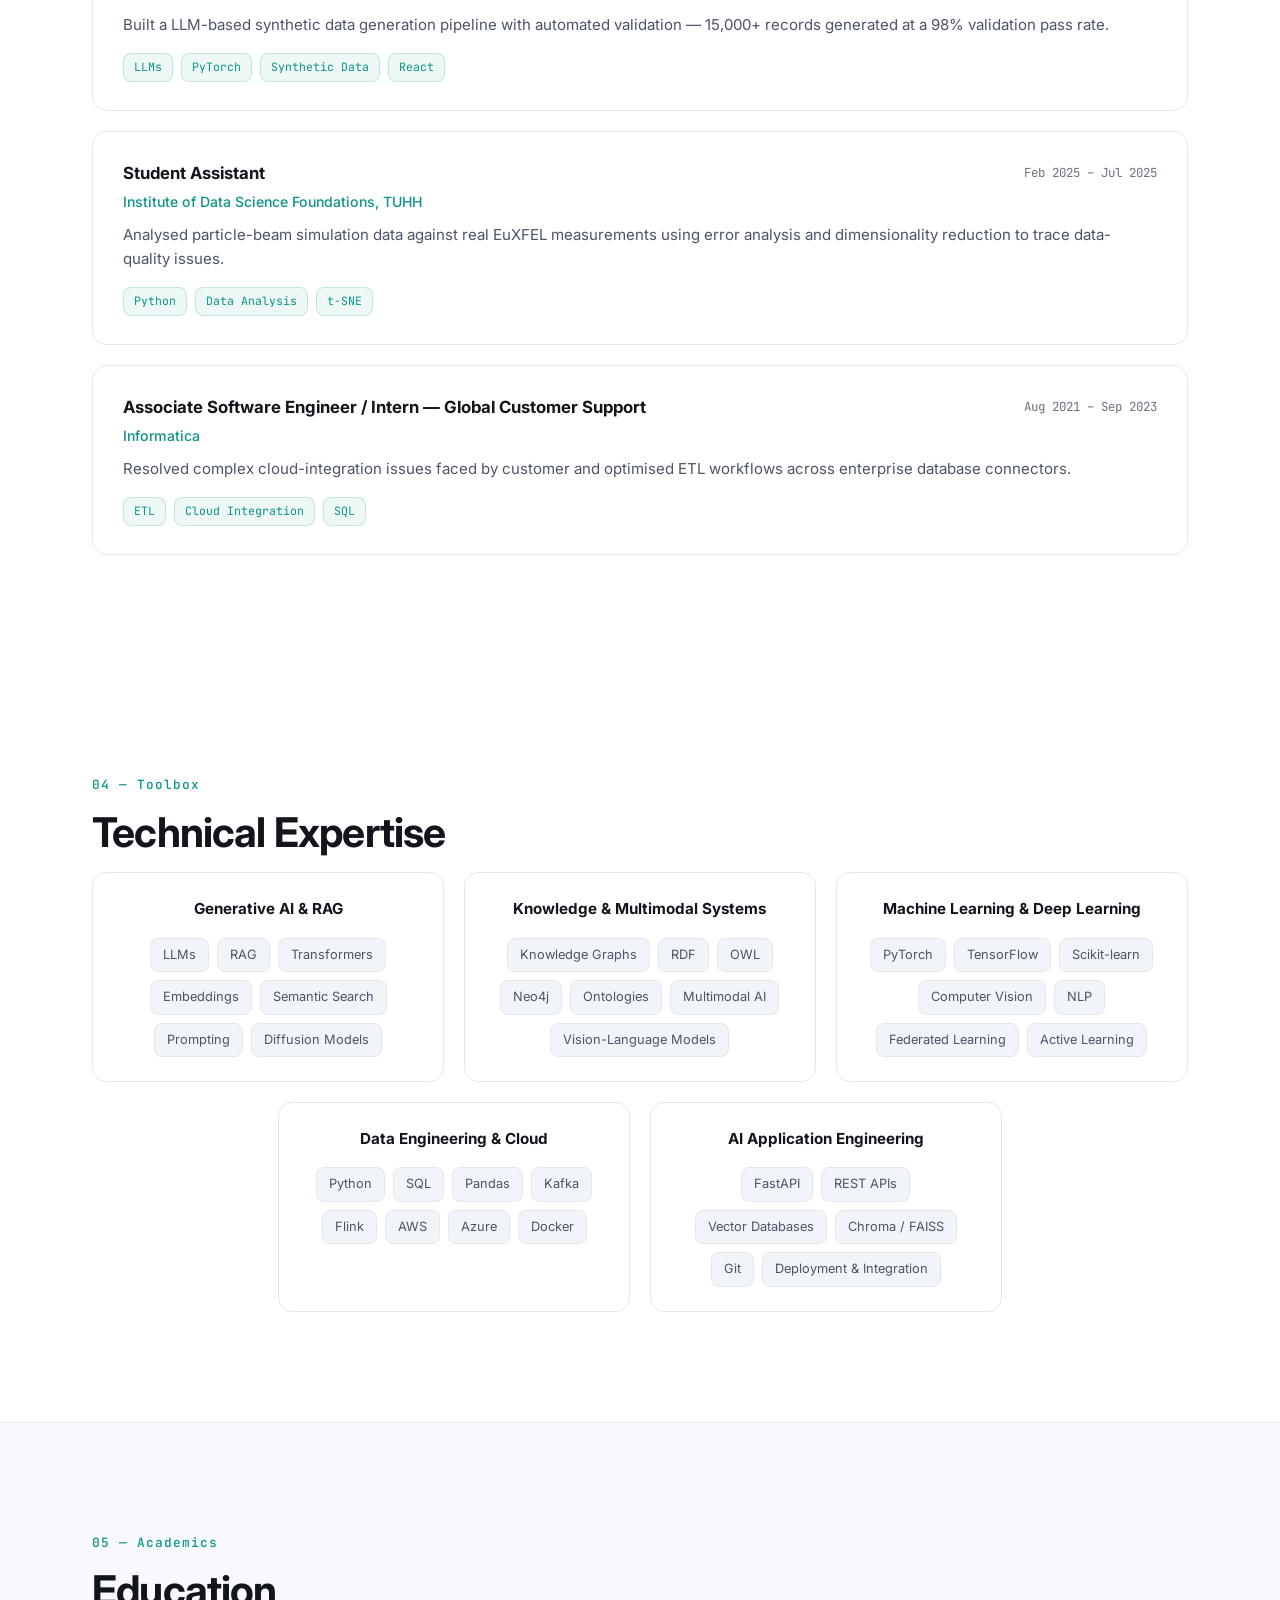
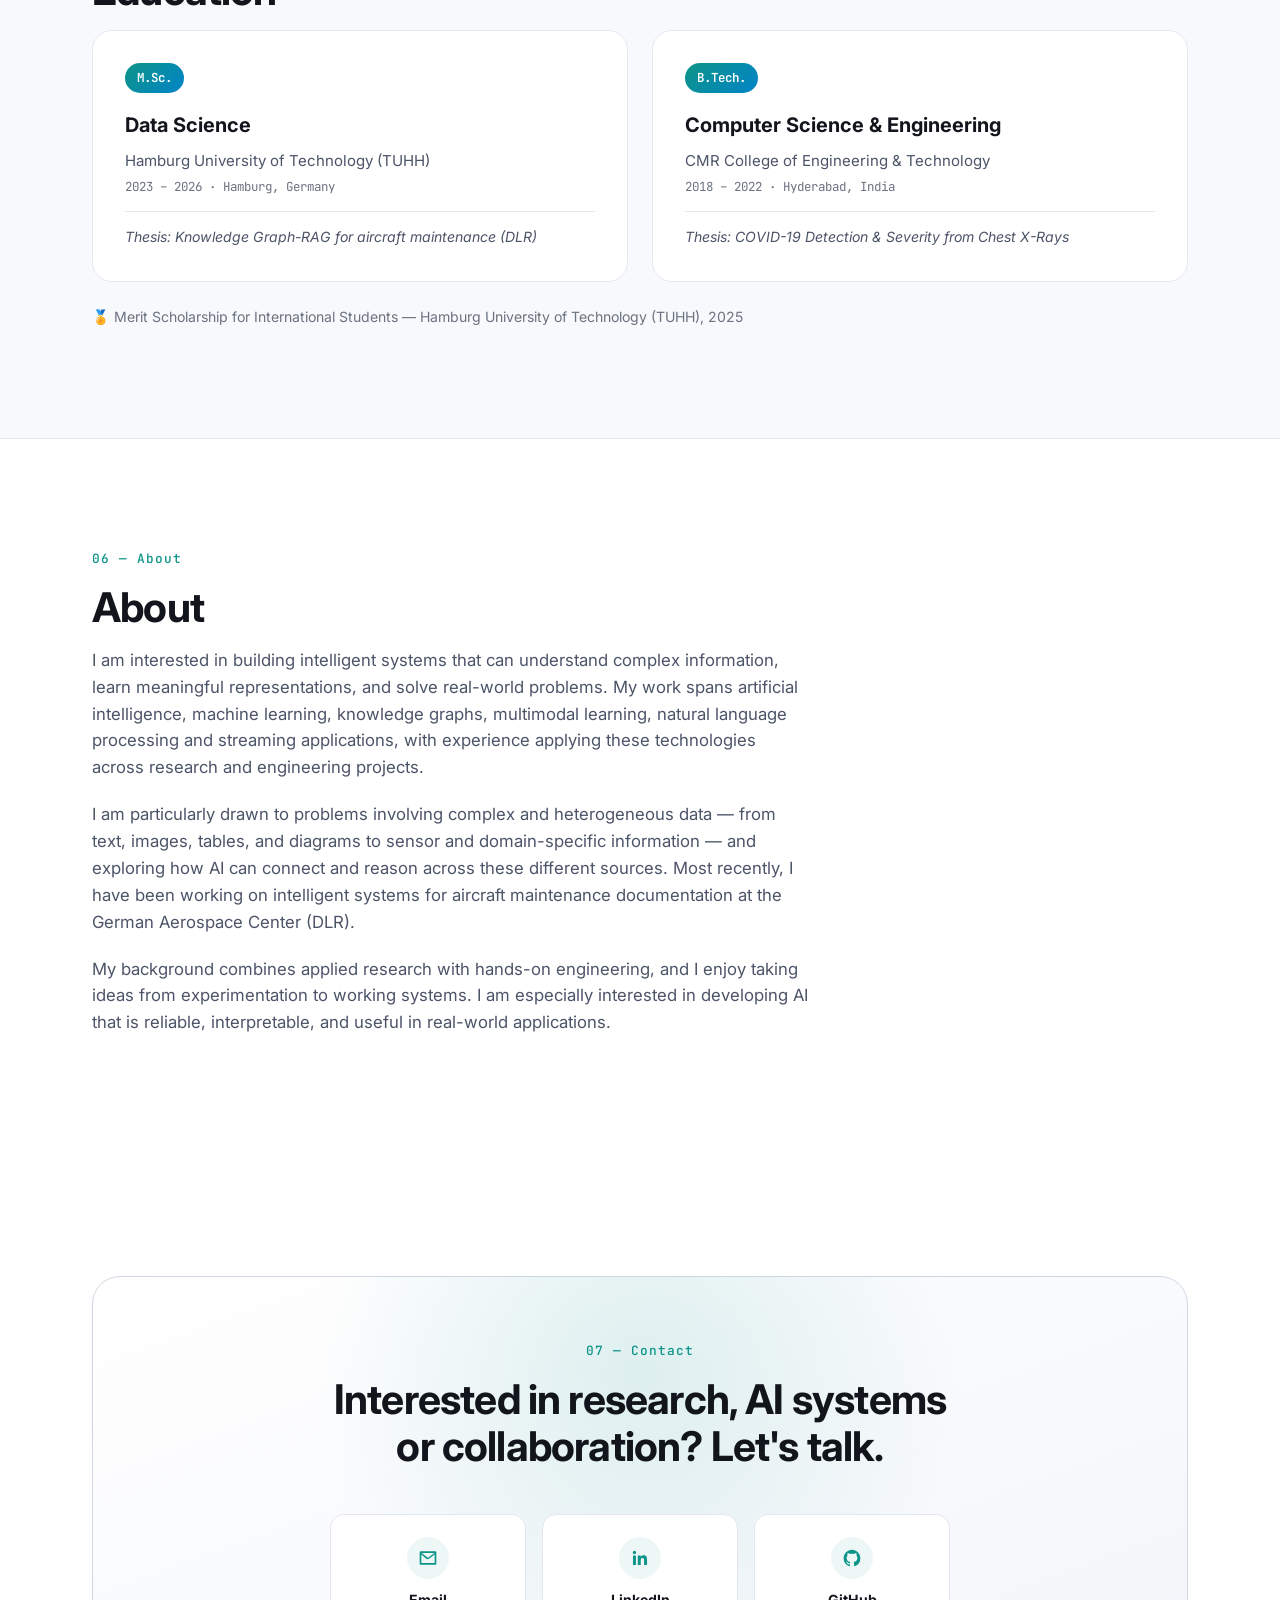
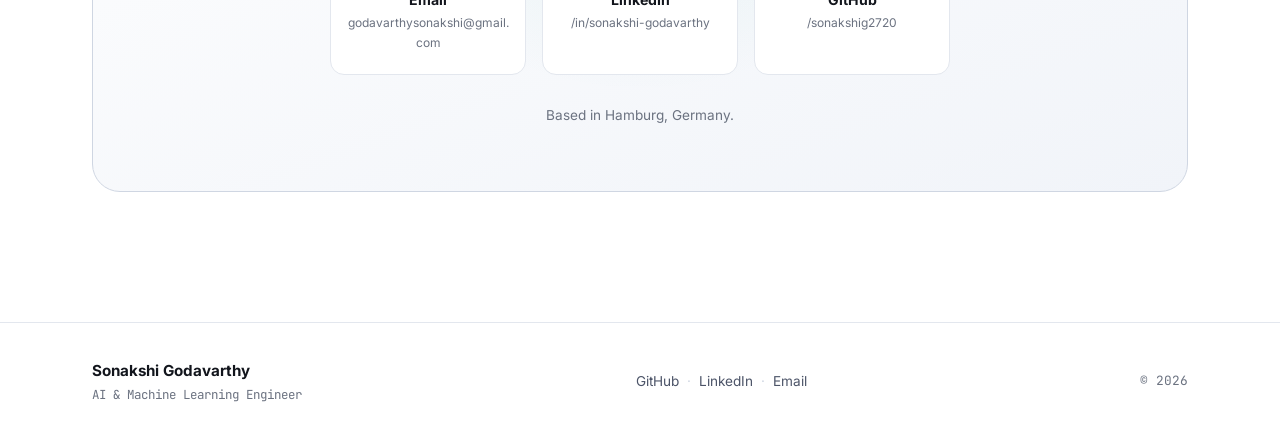
==== commit f078afdf: "removed pictures on home page" ====
--- a/index.html
+++ b/index.html
@@ -10,6 +10,7 @@
 <link rel="preconnect" href="https://fonts.gstatic.com" crossorigin>
 <link href="https://fonts.googleapis.com/css2?family=Inter:wght@400;500;600;700;800&family=JetBrains+Mono:wght@400;500;600&display=swap" rel="stylesheet">
 <link rel="stylesheet" href="styles.css">
+<script defer src="/_vercel/insights/script.js"></script>
 </head>
 <body>
 
@@ -110,30 +111,19 @@
             maintenance queries.
           </p>
           <p class="work-contribution"><span>Key contribution</span> Designing the ontology and building the KG-RAG pipeline end-to-end, from extraction to grounded retrieval for multimodal information.</p>
+        </div>
+        <div class="work-side">
           <div class="work-tags">
             <span>Knowledge Graphs</span><span>Ontologies · RDF/OWL</span><span>Neo4j</span><span>RAG / KG-RAG</span><span>LLMs</span>
           </div>
-          <a href="projects/aircraft-maintenance-kg.html" class="work-link">Explore Project →</a>
-        </div>
-        <div class="work-visual">
-          <div class="pipeline-diagram">
-            <div class="pipeline-step">SGML / Documents</div>
-            <div class="pipeline-arrow">↓</div>
-            <div class="pipeline-step">Information Extraction</div>
-            <div class="pipeline-arrow">↓</div>
-            <div class="pipeline-step">Ontology Mapping</div>
-            <div class="pipeline-arrow">↓</div>
-            <div class="pipeline-step">Knowledge Graph</div>
-            <div class="pipeline-arrow">↓</div>
-            <div class="pipeline-step">KG-RAG</div>
-            <div class="pipeline-arrow">↓</div>
-            <div class="pipeline-step pipeline-step-end">Maintenance Query</div>
+          <div class="work-links">
+            <a href="projects/aircraft-maintenance-kg.html" class="work-link">Explore Project →</a>
           </div>
         </div>
       </article>
 
       <!-- PROJECT 02 — Federated Learning -->
-      <article class="work-card work-card-reverse reveal">
+      <article class="work-card reveal">
         <div class="work-main">
           <span class="work-num">02</span>
           <h3 class="work-title">Concept Drift in Hierarchical Federated Learning</h3>
@@ -144,6 +134,8 @@
             learning, comparing FedAvg, FedProx, FedNova and a hybrid aggregation strategy.
           </p>
           <p class="work-contribution"><span>Key contribution</span> Designed the experimental framework and drift/dropout simulation, and implemented and compared all four aggregation strategies for hierarchical networks.</p>
+        </div>
+        <div class="work-side">
           <div class="work-tags">
             <span>Federated Learning</span><span>PyTorch</span><span>Non-IID Data</span>
           </div>
@@ -151,52 +143,9 @@
             <div class="metric"><span class="metric-num">40%</span><span class="metric-label">Client dropout evaluated</span></div>
             <div class="metric"><span class="metric-num">4</span><span class="metric-label">Aggregation strategies compared</span></div>
           </div>
-          <a href="projects/federated-learning.html" class="work-link">Explore Project →</a>
-          <a href="https://github.com/sonakshig2720/Hierarchical_Federated_Learning" target="_blank" rel="noopener" class="work-link work-link-secondary">GitHub →</a>
-        </div>
-        <div class="work-visual">
-          <div class="pipeline-diagram pipeline-diagram-wide">
-            <div class="pipeline-step">
-              <strong>MNIST Dataset</strong>
-              <span>60K train + 10K test images</span>
-            </div>
-            <div class="pipeline-arrow">↓</div>
-            <div class="pipeline-step">
-              <strong>Data Preparation</strong>
-              <span>Tensor conversion · Normalization · Client partitioning</span>
-            </div>
-            <div class="pipeline-arrow">↓</div>
-            <div class="pipeline-step">
-              <strong>Concept Drift Module</strong>
-              <span>No drift · Synchronous · Gradual · Abrupt</span>
-            </div>
-            <div class="pipeline-arrow">↓</div>
-            <div class="pipeline-step">
-              <strong>Client Layer</strong>
-              <span>12–24 clients · Local CNN training · Up to 40% dropout</span>
-            </div>
-            <div class="pipeline-arrow">↓</div>
-            <div class="pipeline-branch">
-              <div class="pipeline-branch-col">
-                <span class="pipeline-branch-label">3-Level</span>
-                <span>12 Clients → 4 Edge → 2 Intermediate → 1 Global</span>
-              </div>
-              <div class="pipeline-branch-col">
-                <span class="pipeline-branch-label">4-Level</span>
-                <span>24 Clients → 8 Edge → 4 Intermediate → 2 → 1 Global</span>
-              </div>
-            </div>
-            <p class="pipeline-note">Aggregation at each server layer: FedAvg · FedProx · FedNova · Hybrid</p>
-            <div class="pipeline-arrow">↓</div>
-            <div class="pipeline-step">
-              <strong>Global CNN Model</strong>
-              <span>Updated every round · 20 rounds</span>
-            </div>
-            <div class="pipeline-arrow">↓</div>
-            <div class="pipeline-step pipeline-step-end">
-              <strong>Performance Evaluation</strong>
-              <span>Accuracy · Drop magnitude · Recovery round · Recovery rate</span>
-            </div>
+          <div class="work-links">
+            <a href="projects/federated-learning.html" class="work-link">Explore Project →</a>
+            <a href="https://github.com/sonakshig2720/Hierarchical_Federated_Learning" target="_blank" rel="noopener" class="work-link work-link-secondary">GitHub →</a>
           </div>
         </div>
       </article>
@@ -213,16 +162,15 @@
             through a Streamlit dashboard.
           </p>
           <p class="work-contribution"><span>Key contribution</span> Built as part of a 4-person team — owned the Kafka setup, Flink processing logic and Streamlit interface.</p>
+        </div>
+        <div class="work-side">
           <div class="work-tags">
             <span>Kafka</span><span>Flink</span><span>Streamlit</span><span>Real-Time Data Engineering</span>
           </div>
-          <a href="projects/traffic-monitoring.html" class="work-link">Explore Project →</a>
-          <a href="https://github.com/sonakshig2720/Real-time-Traffic-Monitoring" target="_blank" rel="noopener" class="work-link work-link-secondary">GitHub →</a>
-        </div>
-        <div class="work-visual">
-          <video class="work-video" controls playsinline preload="metadata">
-            <source src="assets/videos/traffic-monitoring-demo.mp4" type="video/mp4">
-          </video>
+          <div class="work-links">
+            <a href="projects/traffic-monitoring.html" class="work-link">Explore Project →</a>
+            <a href="https://github.com/sonakshig2720/Real-time-Traffic-Monitoring" target="_blank" rel="noopener" class="work-link work-link-secondary">GitHub →</a>
+          </div>
         </div>
       </article>
 
--- a/styles.css
+++ b/styles.css
@@ -351,15 +351,25 @@
 
 .work-card {
   display: grid;
-  grid-template-columns: 1.3fr 1fr;
-  gap: 48px;
+  grid-template-columns: minmax(0, 480px) 300px;
+  gap: 72px;
   padding: 56px 0;
   border-bottom: 1px solid var(--border);
   align-items: start;
 }
 .work-list .work-card:first-child { padding-top: 8px; }
-.work-card-reverse .work-main { order: 2; }
-.work-card-reverse .work-visual { order: 1; }
+.work-main { max-width: 480px; }
+
+.work-side {
+  display: flex;
+  flex-direction: column;
+  gap: 22px;
+  padding-top: 104px;
+}
+.work-side .work-tags,
+.work-side .work-metrics { margin-bottom: 0; }
+.work-side .work-metrics { flex-direction: column; gap: 16px; }
+.work-links { display: flex; flex-direction: column; gap: 10px; align-items: flex-start; }
 
 .work-num {
   display: block;
@@ -452,7 +462,7 @@
   transition: transform 0.25s ease;
 }
 .work-link:hover::after { transform: scaleX(1); }
-.work-link-secondary { color: var(--text-dim); margin-left: 20px; }
+.work-link-secondary { color: var(--text-dim); }
 
 .work-visual { display: flex; align-items: stretch; }
 .visual-placeholder {
@@ -910,8 +920,10 @@
   .hero-grid { grid-template-columns: 1fr; gap: 56px; }
   .hero-visual { order: -1; }
   .portrait-frame { width: min(280px, 60vw); margin: 0 auto; }
-  .work-card, .work-card-reverse { grid-template-columns: 1fr; gap: 28px; }
-  .work-card-reverse .work-main, .work-card-reverse .work-visual { order: initial; }
+  .work-card { grid-template-columns: 1fr; gap: 24px; }
+  .work-main { max-width: none; }
+  .work-side { padding-top: 0; }
+  .work-links { flex-direction: row; flex-wrap: wrap; gap: 10px 24px; }
   .expertise-card { flex-basis: calc((100% - 20px) / 2); }
   .contact-grid { grid-template-columns: repeat(3, 1fr); }
   .archive-row { grid-template-columns: 1.4fr 1fr 1.4fr; }
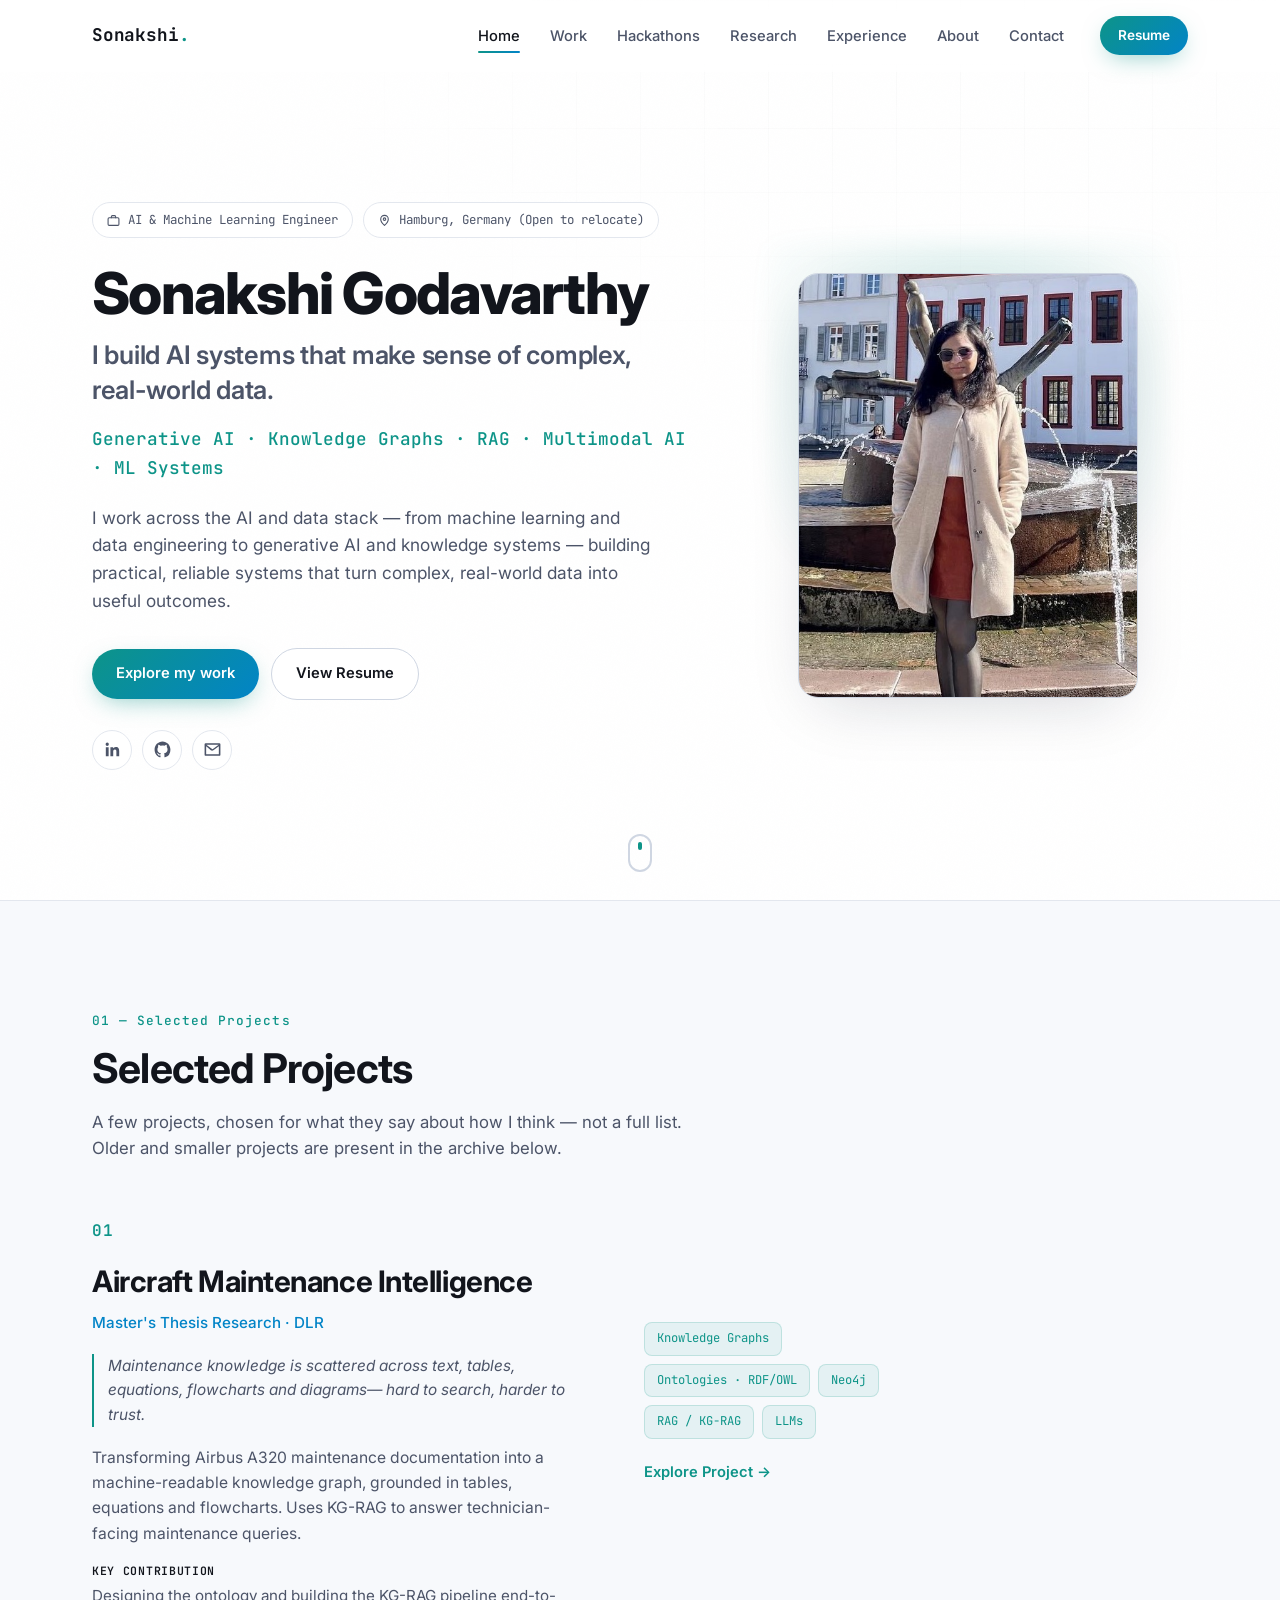
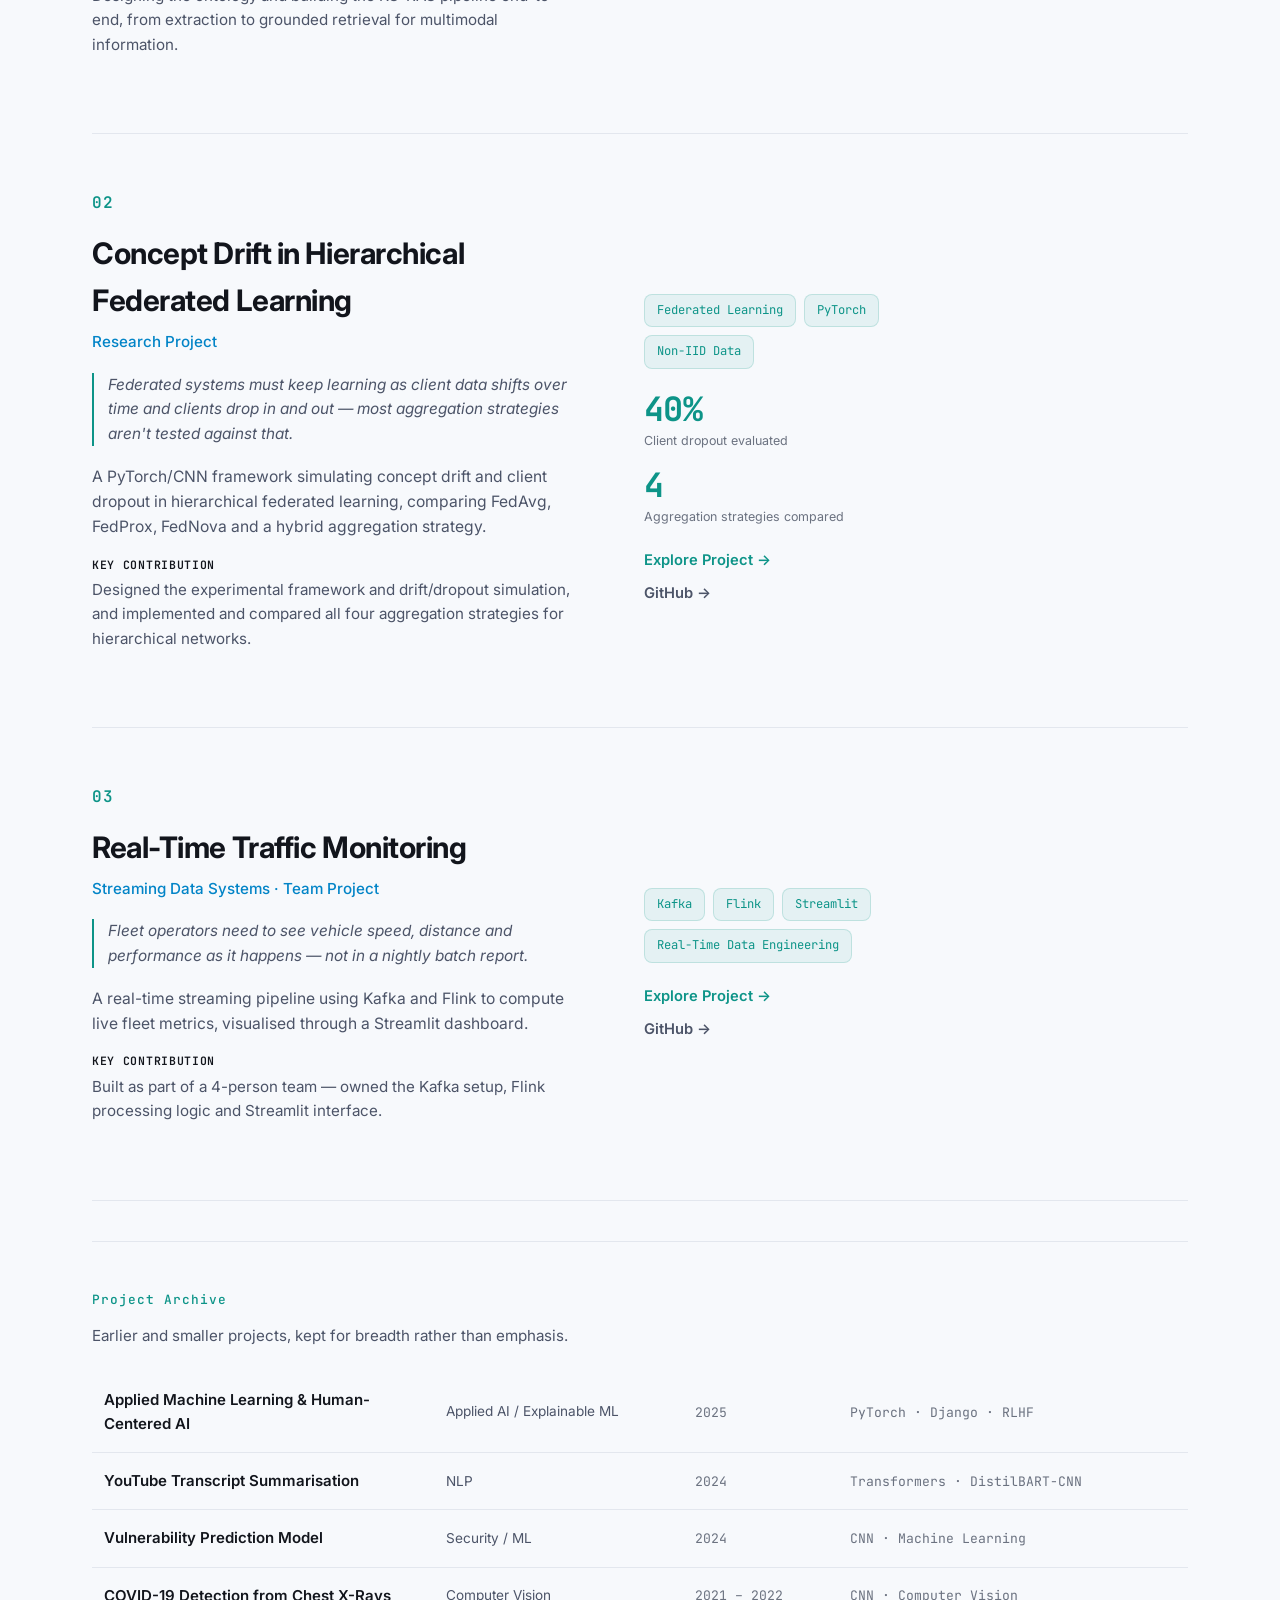
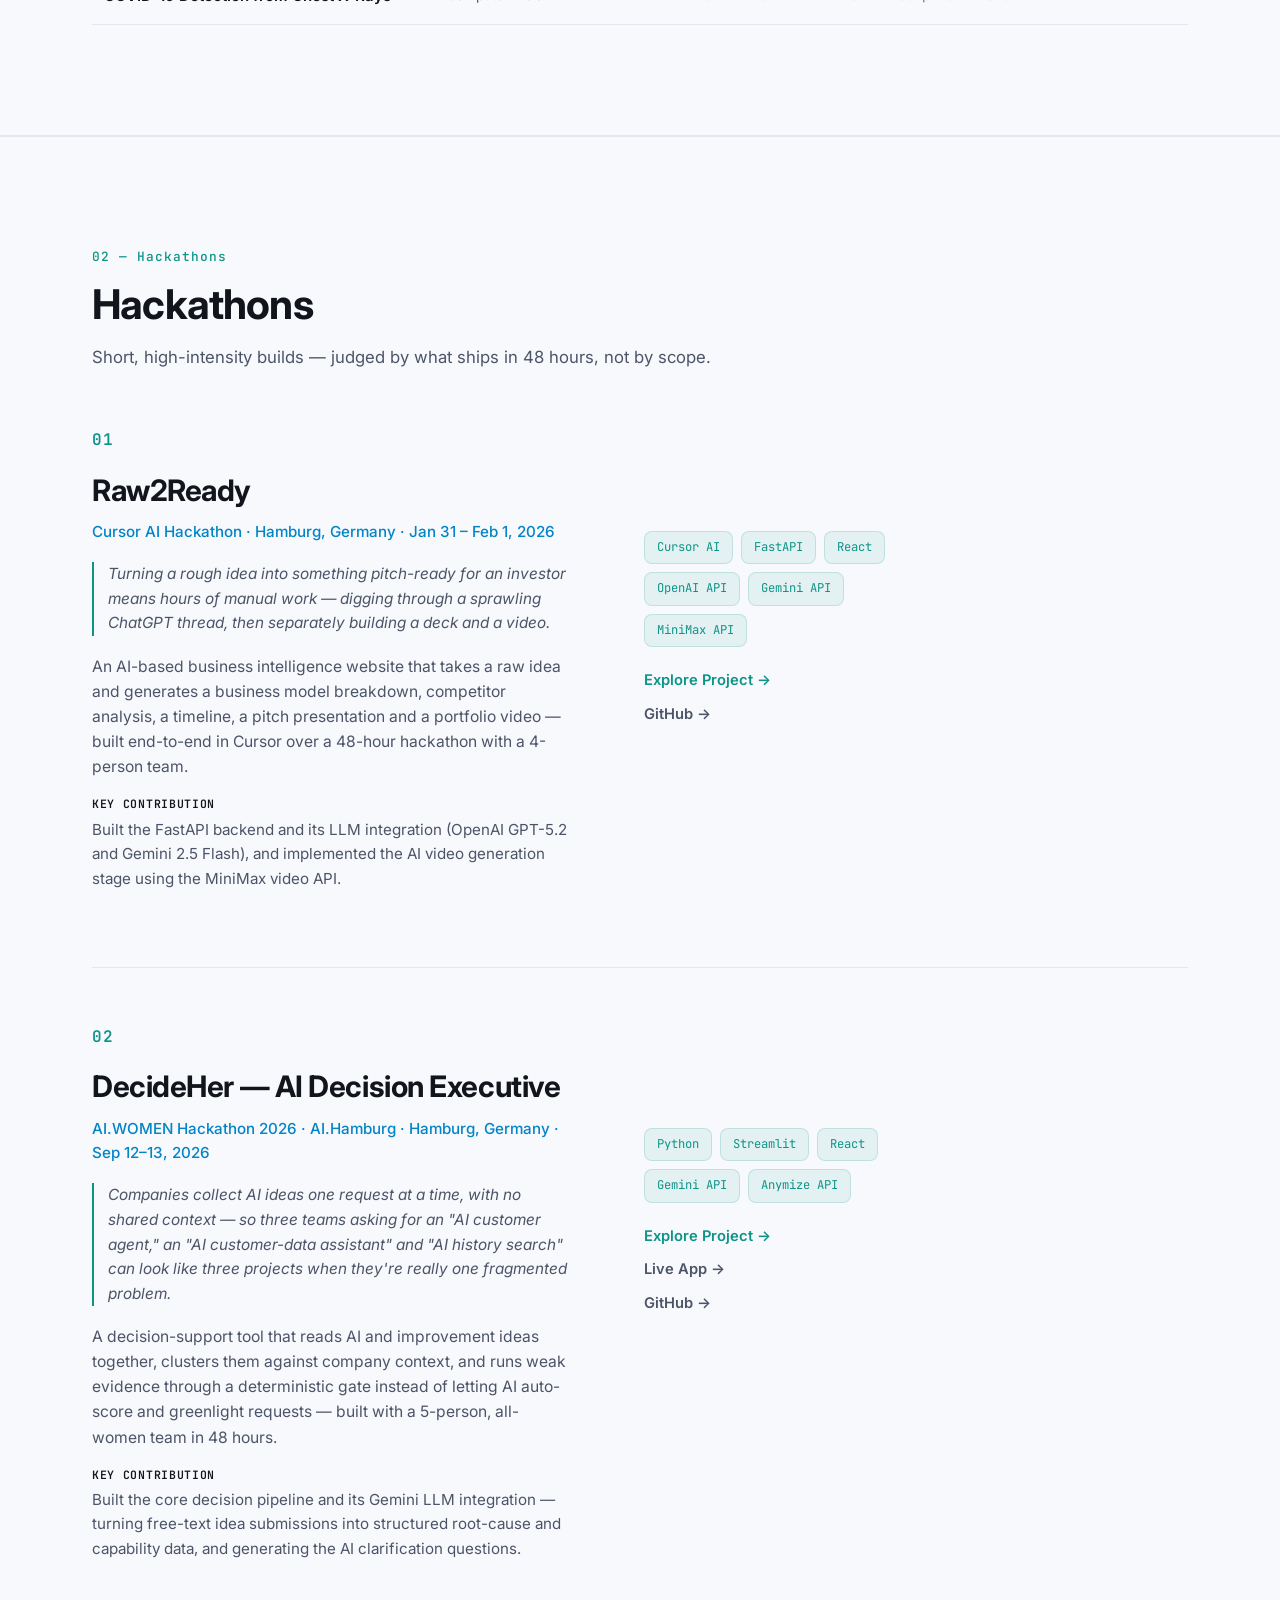
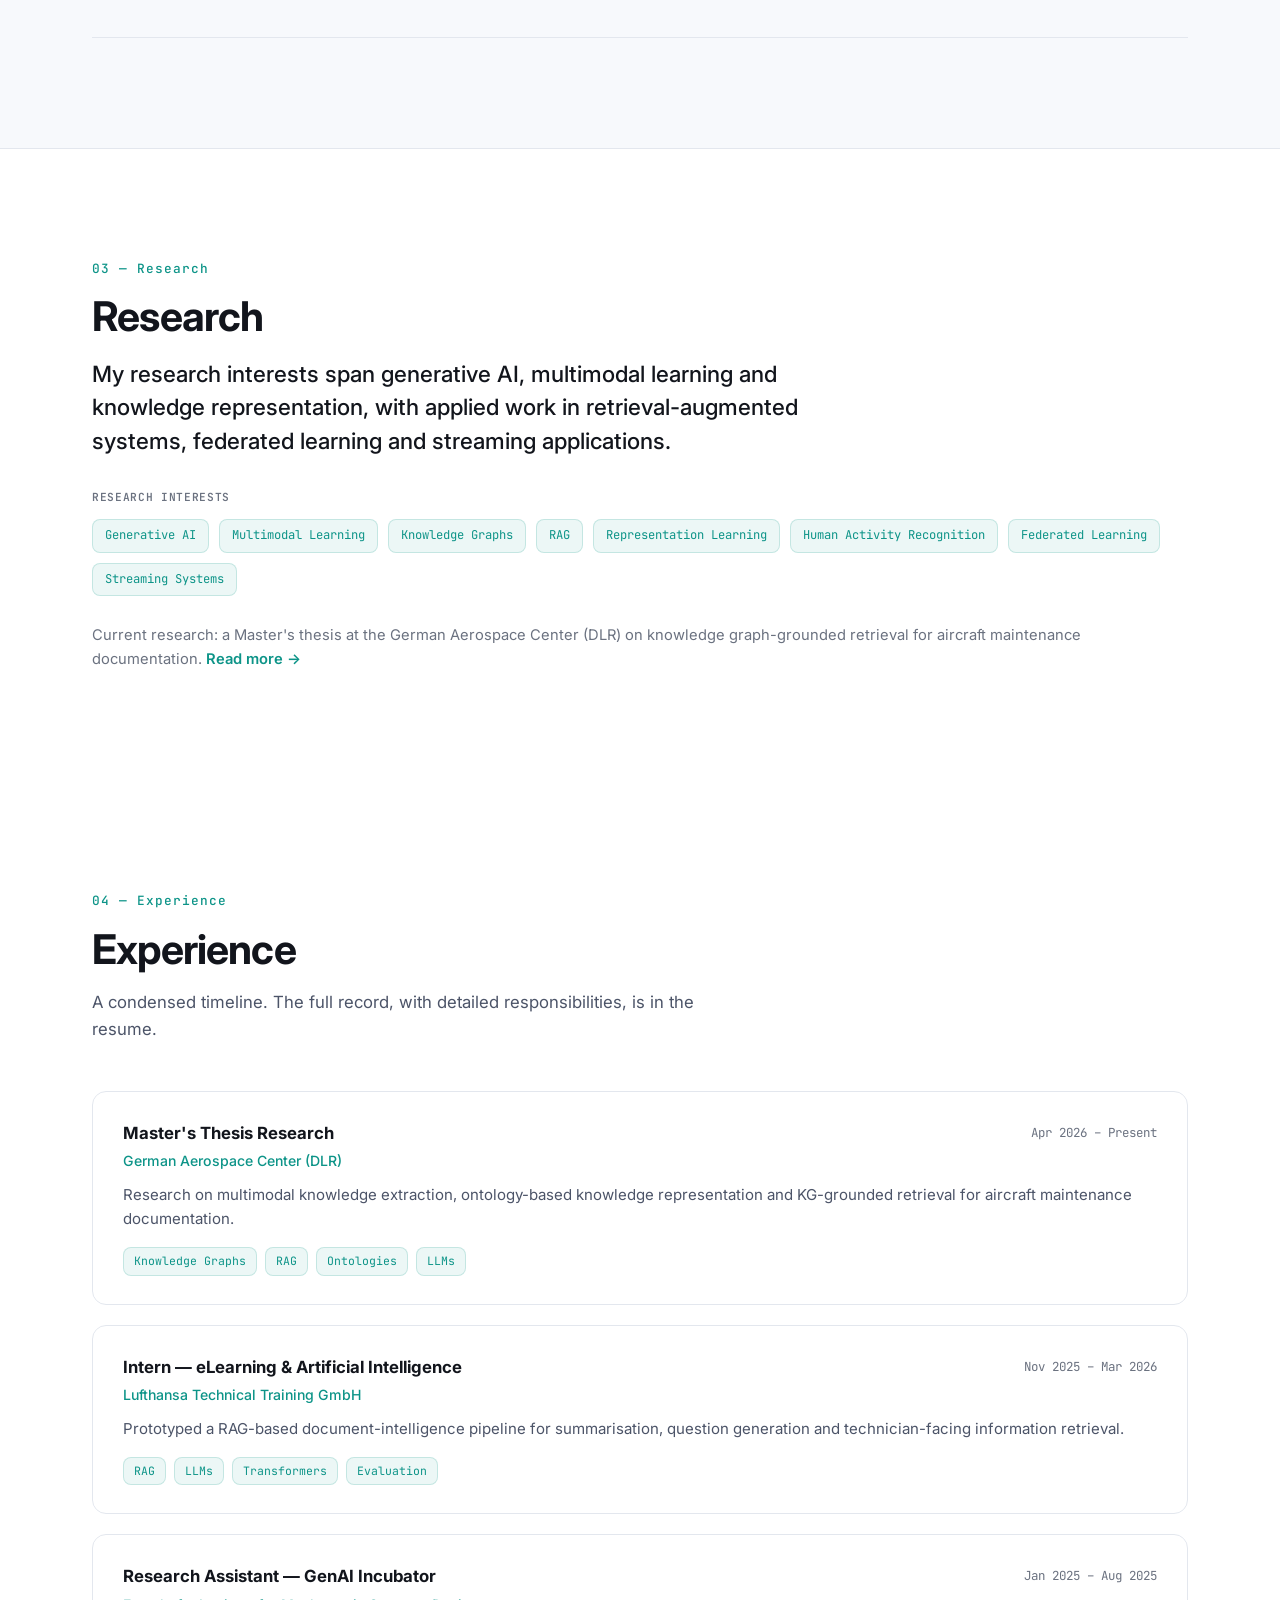
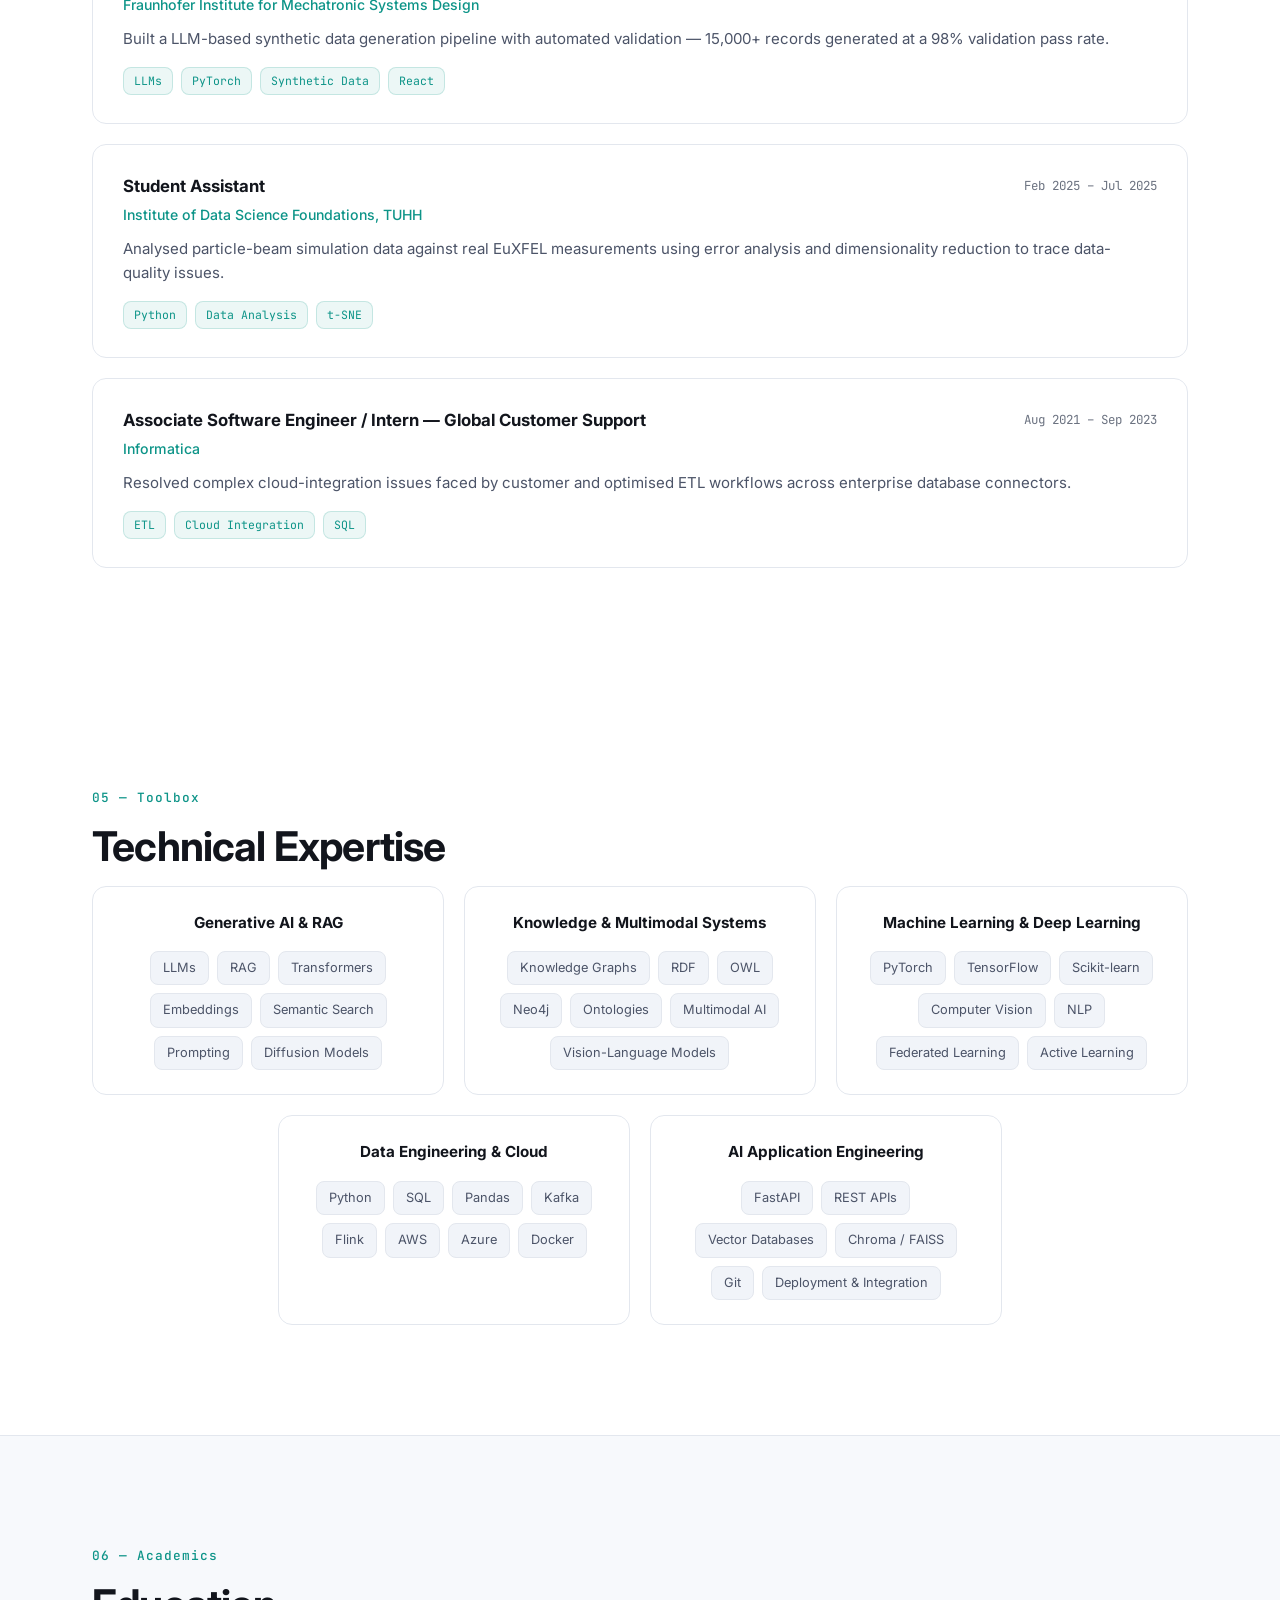
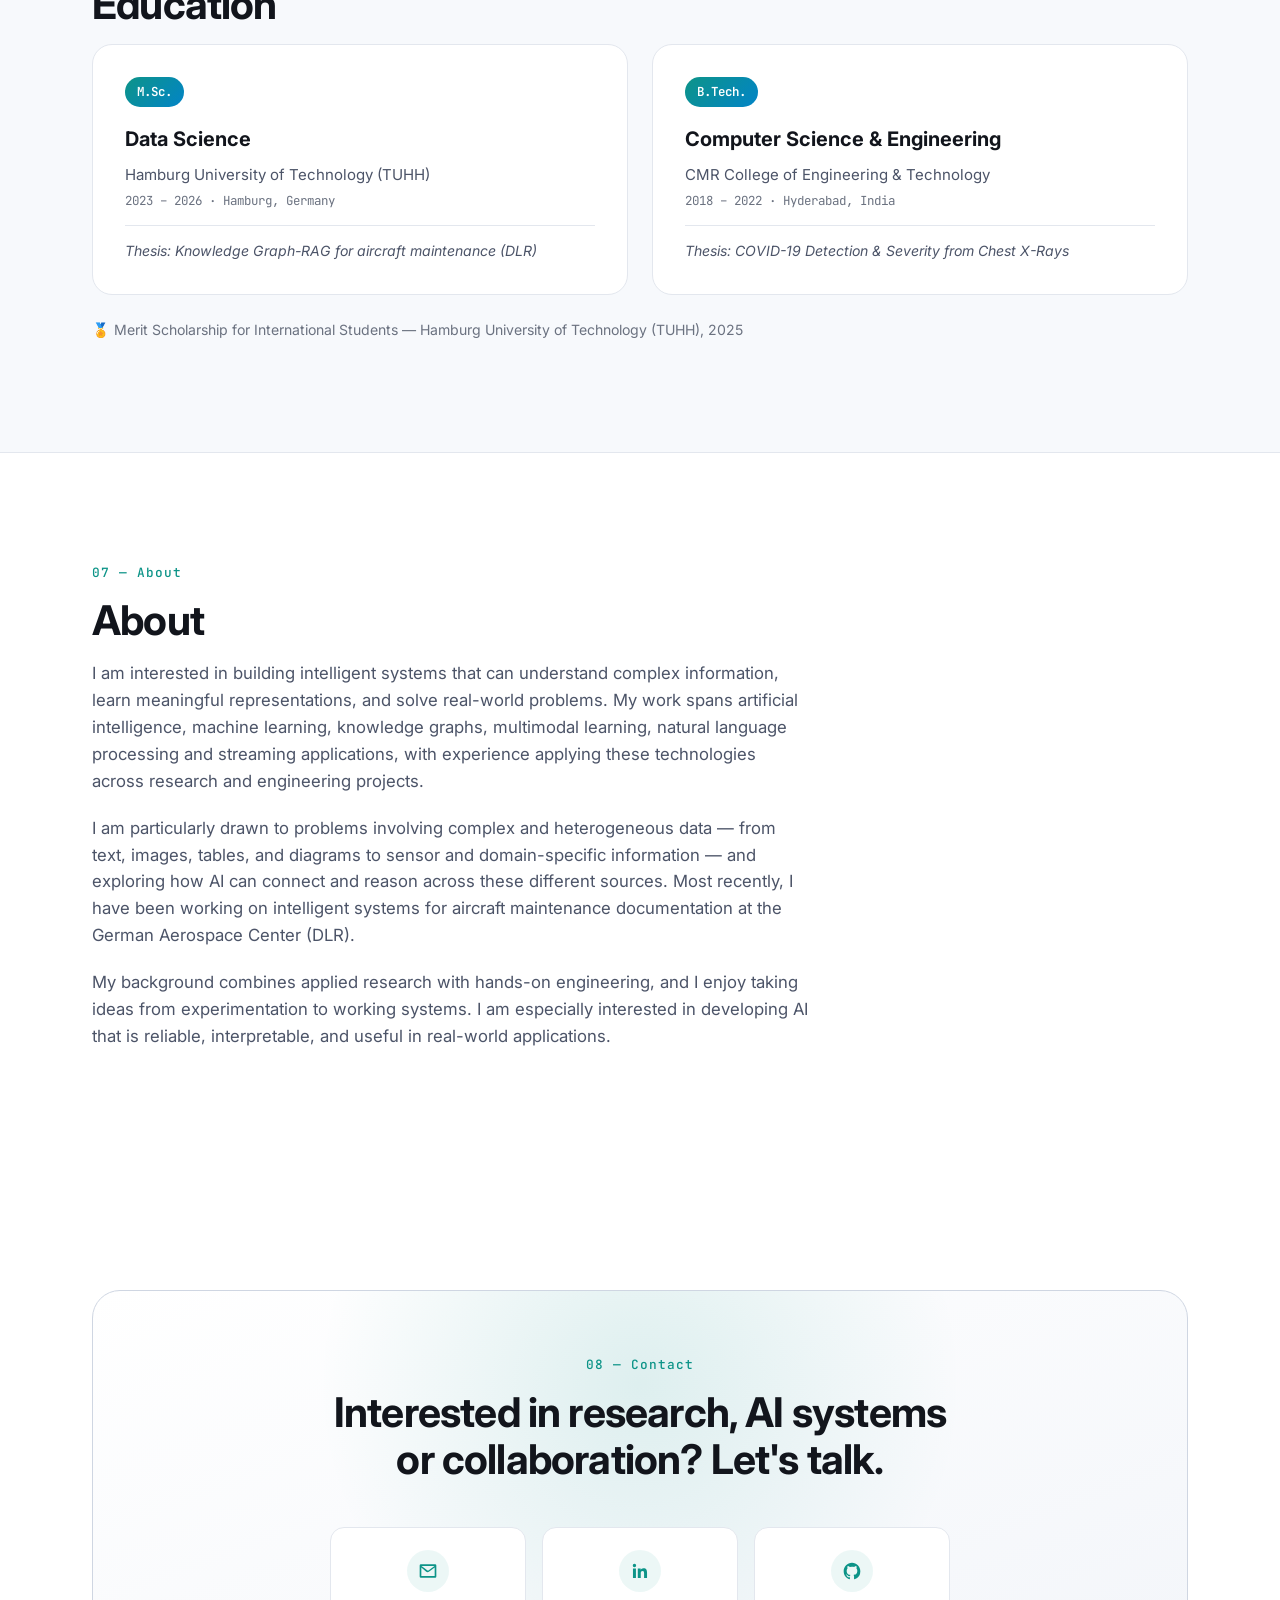
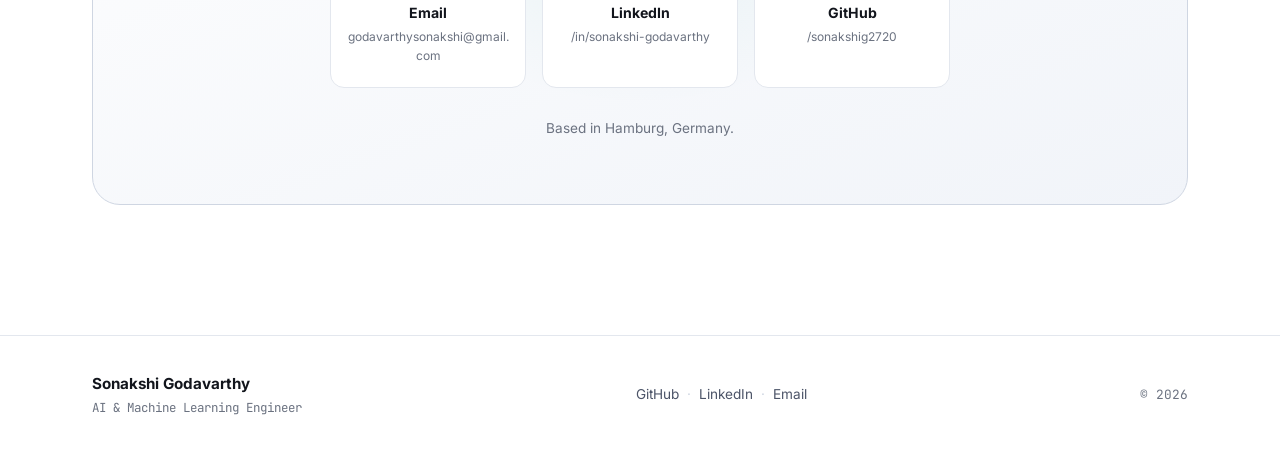
==== commit 3a33f496: "Add Hackathons section with Raw2Ready and DecideHer projects Adds a new Hackathons section to the ho" ====
--- a/index.html
+++ b/index.html
@@ -26,6 +26,7 @@
     <ul class="nav-links" id="navLinks">
       <li><a href="#home" class="nav-link active-link">Home</a></li>
       <li><a href="#work" class="nav-link">Work</a></li>
+      <li><a href="#hackathons" class="nav-link">Hackathons</a></li>
       <li><a href="#research" class="nav-link">Research</a></li>
       <li><a href="#experience" class="nav-link">Experience</a></li>
       <li><a href="#about" class="nav-link">About</a></li>
@@ -210,10 +211,74 @@
   </div>
 </section>
 
+<!-- ================= HACKATHONS ================= -->
+<section id="hackathons" class="section work-section">
+  <div class="container">
+    <p class="section-kicker">02 — Hackathons</p>
+    <h2 class="section-title reveal">Hackathons</h2>
+    <p class="section-sub reveal">Short, high-intensity builds — judged by what ships in 48 hours, not by scope.</p>
+
+    <div class="work-list">
+
+      <!-- HACKATHON 01 — Raw2Ready -->
+      <article class="work-card reveal">
+        <div class="work-main">
+          <span class="work-num">01</span>
+          <h3 class="work-title">Raw2Ready</h3>
+          <p class="work-subtitle">Cursor AI Hackathon · Hamburg, Germany · Jan 31 – Feb 1, 2026</p>
+          <p class="work-problem">Turning a rough idea into something pitch-ready for an investor means hours of manual work — digging through a sprawling ChatGPT thread, then separately building a deck and a video.</p>
+          <p class="work-desc">
+            An AI-based business intelligence website that takes a raw idea and generates a business model breakdown,
+            competitor analysis, a timeline, a pitch presentation and a portfolio video — built end-to-end in Cursor
+            over a 48-hour hackathon with a 4-person team.
+          </p>
+          <p class="work-contribution"><span>Key contribution</span> Built the FastAPI backend and its LLM integration (OpenAI GPT-5.2 and Gemini 2.5 Flash), and implemented the AI video generation stage using the MiniMax video API.</p>
+        </div>
+        <div class="work-side">
+          <div class="work-tags">
+            <span>Cursor AI</span><span>FastAPI</span><span>React</span><span>OpenAI API</span><span>Gemini API</span><span>MiniMax API</span>
+          </div>
+          <div class="work-links">
+            <a href="projects/raw2ready.html" class="work-link">Explore Project →</a>
+            <a href="https://github.com/rishitank1805/cursor-ai-hackathon-raw2ready" target="_blank" rel="noopener" class="work-link work-link-secondary">GitHub →</a>
+          </div>
+        </div>
+      </article>
+
+      <!-- HACKATHON 02 — DecideHer -->
+      <article class="work-card reveal">
+        <div class="work-main">
+          <span class="work-num">02</span>
+          <h3 class="work-title">DecideHer — AI Decision Executive</h3>
+          <p class="work-subtitle">AI.WOMEN Hackathon 2026 · AI.Hamburg · Hamburg, Germany · Sep 12–13, 2026</p>
+          <p class="work-problem">Companies collect AI ideas one request at a time, with no shared context — so three teams asking for an "AI customer agent," an "AI customer-data assistant" and "AI history search" can look like three projects when they're really one fragmented problem.</p>
+          <p class="work-desc">
+            A decision-support tool that reads AI and improvement ideas together, clusters them against company context,
+            and runs weak evidence through a deterministic gate instead of letting AI auto-score and greenlight requests —
+            built with a 5-person, all-women team in 48 hours.
+          </p>
+          <p class="work-contribution"><span>Key contribution</span> Built the core decision pipeline and its Gemini LLM integration — turning free-text idea submissions into structured root-cause and capability data, and generating the AI clarification questions.</p>
+        </div>
+        <div class="work-side">
+          <div class="work-tags">
+            <span>Python</span><span>Streamlit</span><span>React</span><span>Gemini API</span><span>Anymize API</span>
+          </div>
+          <div class="work-links">
+            <a href="projects/decideher.html" class="work-link">Explore Project →</a>
+            <a href="https://decideher-ai-women.streamlit.app" target="_blank" rel="noopener" class="work-link work-link-secondary">Live App →</a>
+            <a href="https://github.com/sonakshig2720/DecideHer" target="_blank" rel="noopener" class="work-link work-link-secondary">GitHub →</a>
+          </div>
+        </div>
+      </article>
+
+    </div>
+  </div>
+</section>
+
 <!-- ================= RESEARCH ================= -->
 <section id="research" class="section research-section">
   <div class="container">
-    <p class="section-kicker">02 — Research</p>
+    <p class="section-kicker">03 — Research</p>
     <h2 class="section-title reveal">Research</h2>
     <p class="research-statement reveal">My research interests span generative AI, multimodal learning and knowledge representation, with applied work in retrieval-augmented systems, federated learning and streaming applications.</p>
     <p class="research-tags-label reveal">Research Interests</p>
@@ -234,7 +299,7 @@
 <!-- ================= EXPERIENCE ================= -->
 <section id="experience" class="section experience-section">
   <div class="container">
-    <p class="section-kicker">03 — Experience</p>
+    <p class="section-kicker">04 — Experience</p>
     <h2 class="section-title reveal">Experience</h2>
     <p class="section-sub reveal">A condensed timeline. The full record, with detailed responsibilities, is in the resume.</p>
 
@@ -307,7 +372,7 @@
 <!-- ================= TECHNICAL EXPERTISE ================= -->
 <section id="expertise" class="section expertise-section">
   <div class="container">
-    <p class="section-kicker">04 — Toolbox</p>
+    <p class="section-kicker">05 — Toolbox</p>
     <h2 class="section-title reveal">Technical Expertise</h2>
 
     <div class="expertise-grid">
@@ -359,7 +424,7 @@
 <!-- ================= EDUCATION ================= -->
 <section id="education" class="section education-section">
   <div class="container">
-    <p class="section-kicker">05 — Academics</p>
+    <p class="section-kicker">06 — Academics</p>
     <h2 class="section-title reveal">Education</h2>
 
     <div class="edu-cards">
@@ -386,7 +451,7 @@
 <!-- ================= ABOUT ================= -->
 <section id="about" class="section about-section">
   <div class="container">
-    <p class="section-kicker">06 — About</p>
+    <p class="section-kicker">07 — About</p>
     <h2 class="section-title reveal">About</h2>
     <p class="about-text reveal">
       I am interested in building intelligent systems that can understand complex information, learn
@@ -412,7 +477,7 @@
 <section id="contact" class="section contact-section">
   <div class="container">
     <div class="contact-card reveal">
-      <p class="section-kicker light">07 — Contact</p>
+      <p class="section-kicker light">08 — Contact</p>
       <h2 class="section-title">Interested in research, AI systems<br>or collaboration? Let's talk.</h2>
 
       <div class="contact-grid">
--- a/styles.css
+++ b/styles.css
@@ -901,6 +901,7 @@
 .visual-placeholder-page { max-width: 480px; margin-bottom: 16px; }
 .visual-caption { color: var(--text-faint); font-size: 0.88rem; font-style: italic; }
 .project-links-empty { color: var(--text-faint); font-size: 0.94rem; font-style: italic; }
+.project-links-row { display: flex; flex-wrap: wrap; gap: 12px; }
 
 /* ============ SCROLL REVEAL ============ */
 .reveal {
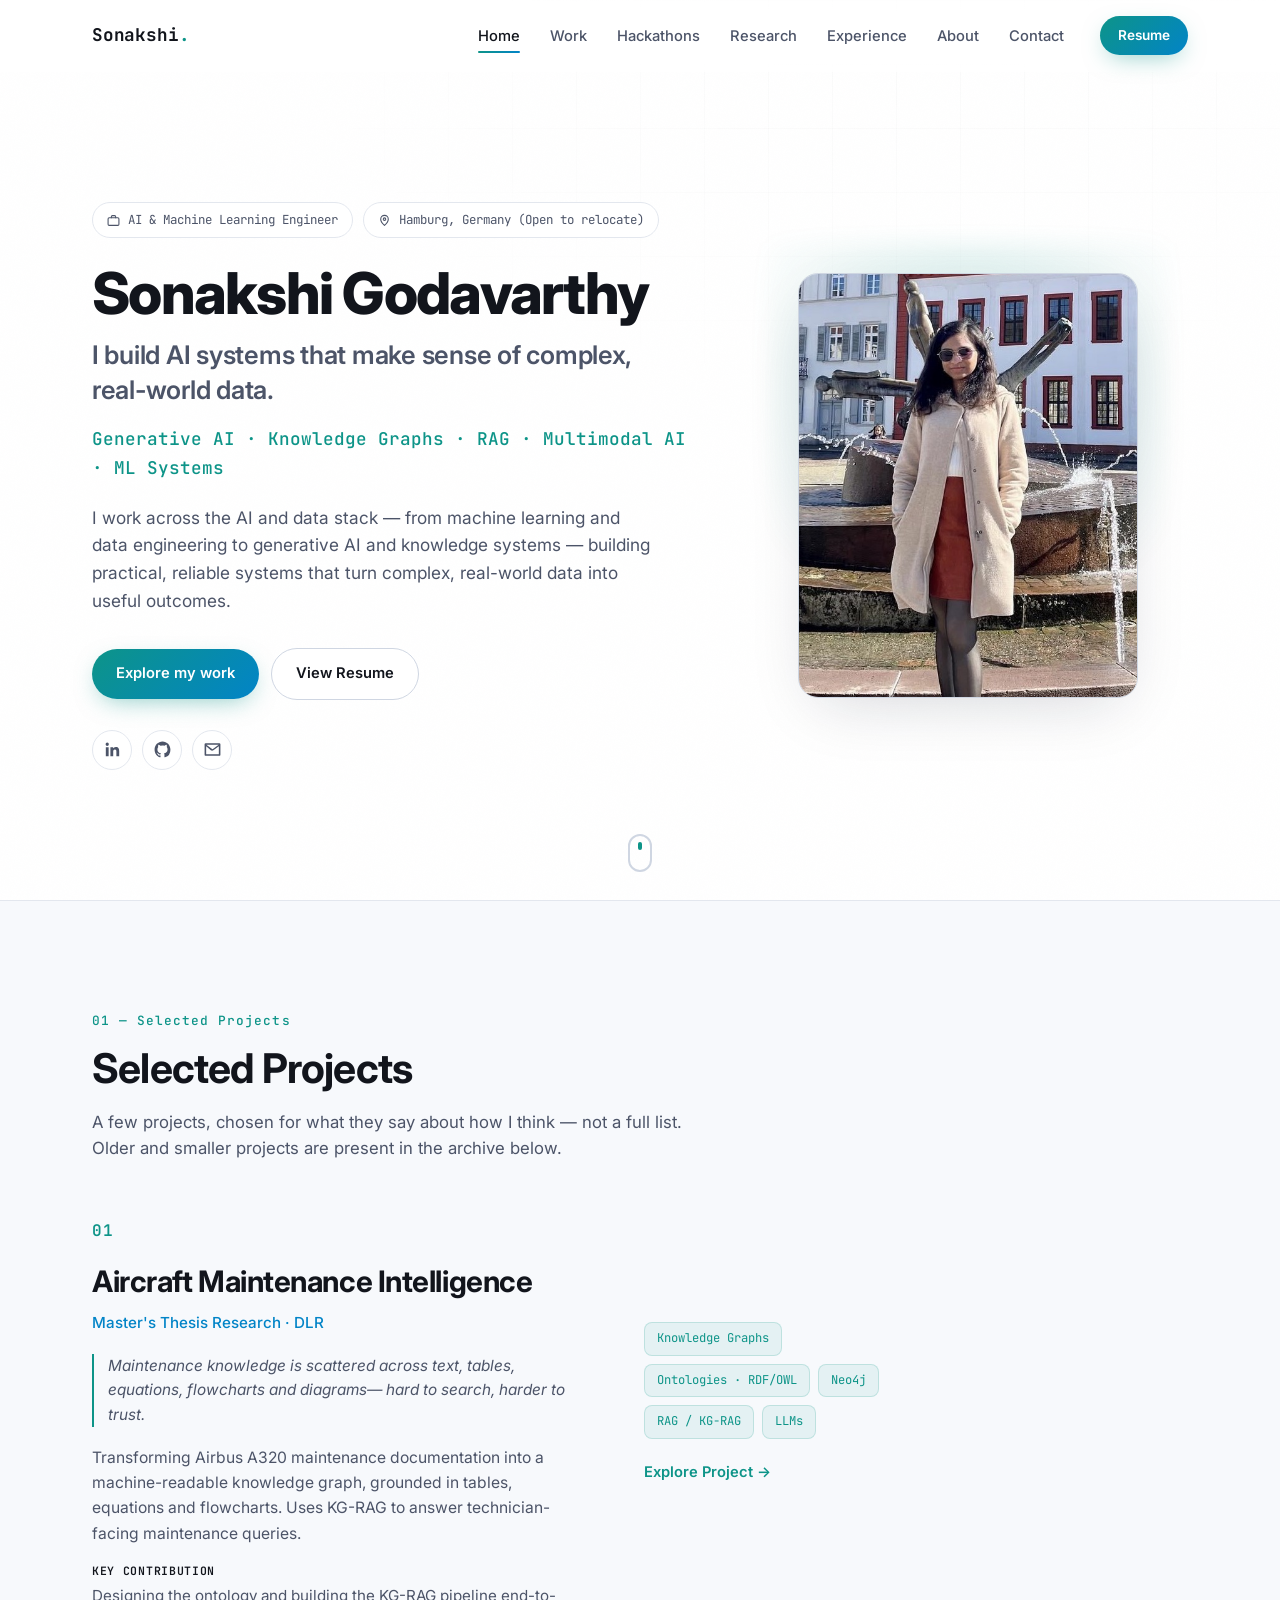
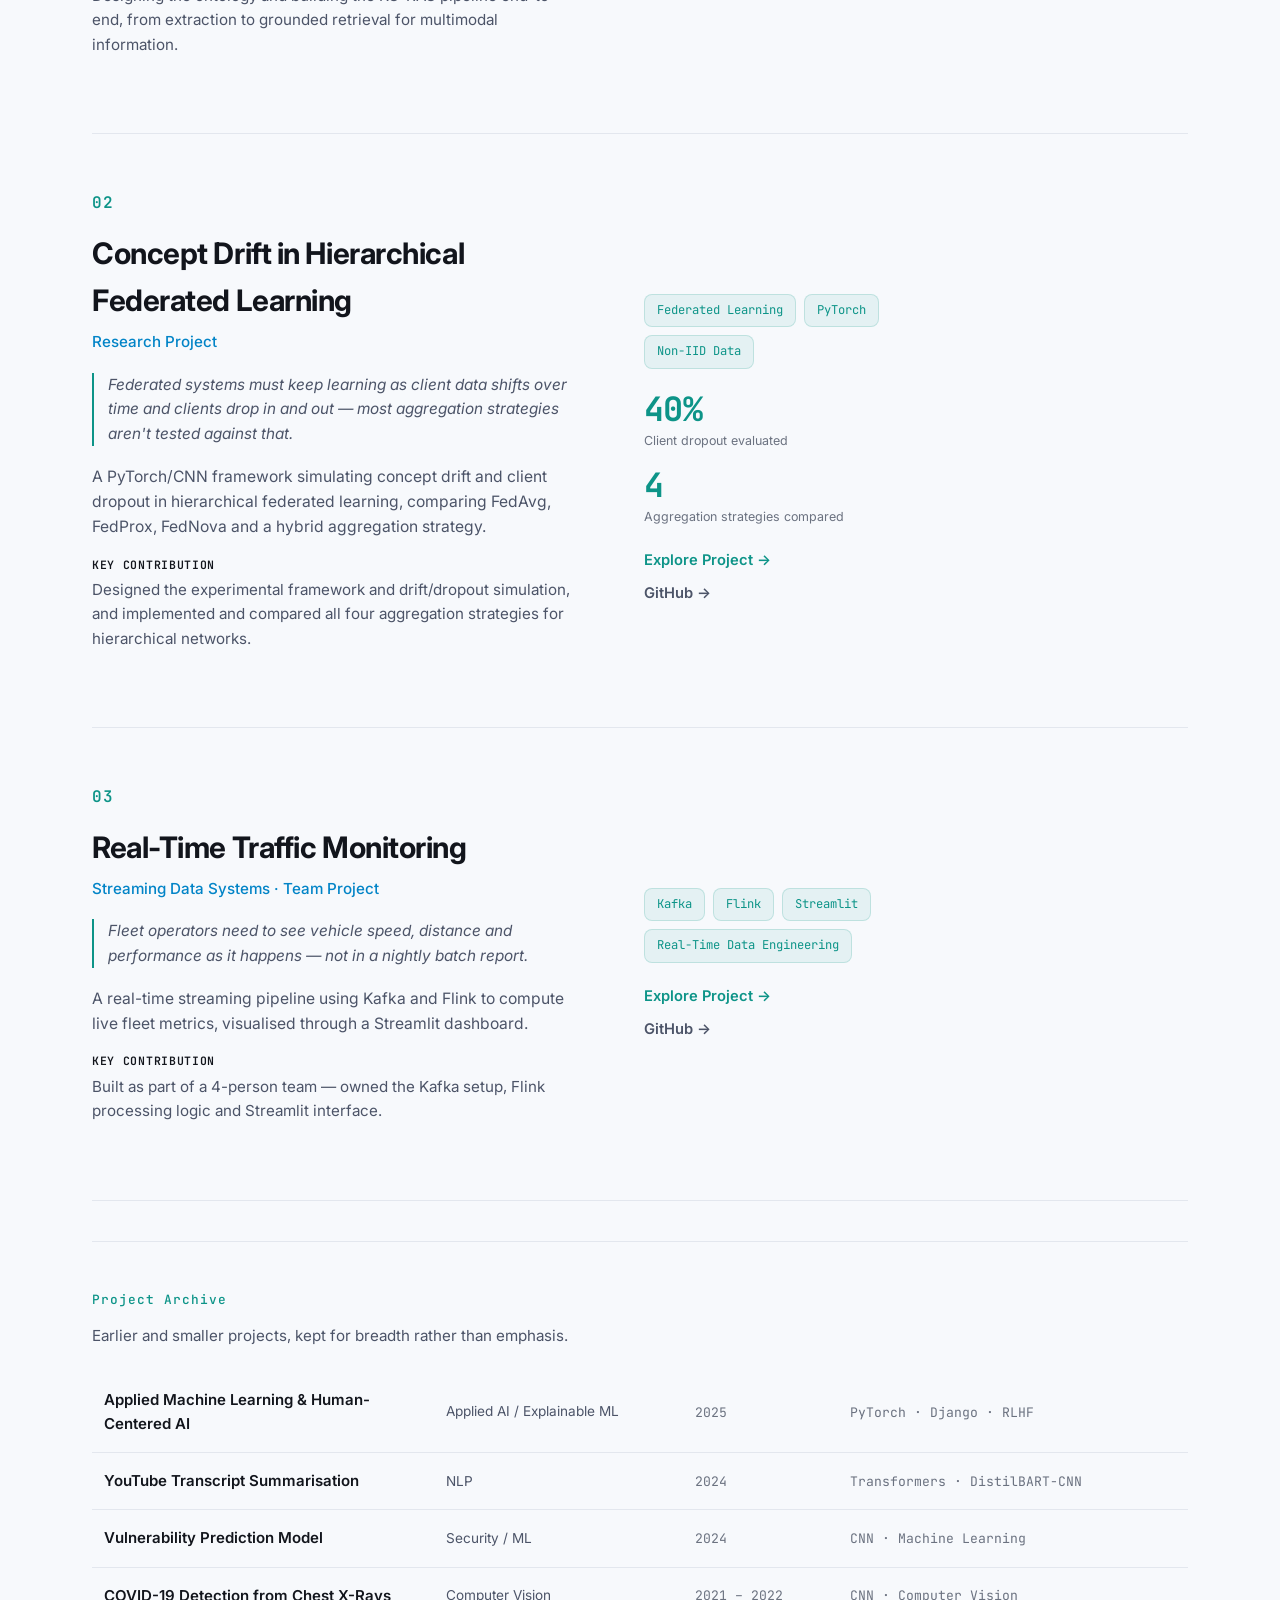
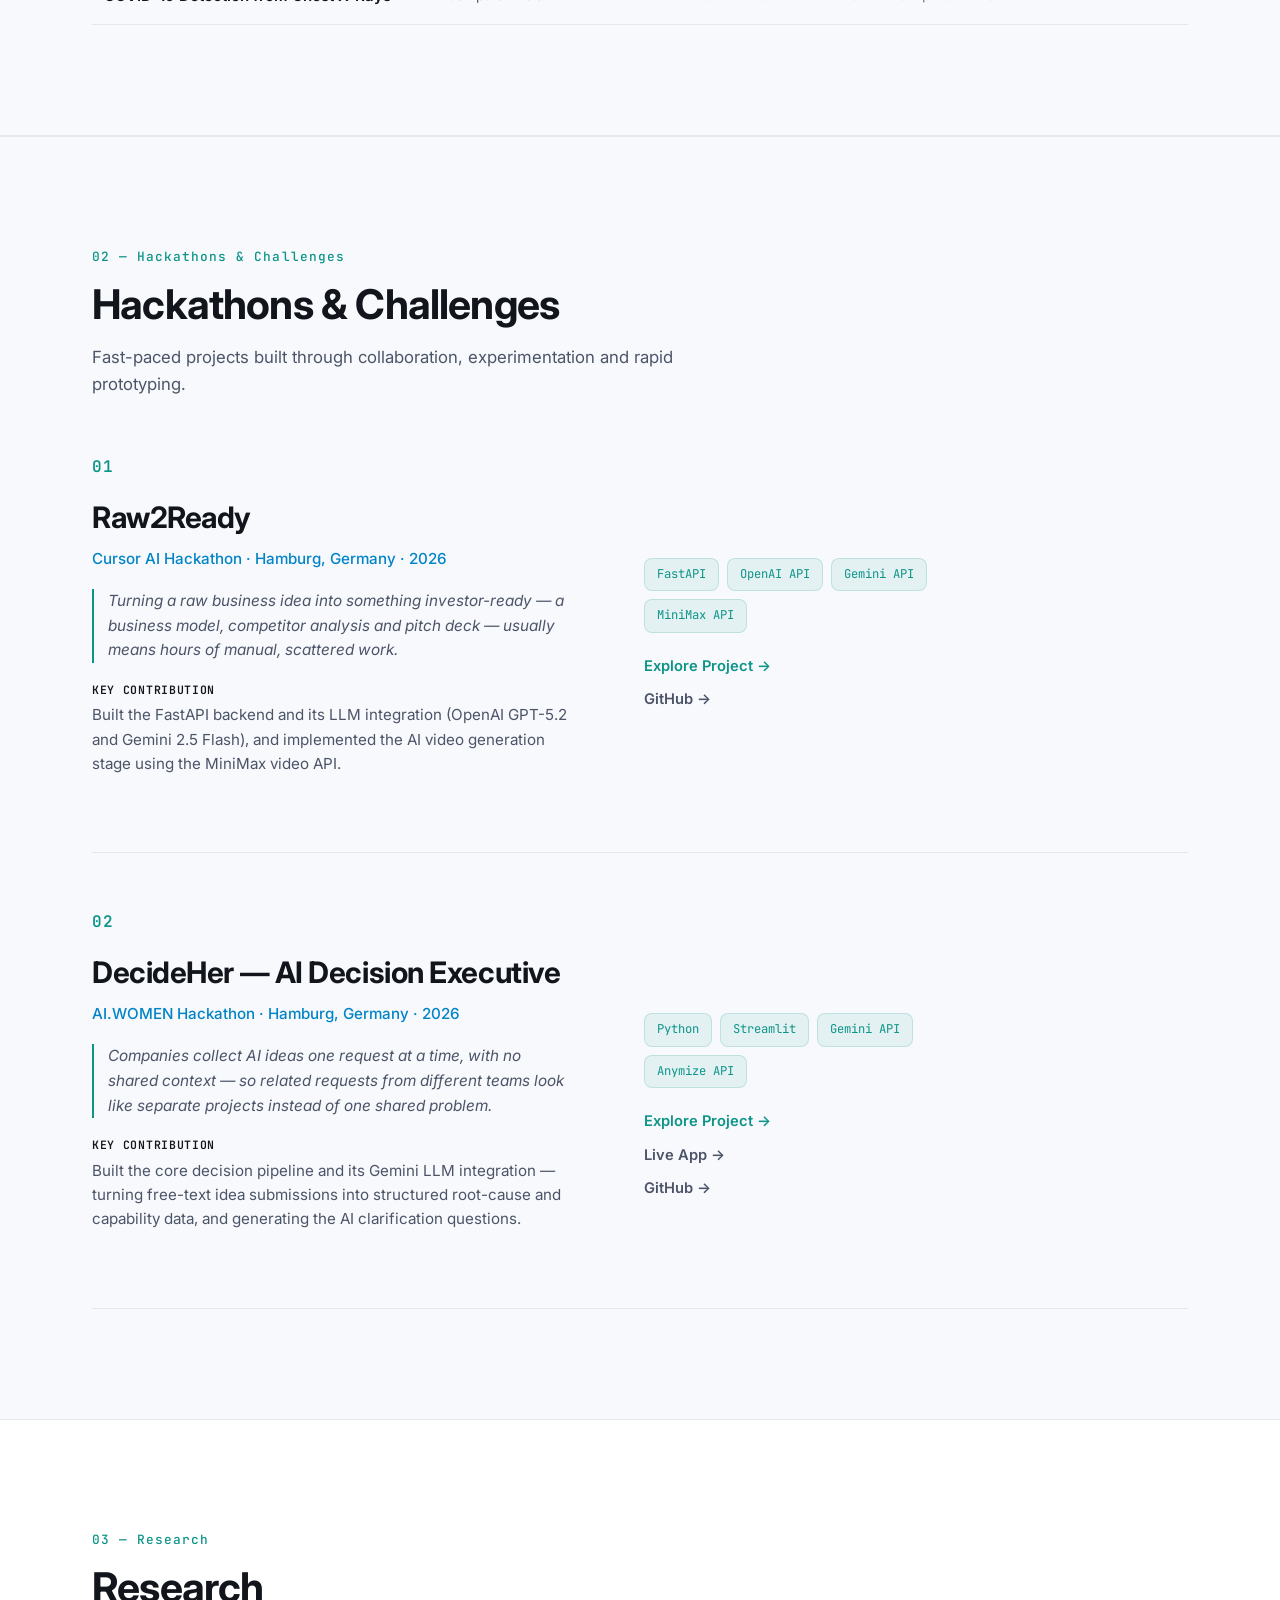
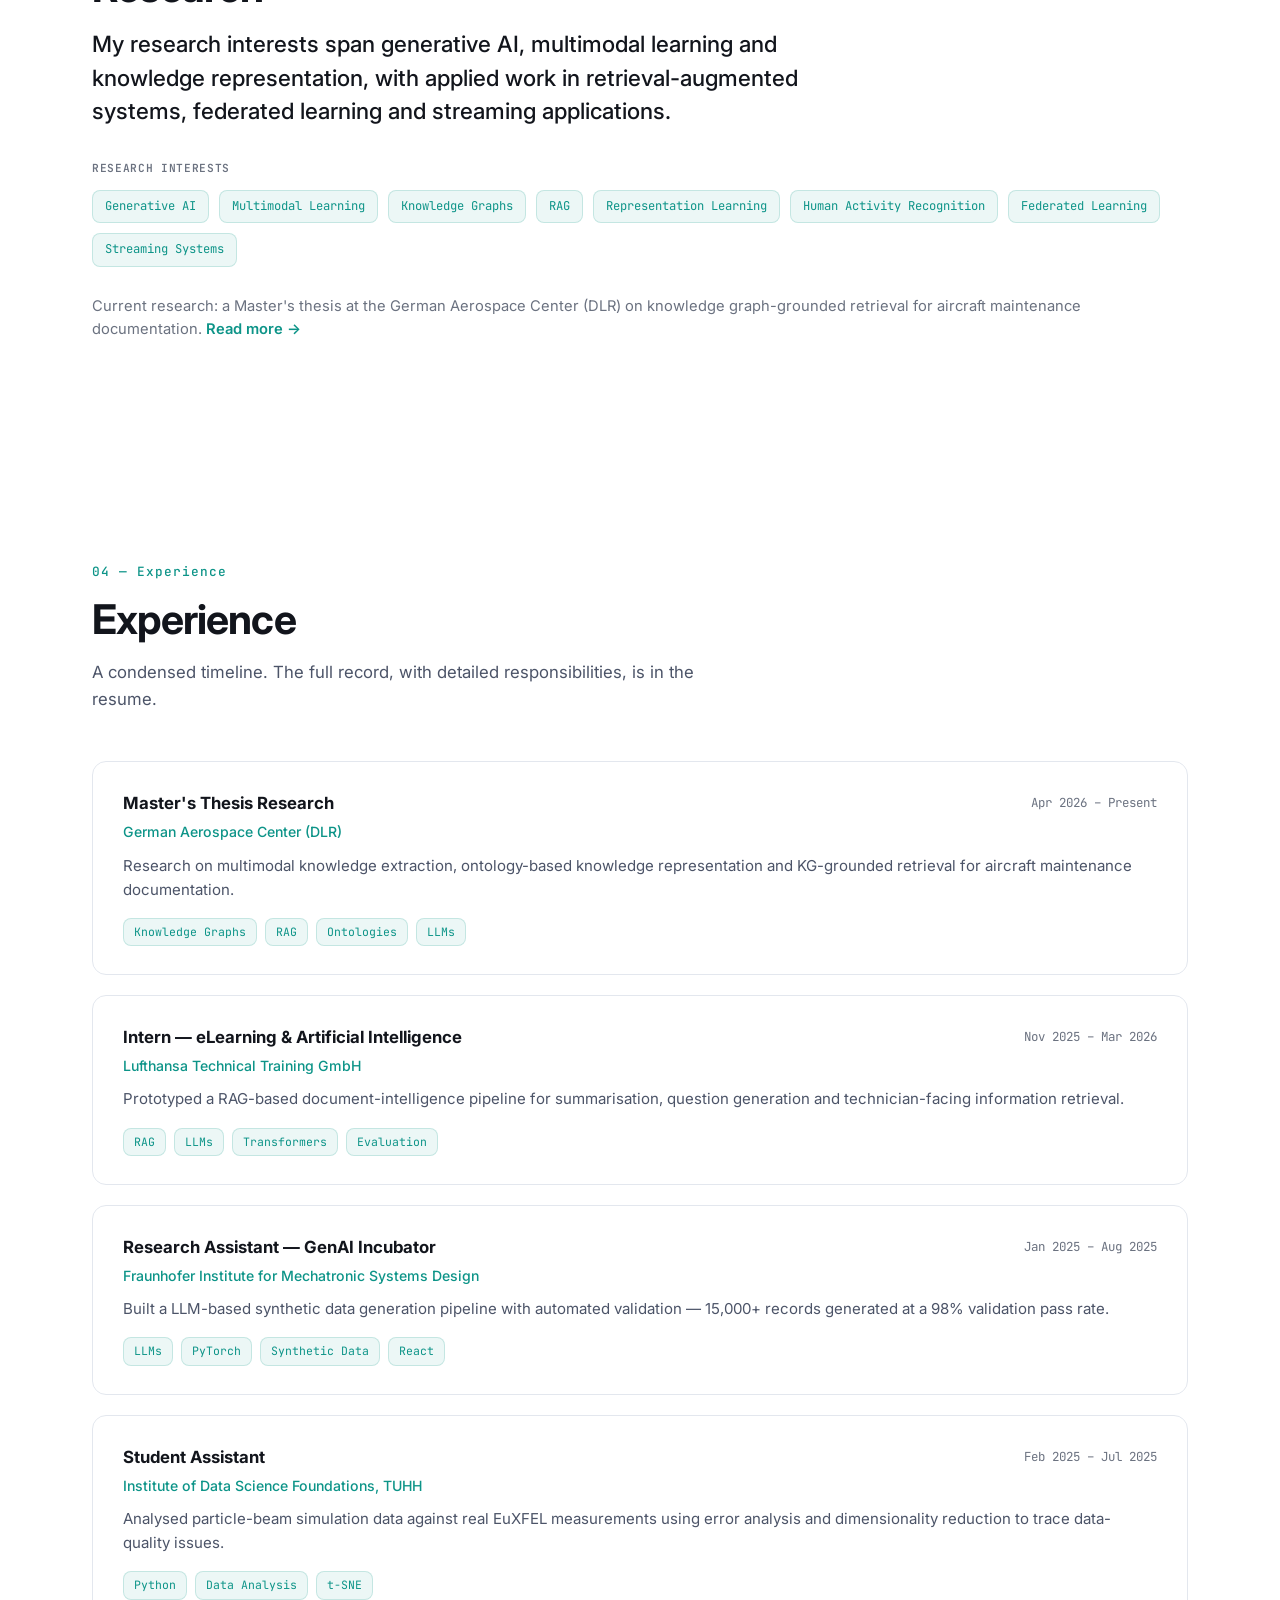
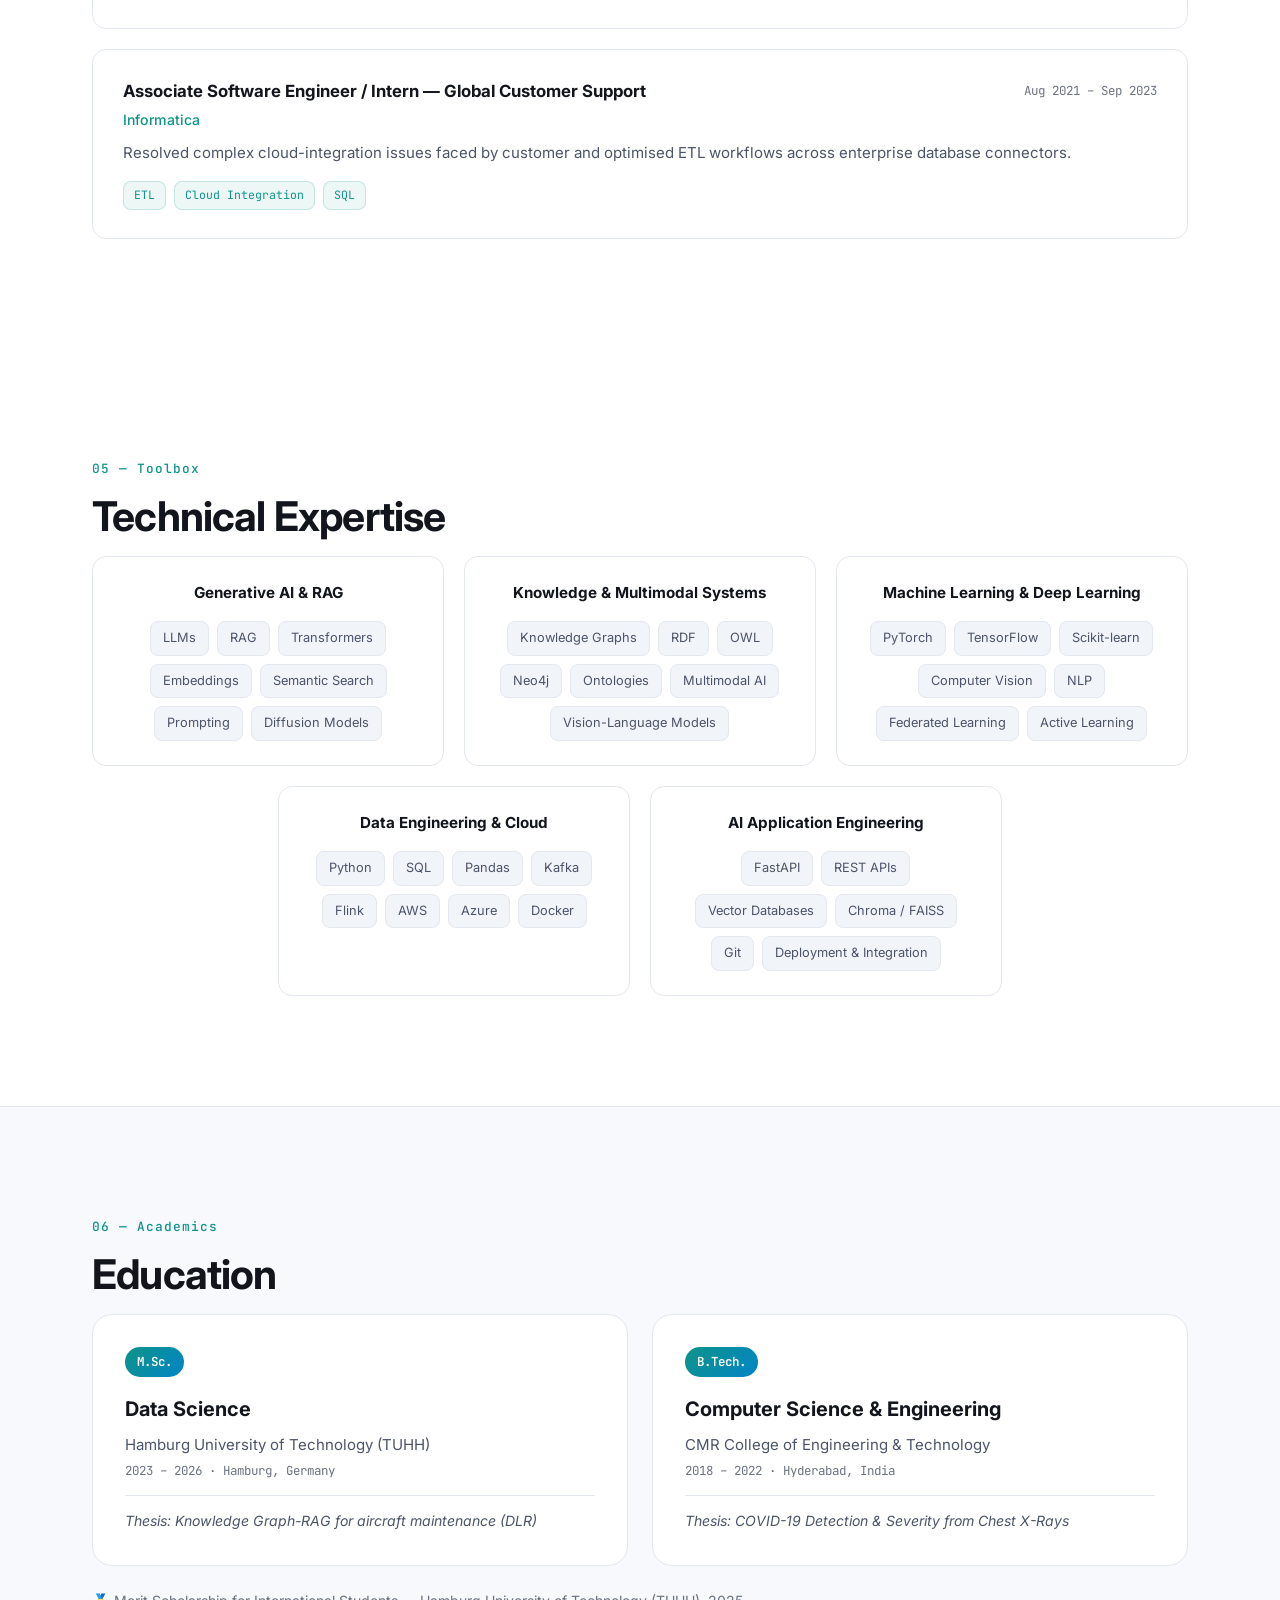
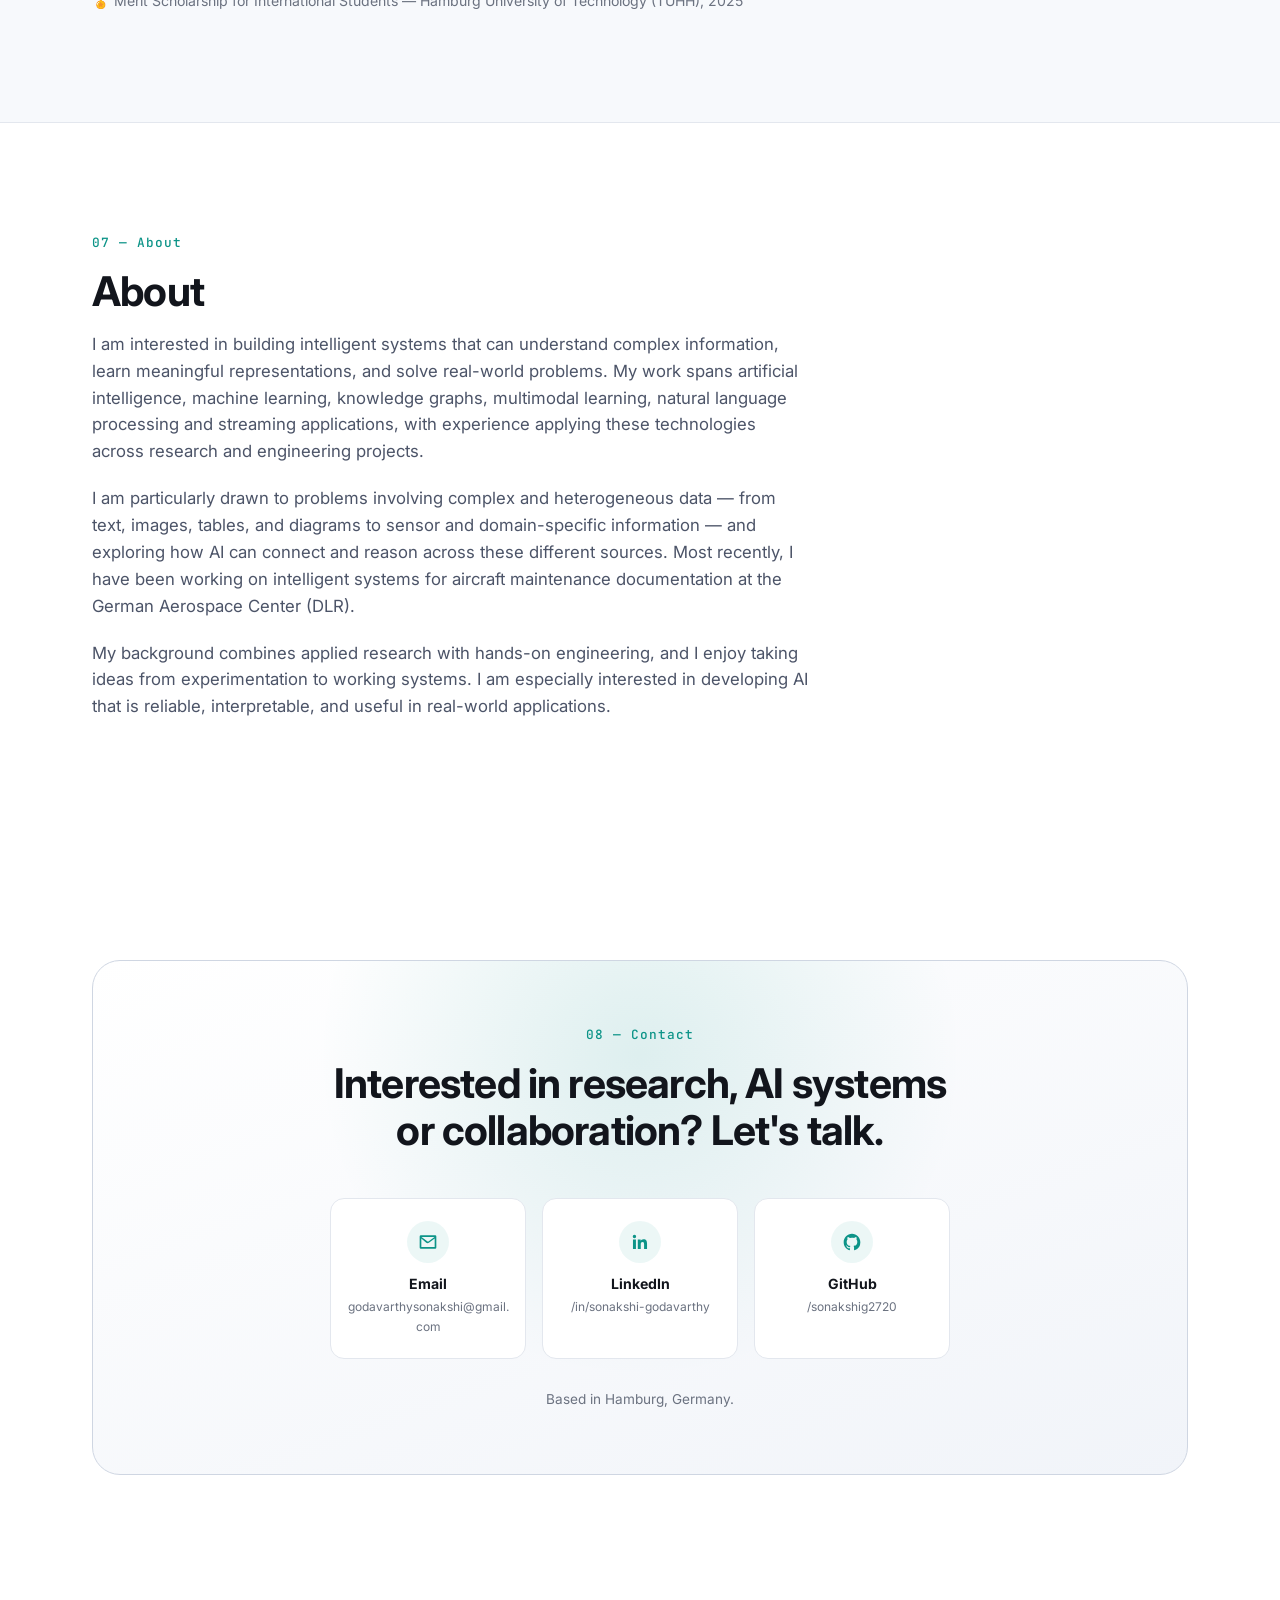
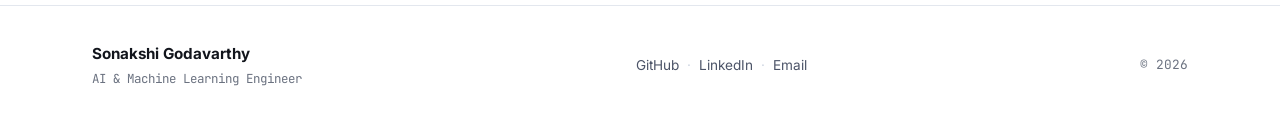
==== commit 1276a538: "Refine Hackathons section for a tighter, recruiter-focused read Renames the section to "Hackathons &" ====
--- a/index.html
+++ b/index.html
@@ -214,9 +214,9 @@
 <!-- ================= HACKATHONS ================= -->
 <section id="hackathons" class="section work-section">
   <div class="container">
-    <p class="section-kicker">02 — Hackathons</p>
-    <h2 class="section-title reveal">Hackathons</h2>
-    <p class="section-sub reveal">Short, high-intensity builds — judged by what ships in 48 hours, not by scope.</p>
+    <p class="section-kicker">02 — Hackathons &amp; Challenges</p>
+    <h2 class="section-title reveal">Hackathons &amp; Challenges</h2>
+    <p class="section-sub reveal">Fast-paced projects built through collaboration, experimentation and rapid prototyping.</p>
 
     <div class="work-list">
 
@@ -225,18 +225,13 @@
         <div class="work-main">
           <span class="work-num">01</span>
           <h3 class="work-title">Raw2Ready</h3>
-          <p class="work-subtitle">Cursor AI Hackathon · Hamburg, Germany · Jan 31 – Feb 1, 2026</p>
-          <p class="work-problem">Turning a rough idea into something pitch-ready for an investor means hours of manual work — digging through a sprawling ChatGPT thread, then separately building a deck and a video.</p>
-          <p class="work-desc">
-            An AI-based business intelligence website that takes a raw idea and generates a business model breakdown,
-            competitor analysis, a timeline, a pitch presentation and a portfolio video — built end-to-end in Cursor
-            over a 48-hour hackathon with a 4-person team.
-          </p>
+          <p class="work-subtitle">Cursor AI Hackathon · Hamburg, Germany · 2026</p>
+          <p class="work-problem">Turning a raw business idea into something investor-ready — a business model, competitor analysis and pitch deck — usually means hours of manual, scattered work.</p>
           <p class="work-contribution"><span>Key contribution</span> Built the FastAPI backend and its LLM integration (OpenAI GPT-5.2 and Gemini 2.5 Flash), and implemented the AI video generation stage using the MiniMax video API.</p>
         </div>
         <div class="work-side">
           <div class="work-tags">
-            <span>Cursor AI</span><span>FastAPI</span><span>React</span><span>OpenAI API</span><span>Gemini API</span><span>MiniMax API</span>
+            <span>FastAPI</span><span>OpenAI API</span><span>Gemini API</span><span>MiniMax API</span>
           </div>
           <div class="work-links">
             <a href="projects/raw2ready.html" class="work-link">Explore Project →</a>
@@ -250,18 +245,13 @@
         <div class="work-main">
           <span class="work-num">02</span>
           <h3 class="work-title">DecideHer — AI Decision Executive</h3>
-          <p class="work-subtitle">AI.WOMEN Hackathon 2026 · AI.Hamburg · Hamburg, Germany · Sep 12–13, 2026</p>
-          <p class="work-problem">Companies collect AI ideas one request at a time, with no shared context — so three teams asking for an "AI customer agent," an "AI customer-data assistant" and "AI history search" can look like three projects when they're really one fragmented problem.</p>
-          <p class="work-desc">
-            A decision-support tool that reads AI and improvement ideas together, clusters them against company context,
-            and runs weak evidence through a deterministic gate instead of letting AI auto-score and greenlight requests —
-            built with a 5-person, all-women team in 48 hours.
-          </p>
+          <p class="work-subtitle">AI.WOMEN Hackathon · Hamburg, Germany · 2026</p>
+          <p class="work-problem">Companies collect AI ideas one request at a time, with no shared context — so related requests from different teams look like separate projects instead of one shared problem.</p>
           <p class="work-contribution"><span>Key contribution</span> Built the core decision pipeline and its Gemini LLM integration — turning free-text idea submissions into structured root-cause and capability data, and generating the AI clarification questions.</p>
         </div>
         <div class="work-side">
           <div class="work-tags">
-            <span>Python</span><span>Streamlit</span><span>React</span><span>Gemini API</span><span>Anymize API</span>
+            <span>Python</span><span>Streamlit</span><span>Gemini API</span><span>Anymize API</span>
           </div>
           <div class="work-links">
             <a href="projects/decideher.html" class="work-link">Explore Project →</a>
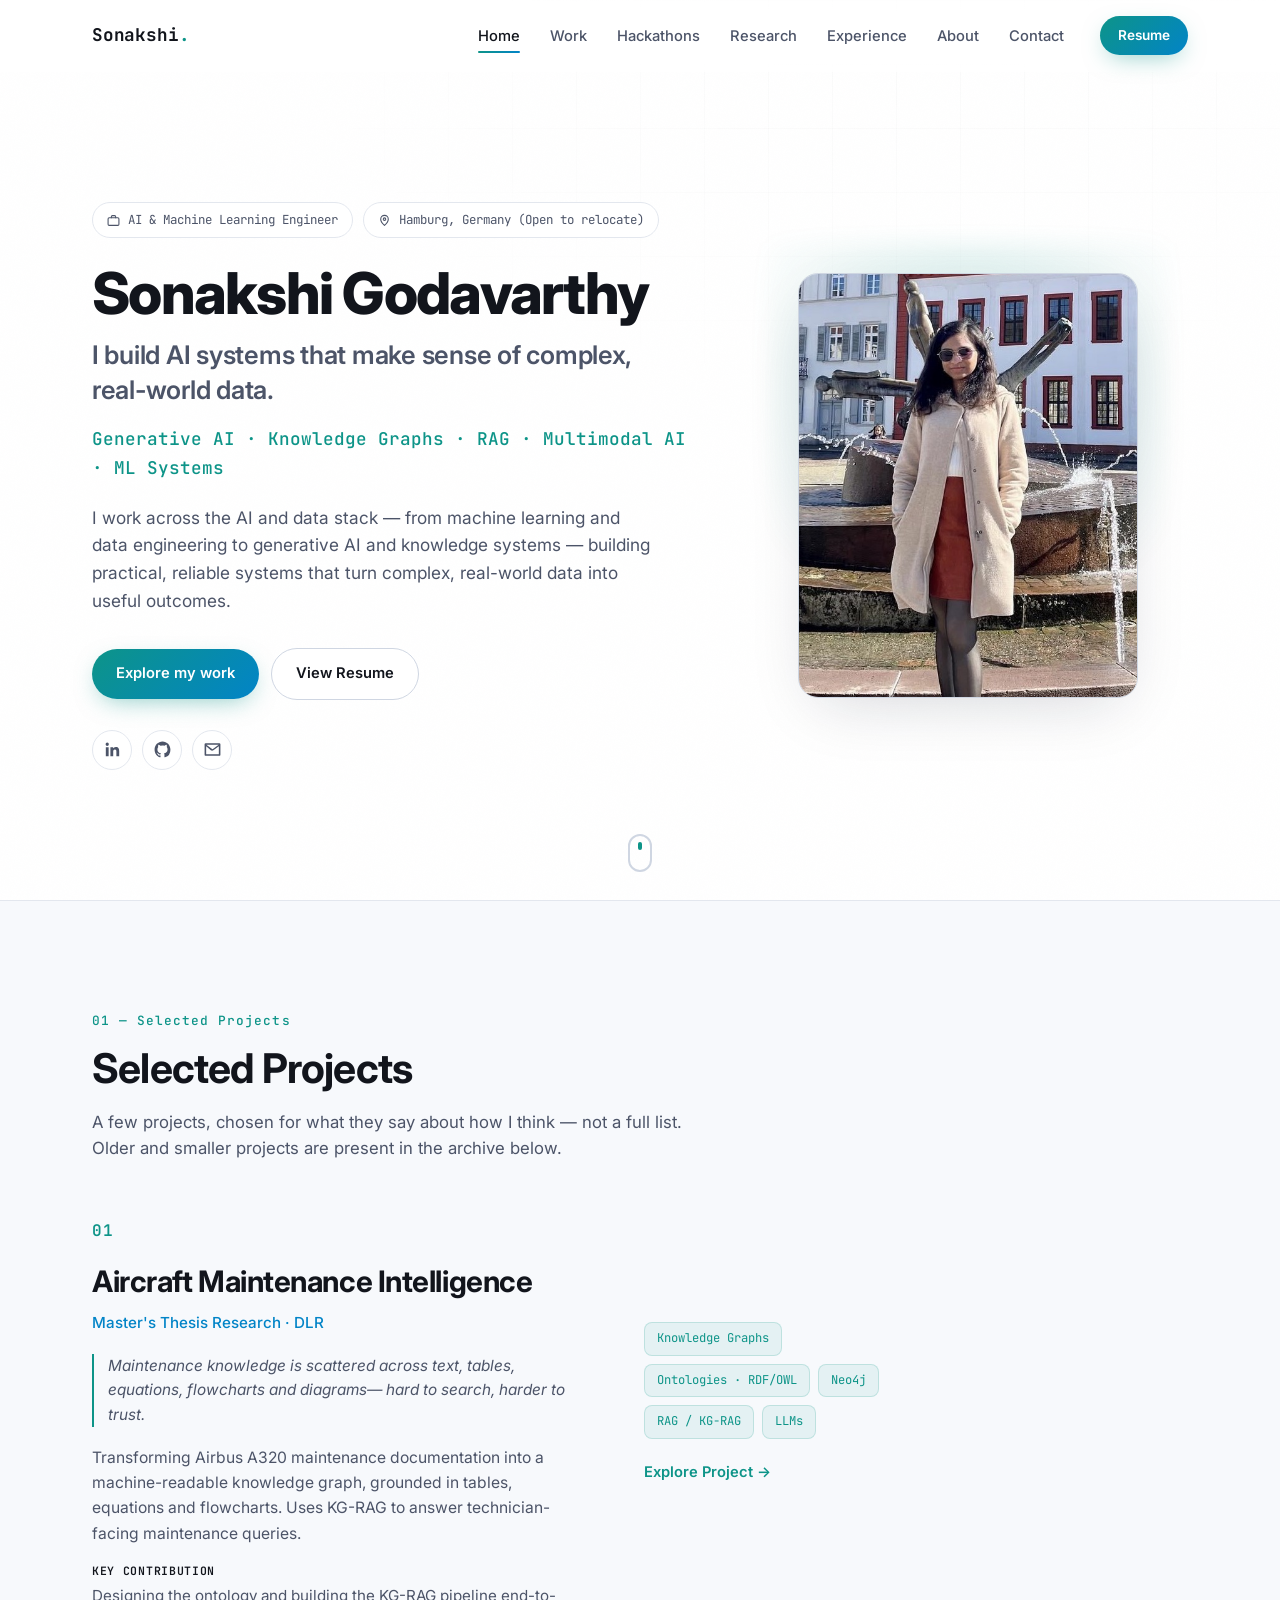
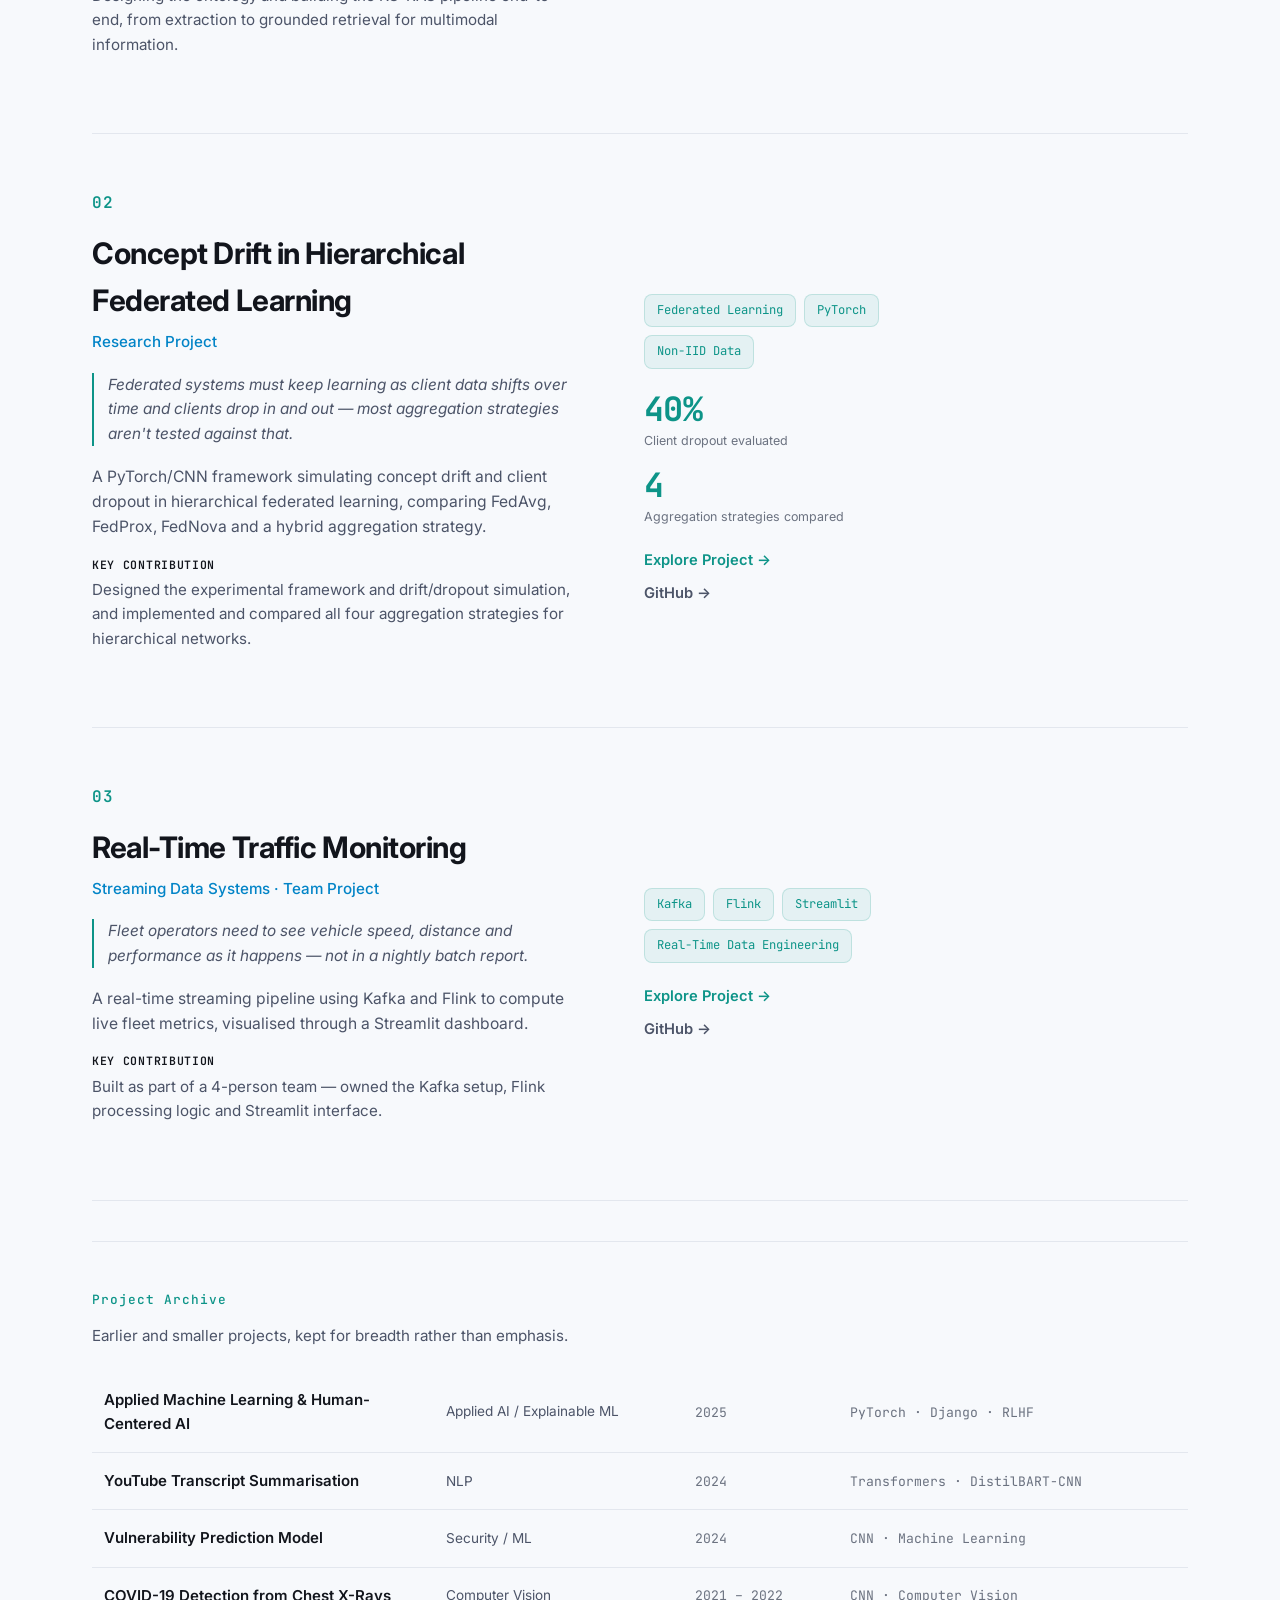
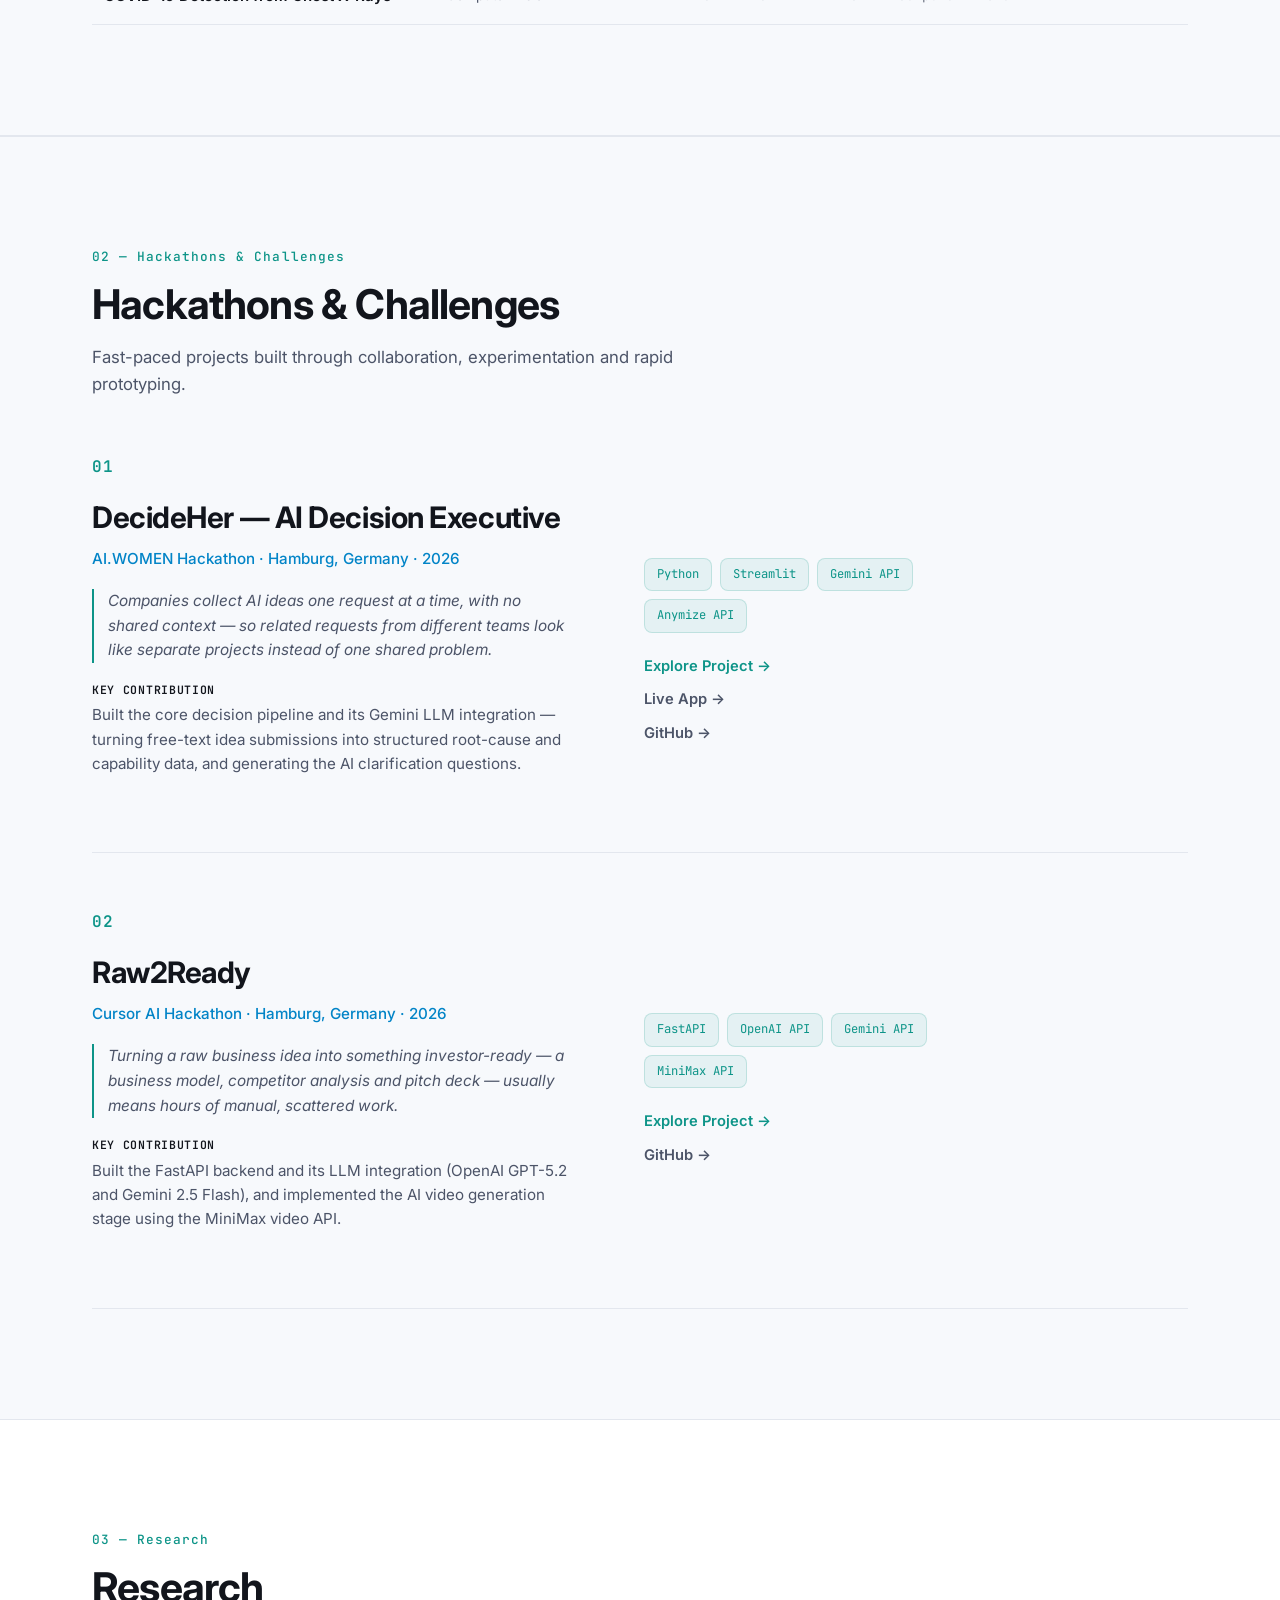
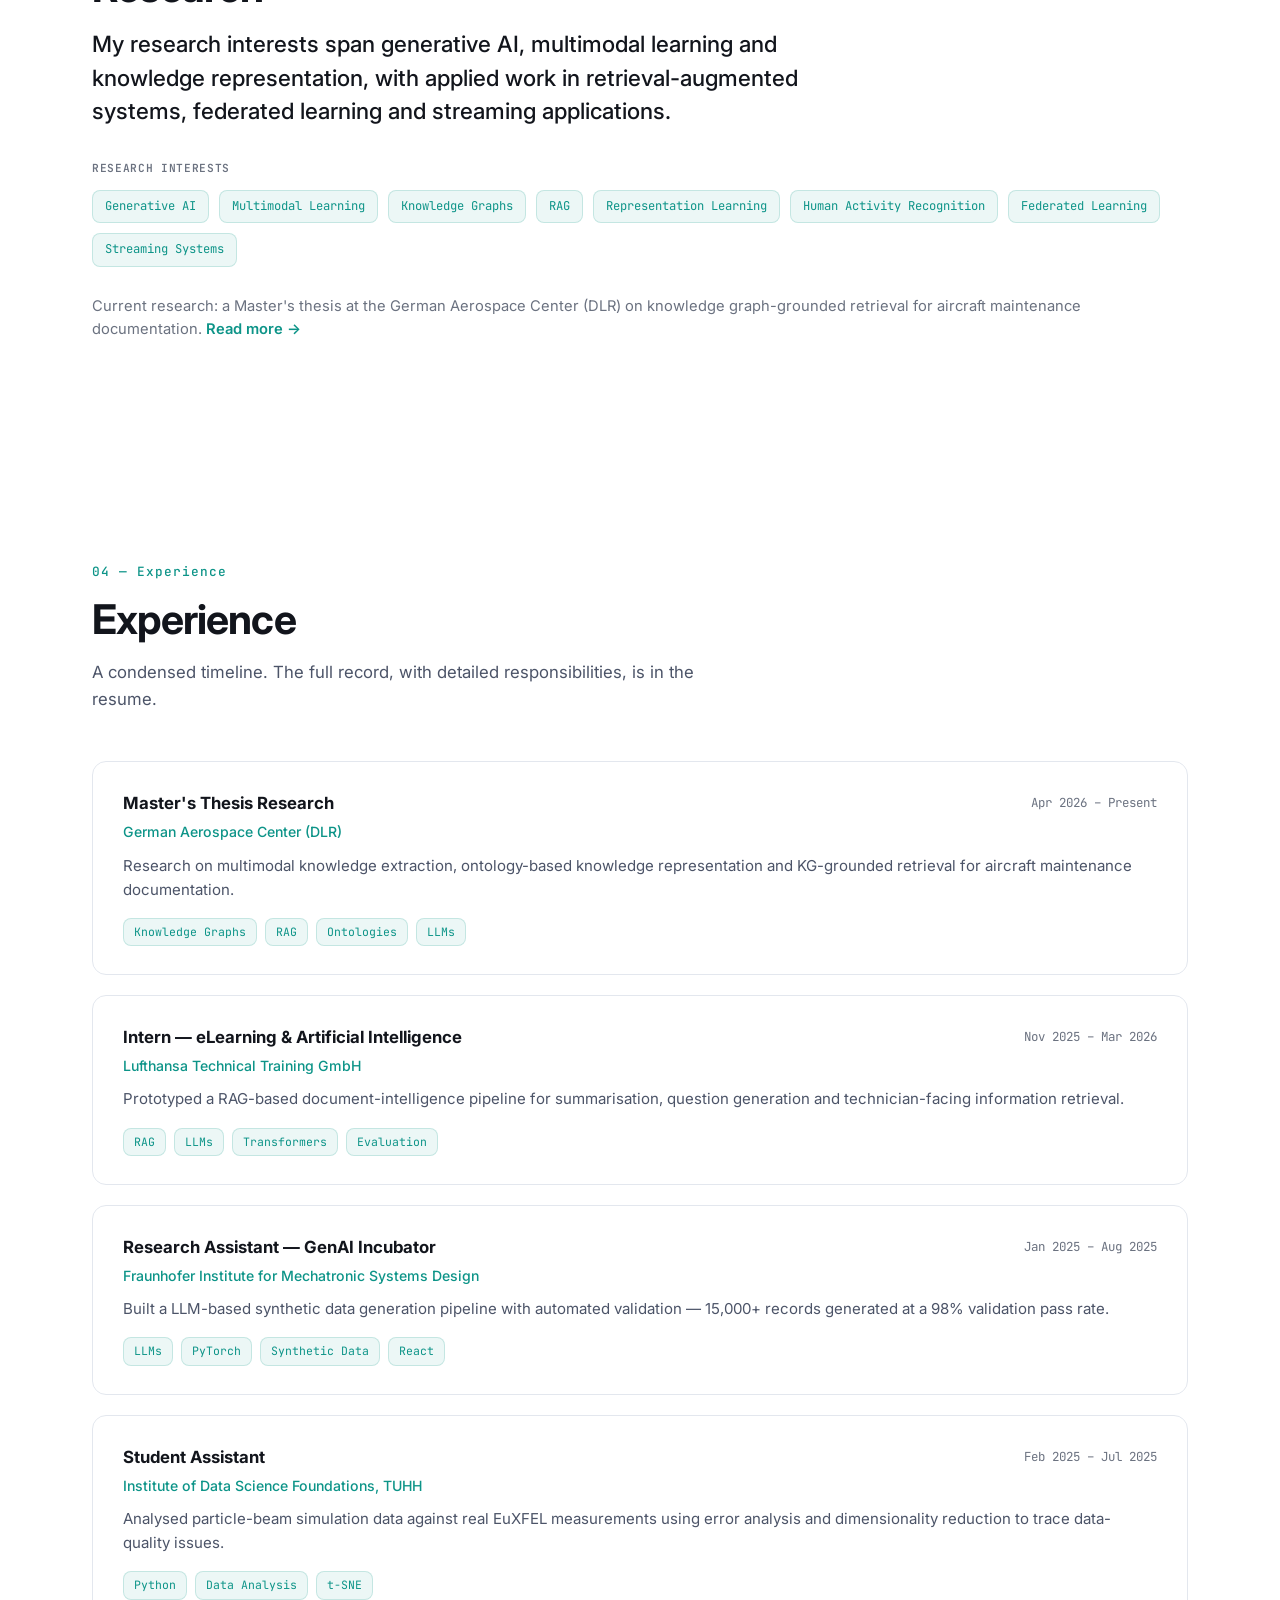
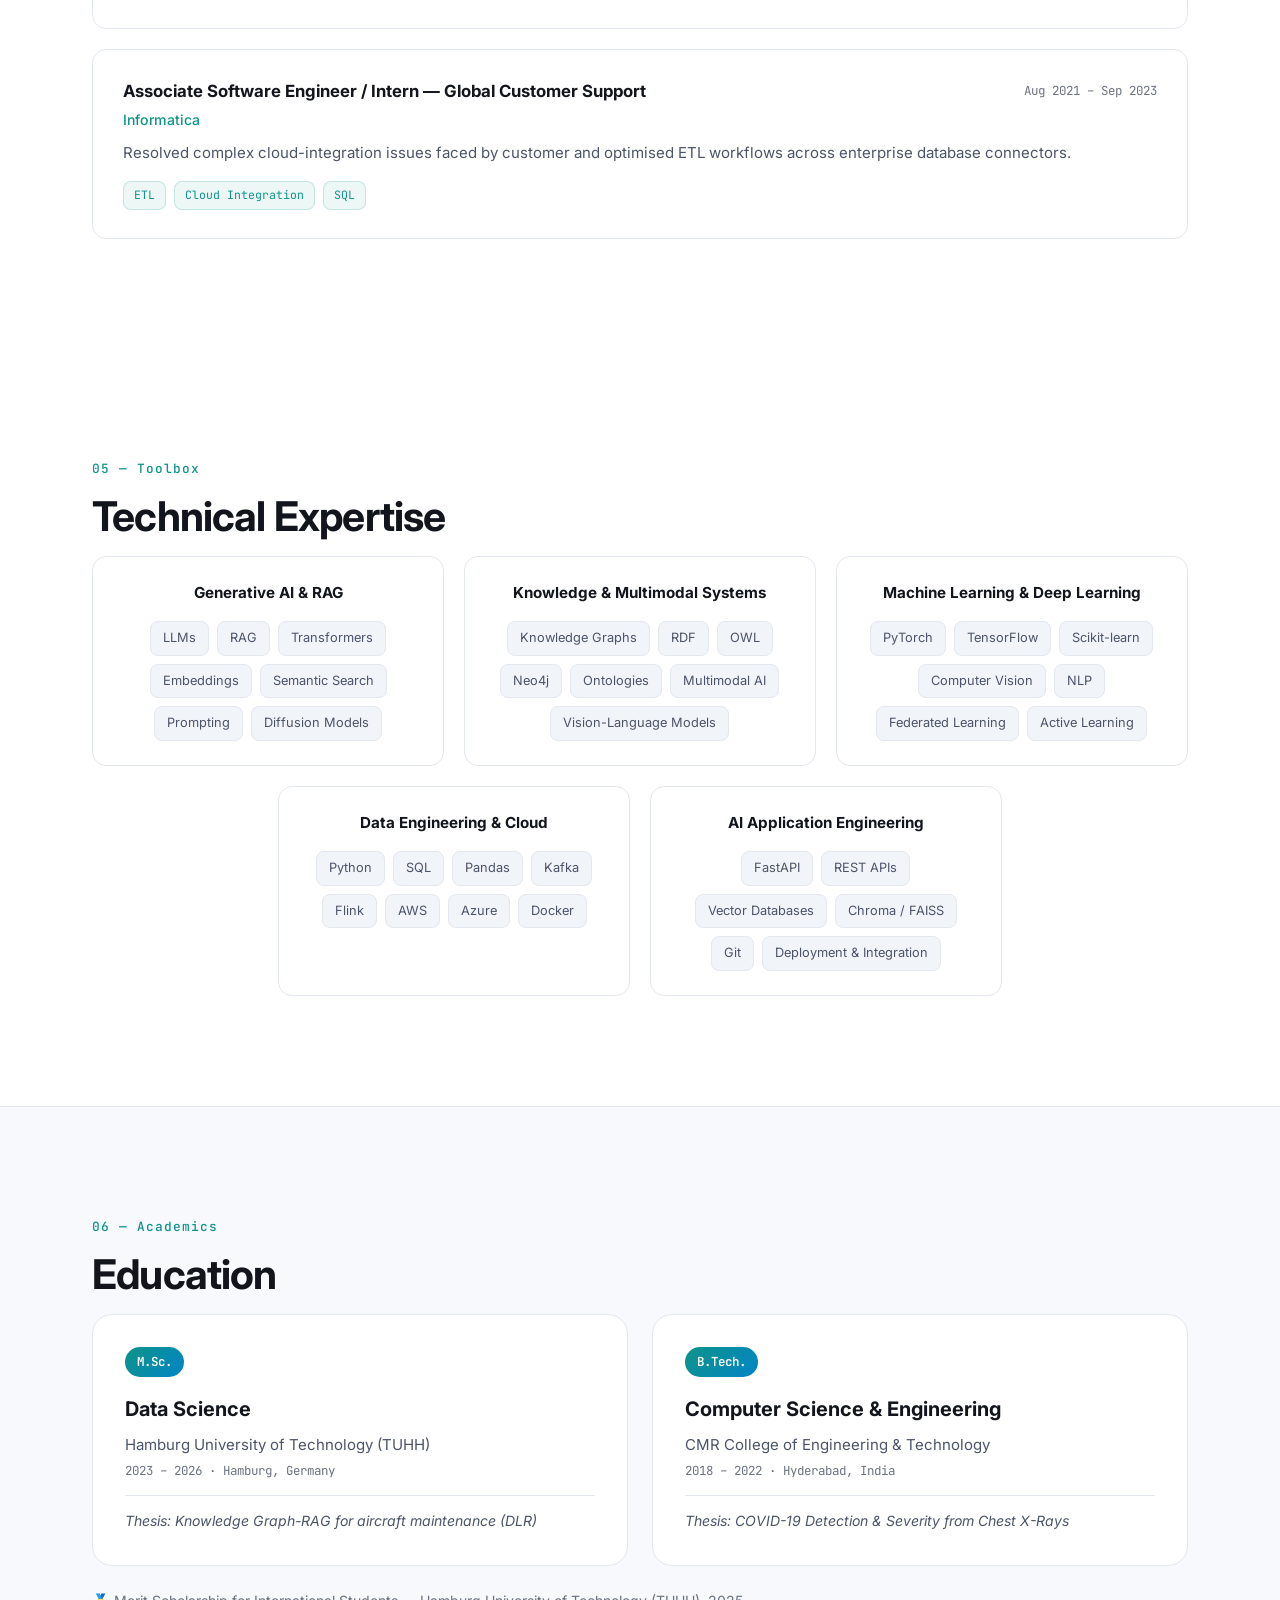
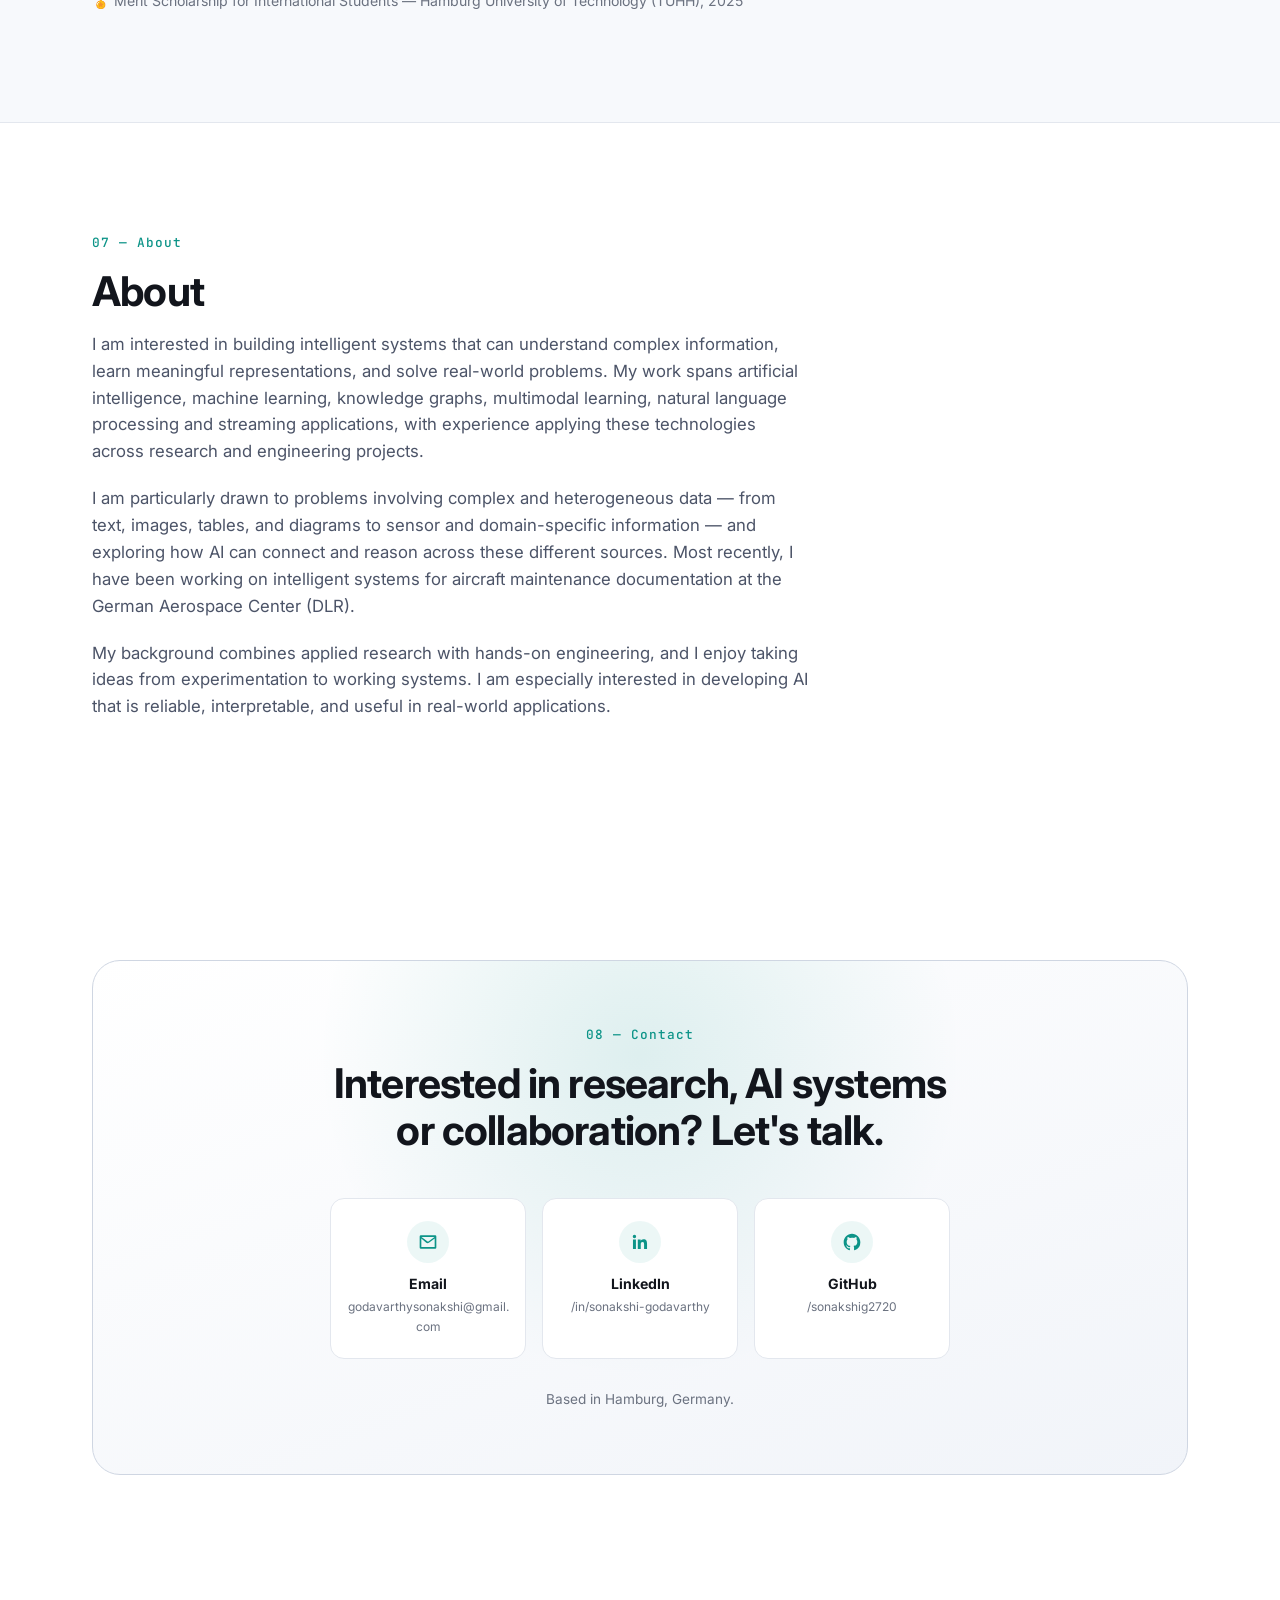
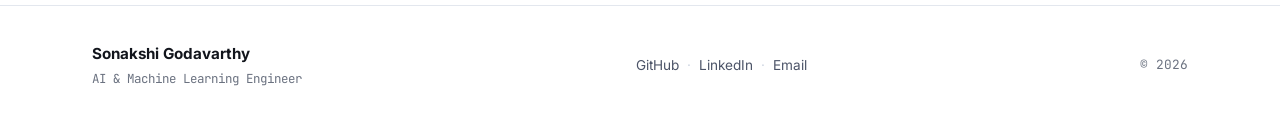
==== commit f759d25f: "Reorder Hackathons section: DecideHer before Raw2Ready Swaps card order and ordinal numbering (01/02" ====
--- a/index.html
+++ b/index.html
@@ -220,10 +220,31 @@
 
     <div class="work-list">
 
-      <!-- HACKATHON 01 — Raw2Ready -->
+      <!-- HACKATHON 01 — DecideHer -->
       <article class="work-card reveal">
         <div class="work-main">
           <span class="work-num">01</span>
+          <h3 class="work-title">DecideHer — AI Decision Executive</h3>
+          <p class="work-subtitle">AI.WOMEN Hackathon · Hamburg, Germany · 2026</p>
+          <p class="work-problem">Companies collect AI ideas one request at a time, with no shared context — so related requests from different teams look like separate projects instead of one shared problem.</p>
+          <p class="work-contribution"><span>Key contribution</span> Built the core decision pipeline and its Gemini LLM integration — turning free-text idea submissions into structured root-cause and capability data, and generating the AI clarification questions.</p>
+        </div>
+        <div class="work-side">
+          <div class="work-tags">
+            <span>Python</span><span>Streamlit</span><span>Gemini API</span><span>Anymize API</span>
+          </div>
+          <div class="work-links">
+            <a href="projects/decideher.html" class="work-link">Explore Project →</a>
+            <a href="https://decideher-ai-women.streamlit.app" target="_blank" rel="noopener" class="work-link work-link-secondary">Live App →</a>
+            <a href="https://github.com/sonakshig2720/DecideHer" target="_blank" rel="noopener" class="work-link work-link-secondary">GitHub →</a>
+          </div>
+        </div>
+      </article>
+
+      <!-- HACKATHON 02 — Raw2Ready -->
+      <article class="work-card reveal">
+        <div class="work-main">
+          <span class="work-num">02</span>
           <h3 class="work-title">Raw2Ready</h3>
           <p class="work-subtitle">Cursor AI Hackathon · Hamburg, Germany · 2026</p>
           <p class="work-problem">Turning a raw business idea into something investor-ready — a business model, competitor analysis and pitch deck — usually means hours of manual, scattered work.</p>
@@ -236,27 +257,6 @@
           <div class="work-links">
             <a href="projects/raw2ready.html" class="work-link">Explore Project →</a>
             <a href="https://github.com/rishitank1805/cursor-ai-hackathon-raw2ready" target="_blank" rel="noopener" class="work-link work-link-secondary">GitHub →</a>
-          </div>
-        </div>
-      </article>
-
-      <!-- HACKATHON 02 — DecideHer -->
-      <article class="work-card reveal">
-        <div class="work-main">
-          <span class="work-num">02</span>
-          <h3 class="work-title">DecideHer — AI Decision Executive</h3>
-          <p class="work-subtitle">AI.WOMEN Hackathon · Hamburg, Germany · 2026</p>
-          <p class="work-problem">Companies collect AI ideas one request at a time, with no shared context — so related requests from different teams look like separate projects instead of one shared problem.</p>
-          <p class="work-contribution"><span>Key contribution</span> Built the core decision pipeline and its Gemini LLM integration — turning free-text idea submissions into structured root-cause and capability data, and generating the AI clarification questions.</p>
-        </div>
-        <div class="work-side">
-          <div class="work-tags">
-            <span>Python</span><span>Streamlit</span><span>Gemini API</span><span>Anymize API</span>
-          </div>
-          <div class="work-links">
-            <a href="projects/decideher.html" class="work-link">Explore Project →</a>
-            <a href="https://decideher-ai-women.streamlit.app" target="_blank" rel="noopener" class="work-link work-link-secondary">Live App →</a>
-            <a href="https://github.com/sonakshig2720/DecideHer" target="_blank" rel="noopener" class="work-link work-link-secondary">GitHub →</a>
           </div>
         </div>
       </article>
